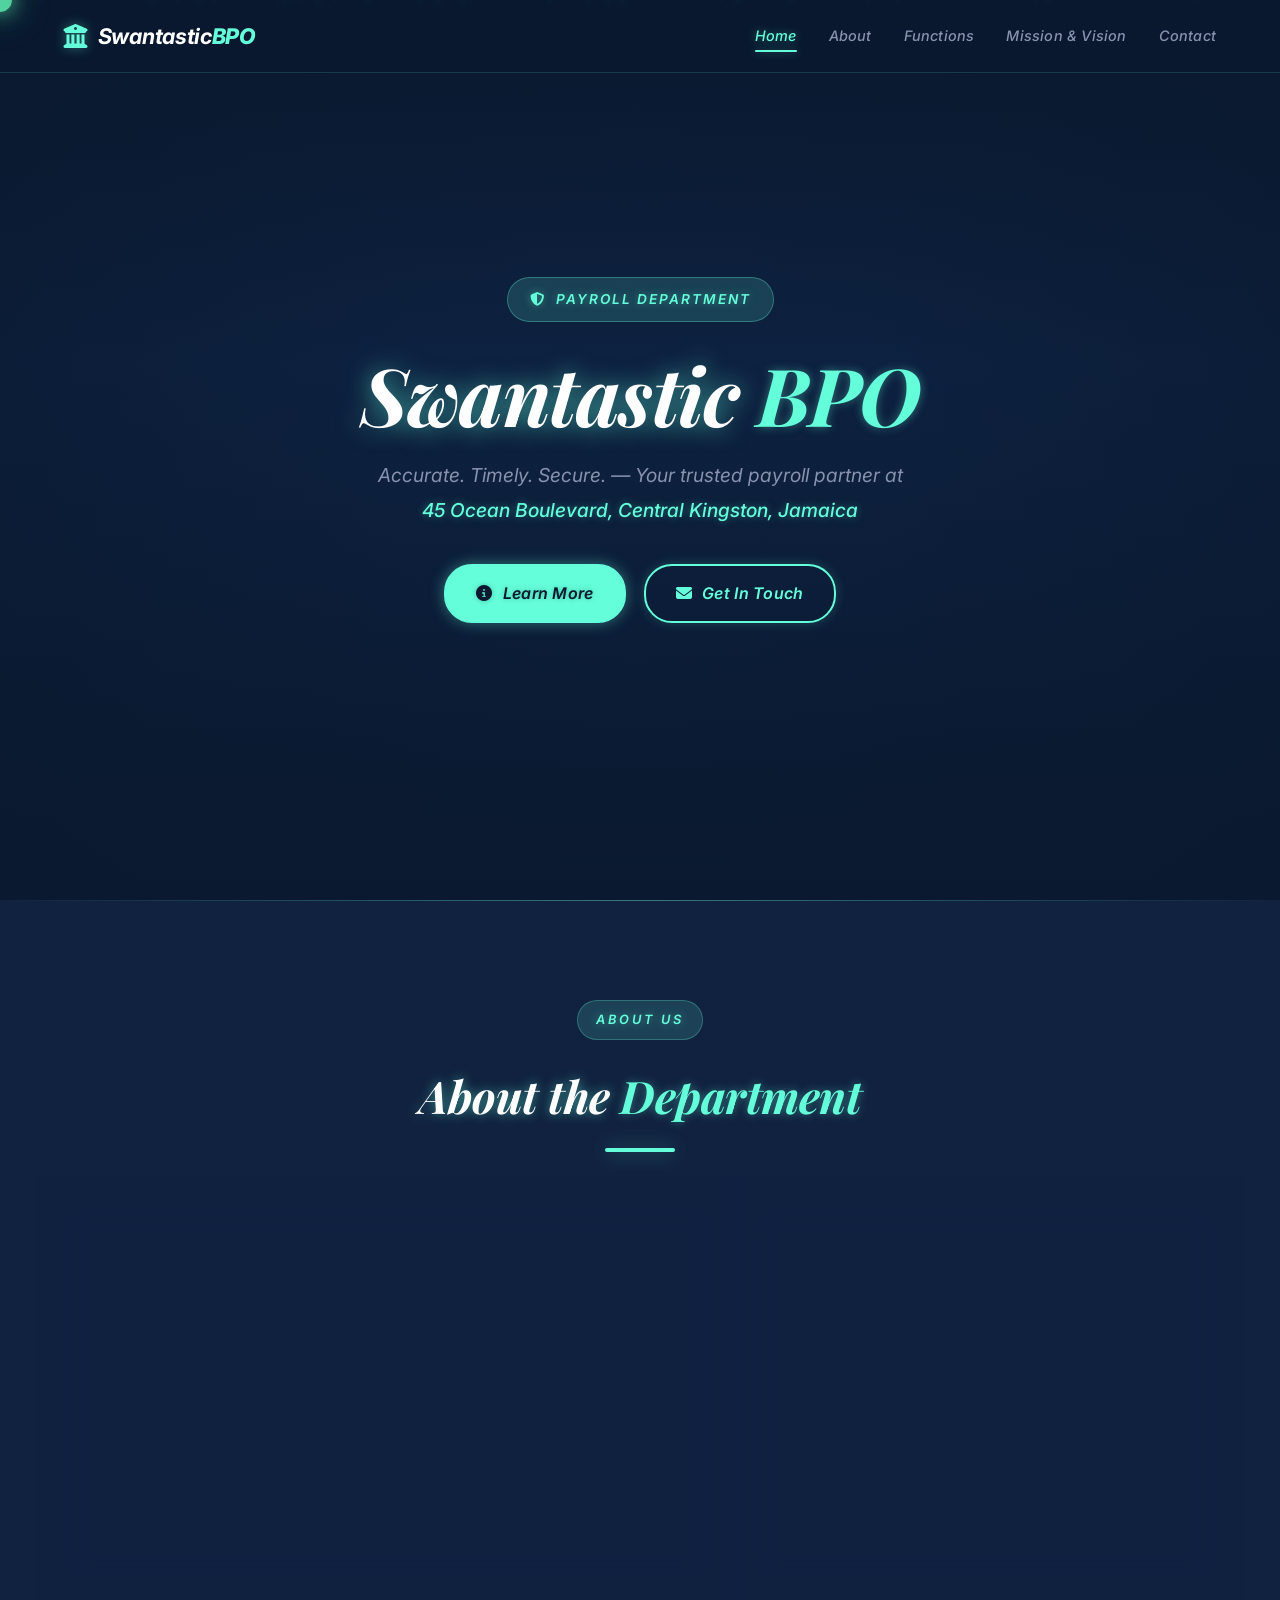
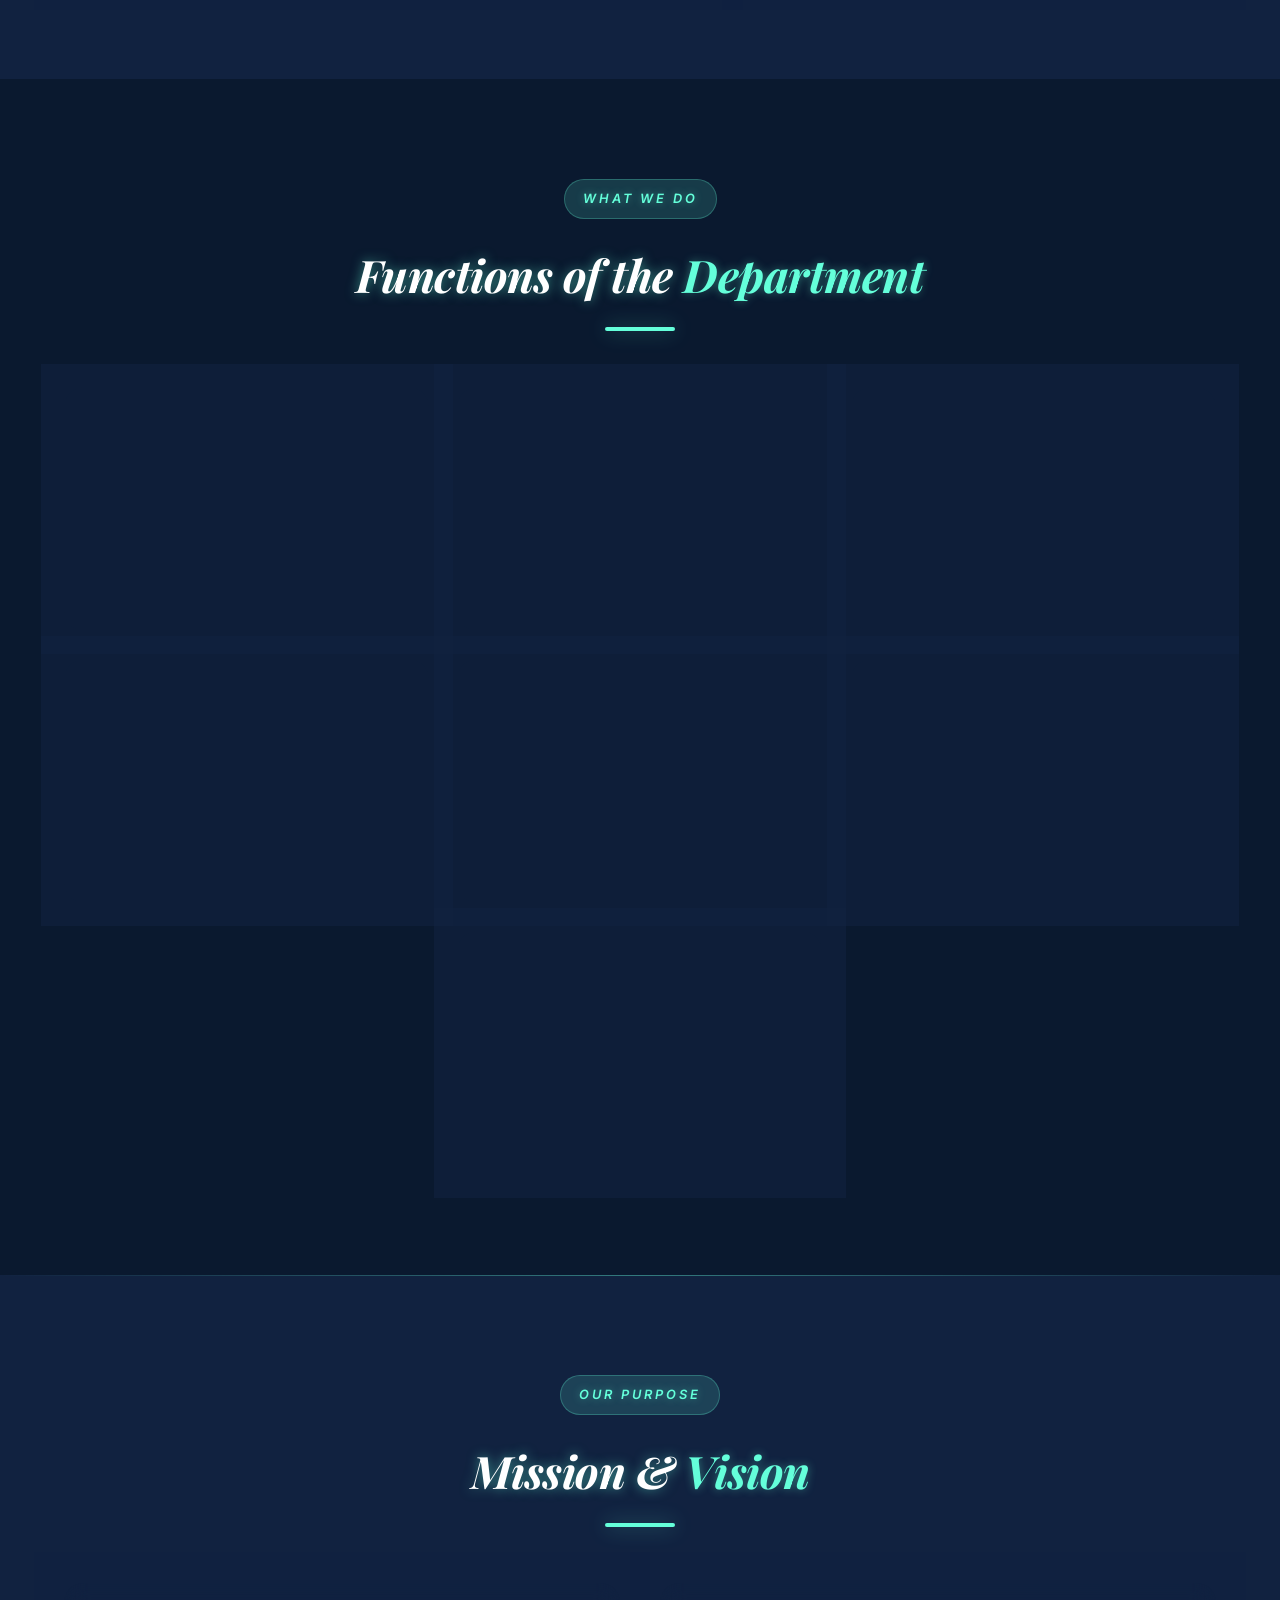
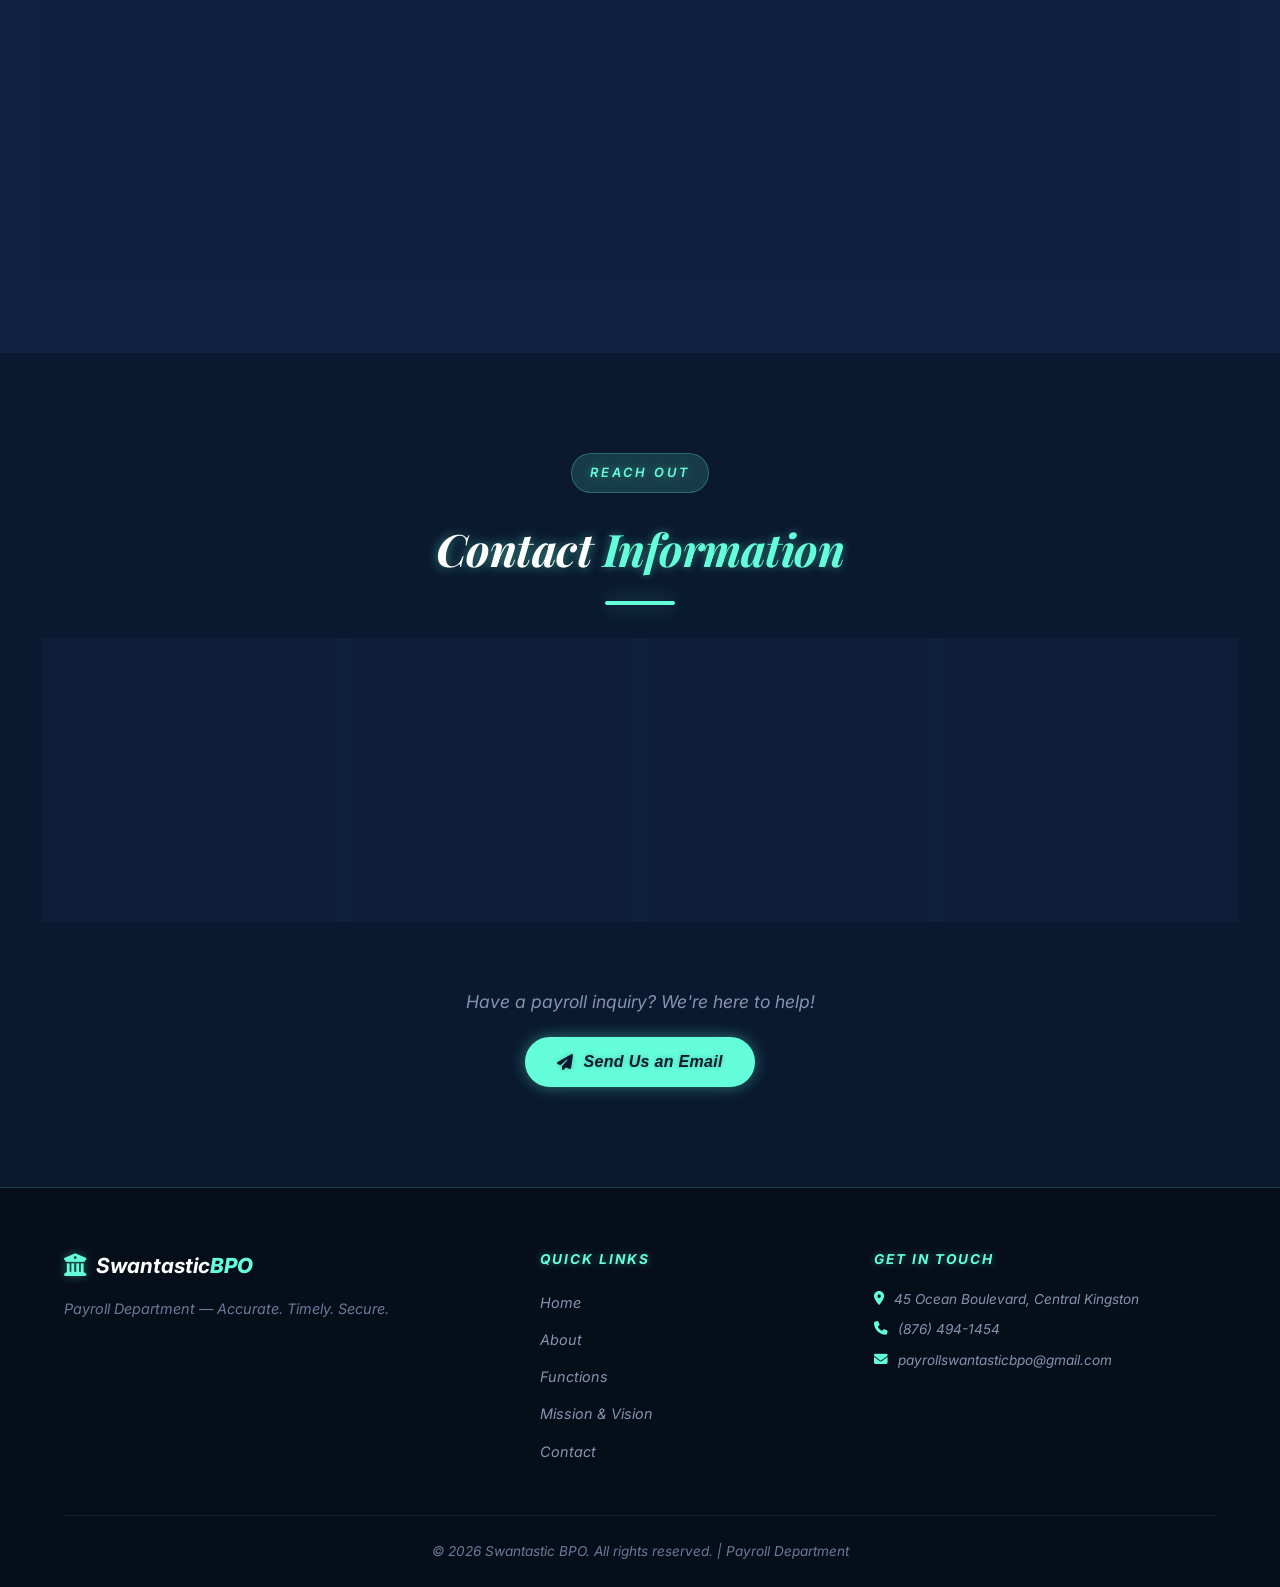
==== index.html @ 5739099d "Uploaded SwantasticBPO's Website Source Code Hi" ====
<!DOCTYPE html>
<html lang="en">
<head>
    <meta charset="UTF-8">
    <meta name="viewport" content="width=device-width, initial-scale=1.0">
    <title>Swantastic BPO | Payroll Department</title>
    <link rel="stylesheet" href="styles.css">
    <link rel="preconnect" href="https://fonts.googleapis.com">
    <link rel="preconnect" href="https://fonts.gstatic.com" crossorigin>
    <link href="https://fonts.googleapis.com/css2?family=Inter:ital,wght@0,300;0,400;0,500;0,600;0,700;0,800;0,900;1,300;1,400;1,500;1,600;1,700;1,800;1,900&family=Playfair+Display:ital,wght@0,500;0,600;0,700;1,500;1,600;1,700&display=swap" rel="stylesheet">
    <link rel="stylesheet" href="https://cdnjs.cloudflare.com/ajax/libs/font-awesome/6.4.0/css/all.min.css">
</head>
<body>
    <!-- Custom Glowing Cyan Cursor -->
    <div class="cursor-dot" id="cursorDot"></div>

    <!-- Navigation Bar -->
    <nav class="navbar" id="navbar">
        <div class="nav-container">
            <div class="nav-logo">
                <i class="fa-solid fa-building-columns"></i>
                <span>Swantastic<span class="logo-highlight">BPO</span></span>
            </div>
            <ul class="nav-links" id="navLinks">
                <li><a href="#home" class="nav-link active">Home</a></li>
                <li><a href="#about" class="nav-link">About</a></li>
                <li><a href="#functions" class="nav-link">Functions</a></li>
                <li><a href="#mission" class="nav-link">Mission & Vision</a></li>
                <li><a href="#contact" class="nav-link">Contact</a></li>
            </ul>
            <div class="hamburger" id="hamburger">
                <span class="bar"></span>
                <span class="bar"></span>
                <span class="bar"></span>
            </div>
        </div>
    </nav>

    <!-- Hero Section (Scroll indicator removed) -->
    <section class="hero" id="home">
        <div class="hero-overlay"></div>
        <div class="hero-particles" id="heroParticles"></div>
        <div class="hero-content">
            <div class="hero-badge">
                <i class="fa-solid fa-shield-halved"></i>
                <span>Payroll Department</span>
            </div>
            <h1 class="hero-title">
                Swantastic <span class="text-accent">BPO</span>
            </h1>
            <p class="hero-subtitle">
                Accurate. Timely. Secure. — Your trusted payroll partner at
                <span class="hero-address">45 Ocean Boulevard, Central Kingston, Jamaica</span>
            </p>
            <div class="hero-buttons">
                <a href="#about" class="btn btn-primary">
                    <i class="fa-solid fa-circle-info"></i> Learn More
                </a>
                <a href="#contact" class="btn btn-outline">
                    <i class="fa-solid fa-envelope"></i> Get In Touch
                </a>
            </div>
            <!-- Scroll indicator removed -->
        </div>
    </section>

    <!-- About Section -->
    <section class="about-section" id="about">
        <div class="section-container">
            <div class="section-header">
                <span class="section-tag">About Us</span>
                <h2 class="section-title">About the <span class="text-accent">Department</span></h2>
                <div class="section-divider"></div>
            </div>
            <div class="about-grid">
                <div class="about-card about-main-card">
                    <div class="about-icon-wrapper">
                        <i class="fa-solid fa-calculator"></i>
                    </div>
                    <p class="about-description">
                        The <strong>Payroll Department</strong> of Swantastic Business Process Outsourcing
                        (Swantastic BPO) is responsible for the preparation of employee salaries,
                        ensuring that salaries are calculated <span class="text-accent">accurately</span> and
                        <span class="text-accent">on time</span>. The department manages employee salary
                        records, overtime, taxes, and deductions while maintaining
                        <strong>confidentiality</strong> and following company policies.
                    </p>
                </div>
                <div class="about-card about-values-card">
                    <h3 class="card-title">
                        <i class="fa-solid fa-star"></i> Our Core Values
                    </h3>
                    <ul class="values-list">
                        <li><i class="fa-solid fa-check-circle"></i> Accuracy in every calculation</li>
                        <li><i class="fa-solid fa-check-circle"></i> Timely processing & distribution</li>
                        <li><i class="fa-solid fa-check-circle"></i> Strict confidentiality</li>
                        <li><i class="fa-solid fa-check-circle"></i> Policy compliance</li>
                        <li><i class="fa-solid fa-check-circle"></i> Clear communication</li>
                    </ul>
                </div>
            </div>
        </div>
    </section>

    <!-- Functions Section (Communication card centered) -->
    <section class="functions-section" id="functions">
        <div class="section-container">
            <div class="section-header">
                <span class="section-tag">What We Do</span>
                <h2 class="section-title">Functions of the <span class="text-accent">Department</span></h2>
                <div class="section-divider"></div>
            </div>
            <div class="functions-grid">
                <div class="function-card" data-index="0">
                    <div class="function-icon">
                        <i class="fa-solid fa-database"></i>
                    </div>
                    <h3>Collect Data</h3>
                    <p>Collect data required for processing payroll accurately and efficiently.</p>
                    <span class="function-number">01</span>
                </div>
                <div class="function-card" data-index="1">
                    <div class="function-icon">
                        <i class="fa-solid fa-chart-pie"></i>
                    </div>
                    <h3>Calculate Earnings</h3>
                    <p>Calculate overtime, bonuses, and deductions with precision.</p>
                    <span class="function-number">02</span>
                </div>
                <div class="function-card" data-index="2">
                    <div class="function-icon">
                        <i class="fa-solid fa-money-bill-wave"></i>
                    </div>
                    <h3>Process Salaries</h3>
                    <p>Process employee salaries and wages on schedule.</p>
                    <span class="function-number">03</span>
                </div>
                <div class="function-card" data-index="3">
                    <div class="function-icon">
                        <i class="fa-solid fa-file-invoice"></i>
                    </div>
                    <h3>Distribute Pay Slips</h3>
                    <p>Prepare and distribute pay slips to all employees.</p>
                    <span class="function-number">04</span>
                </div>
                <div class="function-card" data-index="4">
                    <div class="function-icon">
                        <i class="fa-solid fa-folder-tree"></i>
                    </div>
                    <h3>Maintain Records</h3>
                    <p>Maintain comprehensive and secure payroll records.</p>
                    <span class="function-number">05</span>
                </div>
                <div class="function-card" data-index="5">
                    <div class="function-icon">
                        <i class="fa-solid fa-landmark"></i>
                    </div>
                    <h3>Tax Compliance</h3>
                    <p>Ensure taxes and deductions are submitted correctly and on time.</p>
                    <span class="function-number">06</span>
                </div>
                <div class="function-card communication-card" data-index="6">
                    <div class="function-icon">
                        <i class="fa-solid fa-comments"></i>
                    </div>
                    <h3>Communication</h3>
                    <p>Communicate with employees clearly and consistently.</p>
                    <span class="function-number">07</span>
                </div>
            </div>
        </div>
    </section>

    <!-- Mission & Vision Section -->
    <section class="mission-section" id="mission">
        <div class="section-container">
            <div class="section-header">
                <span class="section-tag">Our Purpose</span>
                <h2 class="section-title">Mission & <span class="text-accent">Vision</span></h2>
                <div class="section-divider"></div>
            </div>
            <div class="mission-grid">
                <div class="mission-card mission-statement-card">
                    <div class="mission-card-header">
                        <div class="mission-icon">
                            <i class="fa-solid fa-bullseye"></i>
                        </div>
                        <h3>Mission Statement</h3>
                    </div>
                    <p class="mission-text">
                        Swantastic BPO aims to provide <strong>accurate</strong>,
                        <strong>timely</strong>, and <strong>secure</strong> payroll services,
                        and efficient support to employees.
                    </p>
                    <div class="mission-quote-mark">
                        <i class="fa-solid fa-quote-right"></i>
                    </div>
                </div>
                <div class="mission-card vision-statement-card">
                    <div class="mission-card-header">
                        <div class="mission-icon vision-icon">
                            <i class="fa-solid fa-eye"></i>
                        </div>
                        <h3>Vision Statement</h3>
                    </div>
                    <p class="mission-text">
                        To become the <strong>#1 trusted</strong> payroll department known
                        for <span class="text-accent">efficiency</span>,
                        <span class="text-accent">reliability</span>, and
                        <span class="text-accent">transparency</span>.
                    </p>
                    <div class="mission-quote-mark">
                        <i class="fa-solid fa-quote-right"></i>
                    </div>
                </div>
            </div>
        </div>
    </section>

    <!-- Contact Section -->
    <section class="contact-section" id="contact">
        <div class="section-container">
            <div class="section-header">
                <span class="section-tag">Reach Out</span>
                <h2 class="section-title">Contact <span class="text-accent">Information</span></h2>
                <div class="section-divider"></div>
            </div>
            <div class="contact-grid">
                <div class="contact-card">
                    <div class="contact-icon-wrapper">
                        <i class="fa-solid fa-location-dot"></i>
                    </div>
                    <h3>Address</h3>
                    <p>45 Ocean Boulevard<br>Central Kingston, Jamaica</p>
                </div>
                <div class="contact-card">
                    <div class="contact-icon-wrapper">
                        <i class="fa-solid fa-phone"></i>
                    </div>
                    <h3>Phone</h3>
                    <p><a href="tel:+18764941454">(876) 494-1454</a></p>
                </div>
                <div class="contact-card">
                    <div class="contact-icon-wrapper">
                        <i class="fa-solid fa-envelope"></i>
                    </div>
                    <h3>Email</h3>
                    <p><a href="mailto:payrollswantasticbpo@gmail.com">payrollswantasticbpo@gmail.com</a></p>
                </div>
                <div class="contact-card">
                    <div class="contact-icon-wrapper">
                        <i class="fa-solid fa-clock"></i>
                    </div>
                    <h3>Office Hours</h3>
                    <p>Monday – Friday<br>8:00 a.m. – 5:00 p.m.</p>
                </div>
            </div>
            <div class="contact-cta">
                <p>Have a payroll inquiry? We're here to help!</p>
                <!-- Changed from anchor to button for modal trigger -->
                <button class="btn btn-primary" id="openEmailModalBtn">
                    <i class="fa-solid fa-paper-plane"></i> Send Us an Email
                </button>
            </div>
        </div>
    </section>

    <!-- Footer -->
    <footer class="footer">
        <div class="footer-container">
            <div class="footer-top">
                <div class="footer-brand">
                    <div class="footer-logo">
                        <i class="fa-solid fa-building-columns"></i>
                        <span>Swantastic<span class="logo-highlight">BPO</span></span>
                    </div>
                    <p class="footer-tagline">Payroll Department — Accurate. Timely. Secure.</p>
                </div>
                <div class="footer-links">
                    <h4>Quick Links</h4>
                    <ul>
                        <li><a href="#home">Home</a></li>
                        <li><a href="#about">About</a></li>
                        <li><a href="#functions">Functions</a></li>
                        <li><a href="#mission">Mission & Vision</a></li>
                        <li><a href="#contact">Contact</a></li>
                    </ul>
                </div>
                <div class="footer-contact">
                    <h4>Get In Touch</h4>
                    <ul>
                        <li><i class="fa-solid fa-location-dot"></i> 45 Ocean Boulevard, Central Kingston</li>
                        <li><i class="fa-solid fa-phone"></i> (876) 494-1454</li>
                        <li><i class="fa-solid fa-envelope"></i> payrollswantasticbpo@gmail.com</li>
                    </ul>
                </div>
            </div>
            <div class="footer-bottom">
                <p>&copy; <span id="currentYear"></span> Swantastic BPO. All rights reserved. | Payroll Department</p>
            </div>
        </div>
    </footer>

    <!-- Back to Top Button -->
    <button class="back-to-top" id="backToTop" aria-label="Back to top">
        <i class="fa-solid fa-arrow-up"></i>
    </button>

    <!-- Email Modal -->
    <div class="modal-overlay" id="emailModal">
        <div class="modal-content">
            <button class="modal-close" id="closeModalBtn">&times;</button>
            <h3 class="modal-title">Send an Email</h3>
            <div class="modal-field">
                <label for="receiverEmail">To:</label>
                <input type="text" id="receiverEmail" class="disabled-input" value="payrollswantasticbpo@gmail.com" readonly>
            </div>
            <div class="modal-field">
                <label for="messageField">Your Message (<span id="charCounter">0</span>/400)</label>
                <textarea id="messageField" rows="6" maxlength="400" placeholder="Type your message here..."></textarea>
            </div>
            <button class="btn btn-primary modal-send-btn" id="sendEmailBtn">
                <i class="fa-solid fa-paper-plane"></i> Send
            </button>
        </div>
    </div>

    <script src="script.js"></script>
</body>
</html>
---- styles.css ----
/* ============================================
   styles.css
   Swantastic BPO - Payroll Department
   Primary Color: #0A192F (Dark Navy Blue)
   ============================================ */

/* --- CSS Custom Properties --- */
:root {
    --color-primary: #0A192F;
    --color-primary-light: #112240;
    --color-primary-lighter: #1A3356;
    --color-accent: #64FFDA;
    --color-accent-dim: rgba(100, 255, 218, 0.15);
    --color-accent-glow: rgba(100, 255, 218, 0.4);
    --color-white: #FFFFFF;
    --color-off-white: #E6F1FF;
    --color-gray-light: #8892B0;
    --color-gray-mid: #6B7A9A;
    --color-gray-dark: #3D4C6B;
    --color-card-bg: rgba(17, 34, 64, 0.8);
    --color-card-border: rgba(100, 255, 218, 0.2);
    --color-card-hover-border: rgba(100, 255, 218, 0.6);
    --font-primary: 'Inter', -apple-system, BlinkMacSystemFont, 'Segoe UI', sans-serif;
    --font-display: 'Playfair Display', Georgia, 'Times New Roman', serif;
    --transition-fast: 0.2s ease;
    --transition-smooth: 0.35s cubic-bezier(0.4, 0, 0.2, 1);
    --shadow-sm: 0 2px 8px rgba(0, 0, 0, 0.3);
    --shadow-md: 0 8px 32px rgba(0, 0, 0, 0.4);
    --shadow-lg: 0 16px 48px rgba(0, 0, 0, 0.5);
    --shadow-glow: 0 0 40px rgba(100, 255, 218, 0.25);
    --border-radius-sm: 8px;
    --border-radius-md: 14px;
    --border-radius-lg: 20px;
    --border-radius-xl: 28px;
    --max-width: 1200px;
}

/* --- Reset & Base Styles --- */
*,
*::before,
*::after {
    margin: 0;
    padding: 0;
    box-sizing: border-box;
}

html {
    scroll-behavior: smooth;
    font-size: 16px;
}

body {
    font-family: var(--font-primary);
    background-color: var(--color-primary);
    color: var(--color-off-white);
    line-height: 1.7;
    overflow-x: hidden;
    -webkit-font-smoothing: antialiased;
    -moz-osx-font-smoothing: grayscale;
    font-style: italic;
    cursor: none;
}

h1, h2, h3, h4, h5, h6 {
    font-style: italic;
}

img {
    max-width: 100%;
    display: block;
}

a {
    text-decoration: none;
    color: inherit;
    transition: color var(--transition-fast);
}

ul {
    list-style: none;
}

strong {
    font-weight: 600;
    color: var(--color-white);
}

/* --- Scrollbar Styling --- */
::-webkit-scrollbar {
    width: 8px;
}

::-webkit-scrollbar-track {
    background: var(--color-primary);
}

::-webkit-scrollbar-thumb {
    background: var(--color-primary-lighter);
    border-radius: 4px;
}

::-webkit-scrollbar-thumb:hover {
    background: var(--color-gray-dark);
}

/* --- Section Container --- */
.section-container {
    max-width: var(--max-width);
    margin: 0 auto;
    padding: 0 24px;
}

/* --- Section Header --- */
.section-header {
    text-align: center;
    margin-bottom: 56px;
}

.section-tag {
    display: inline-block;
    font-size: 0.8rem;
    font-weight: 600;
    letter-spacing: 3px;
    text-transform: uppercase;
    color: var(--color-accent);
    background: var(--color-accent-dim);
    padding: 8px 18px;
    border-radius: 50px;
    margin-bottom: 18px;
    border: 1px solid rgba(100, 255, 218, 0.25);
    text-shadow: 0 0 8px var(--color-accent-glow);
}

.section-title {
    font-family: var(--font-display);
    font-size: 2.8rem;
    font-weight: 700;
    color: var(--color-white);
    margin-bottom: 14px;
    letter-spacing: -0.5px;
    text-shadow: 0 0 12px rgba(100, 255, 218, 0.5);
}

.text-accent {
    color: var(--color-accent);
    text-shadow: 0 0 10px var(--color-accent-glow);
}

.section-divider {
    width: 70px;
    height: 4px;
    background: var(--color-accent);
    margin: 0 auto;
    border-radius: 2px;
    box-shadow: 0 0 20px var(--color-accent-glow);
}

/* --- Buttons --- */
.btn {
    display: inline-flex;
    align-items: center;
    gap: 10px;
    padding: 14px 30px;
    font-size: 1rem;
    font-weight: 600;
    border-radius: var(--border-radius-xl);
    cursor: none;
    transition: all var(--transition-smooth);
    border: 2px solid transparent;
    letter-spacing: 0.3px;
    font-style: italic;
}

.btn-primary {
    background: var(--color-accent);
    color: var(--color-primary);
    border-color: var(--color-accent);
    box-shadow: 0 0 15px rgba(100, 255, 218, 0.4);
    text-shadow: 0 0 5px rgba(10, 25, 47, 0.3);
}

.btn-primary:hover {
    background: transparent;
    color: var(--color-accent);
    box-shadow: 0 0 40px rgba(100, 255, 218, 0.7);
    transform: translateY(-3px);
}

.btn-outline {
    background: transparent;
    color: var(--color-accent);
    border-color: var(--color-accent);
    box-shadow: 0 0 12px rgba(100, 255, 218, 0.2);
}

.btn-outline:hover {
    background: var(--color-accent);
    color: var(--color-primary);
    box-shadow: 0 0 35px rgba(100, 255, 218, 0.7);
    transform: translateY(-3px);
}

/* ============================================
   CUSTOM CURSOR (CYAN GLOW)
   ============================================ */
.cursor-dot {
    position: fixed;
    width: 24px;
    height: 24px;
    background: rgba(100, 255, 218, 0.9);
    border-radius: 50%;
    pointer-events: none;
    z-index: 9999;
    mix-blend-mode: difference;
    box-shadow: 0 0 20px rgba(100, 255, 218, 0.8), 0 0 40px rgba(100, 255, 218, 0.5);
    transform: translate(-50%, -50%);
    transition: width 0.2s, height 0.2s, background-color 0.2s, box-shadow 0.2s;
}

.cursor-dot.hover {
    width: 40px;
    height: 40px;
    background: rgba(100, 255, 218, 1);
    box-shadow: 0 0 35px rgba(100, 255, 218, 1), 0 0 70px rgba(100, 255, 218, 0.8);
    mix-blend-mode: normal;
    background: var(--color-accent);
}

/* ============================================
   NAVIGATION BAR
   ============================================ */
.navbar {
    position: fixed;
    top: 0;
    left: 0;
    width: 100%;
    z-index: 1000;
    background: rgba(10, 25, 47, 0.85);
    backdrop-filter: blur(18px);
    -webkit-backdrop-filter: blur(18px);
    border-bottom: 1px solid rgba(100, 255, 218, 0.15);
    transition: all var(--transition-smooth);
}

.navbar.scrolled {
    background: rgba(10, 25, 47, 0.95);
    box-shadow: 0 0 25px rgba(100, 255, 218, 0.15);
}

.nav-container {
    max-width: var(--max-width);
    margin: 0 auto;
    padding: 0 24px;
    display: flex;
    align-items: center;
    justify-content: space-between;
    height: 72px;
}

.nav-logo {
    display: flex;
    align-items: center;
    gap: 10px;
    font-size: 1.35rem;
    font-weight: 700;
    color: var(--color-white);
    letter-spacing: -0.3px;
    font-style: italic;
}

.nav-logo i {
    font-size: 1.5rem;
    color: var(--color-accent);
    text-shadow: 0 0 12px var(--color-accent-glow);
}

.logo-highlight {
    color: var(--color-accent);
    font-weight: 800;
}

.nav-links {
    display: flex;
    align-items: center;
    gap: 32px;
}

.nav-link {
    font-size: 0.9rem;
    font-weight: 500;
    color: var(--color-gray-light);
    position: relative;
    padding: 6px 0;
    transition: color var(--transition-fast);
    letter-spacing: 0.2px;
    font-style: italic;
}

.nav-link::after {
    content: '';
    position: absolute;
    bottom: -2px;
    left: 0;
    width: 0;
    height: 2px;
    background: var(--color-accent);
    border-radius: 1px;
    box-shadow: 0 0 8px var(--color-accent-glow);
    transition: width var(--transition-smooth);
}

.nav-link:hover,
.nav-link.active {
    color: var(--color-accent);
    text-shadow: 0 0 10px var(--color-accent-glow);
}

.nav-link:hover::after,
.nav-link.active::after {
    width: 100%;
}

/* Hamburger Menu */
.hamburger {
    display: none;
    flex-direction: column;
    cursor: none;
    gap: 5px;
    z-index: 1001;
}

.hamburger .bar {
    width: 28px;
    height: 3px;
    background: var(--color-accent);
    border-radius: 3px;
    box-shadow: 0 0 6px var(--color-accent-glow);
    transition: all var(--transition-smooth);
}

.hamburger.active .bar:nth-child(1) {
    transform: rotate(45deg) translate(5px, 6px);
}

.hamburger.active .bar:nth-child(2) {
    opacity: 0;
}

.hamburger.active .bar:nth-child(3) {
    transform: rotate(-45deg) translate(5px, -6px);
}

/* ============================================
   HERO SECTION (no scroll indicator)
   ============================================ */
.hero {
    position: relative;
    min-height: 100vh;
    display: flex;
    align-items: center;
    justify-content: center;
    text-align: center;
    overflow: hidden;
    background: linear-gradient(180deg, #0A192F 0%, #0D2140 40%, #0A192F 100%);
}

.hero-overlay {
    position: absolute;
    top: 0;
    left: 0;
    width: 100%;
    height: 100%;
    background: radial-gradient(ellipse at center, transparent 30%, rgba(10, 25, 47, 0.85) 100%);
    z-index: 1;
}

.hero-particles {
    position: absolute;
    top: 0;
    left: 0;
    width: 100%;
    height: 100%;
    z-index: 0;
    pointer-events: none;
}

.particle {
    position: absolute;
    width: 3px;
    height: 3px;
    background: var(--color-accent);
    border-radius: 50%;
    opacity: 0;
    animation: floatUp 6s infinite;
    box-shadow: 0 0 6px var(--color-accent);
}

@keyframes floatUp {
    0% {
        opacity: 0;
        transform: translateY(100vh) scale(0);
    }
    15% {
        opacity: 0.8;
    }
    85% {
        opacity: 0.3;
    }
    100% {
        opacity: 0;
        transform: translateY(-10vh) scale(1.5);
    }
}

.hero-content {
    position: relative;
    z-index: 2;
    max-width: 800px;
    padding: 0 24px;
}

.hero-badge {
    display: inline-flex;
    align-items: center;
    gap: 10px;
    background: var(--color-accent-dim);
    border: 1px solid rgba(100, 255, 218, 0.3);
    padding: 10px 22px;
    border-radius: 50px;
    font-size: 0.85rem;
    font-weight: 600;
    letter-spacing: 2px;
    text-transform: uppercase;
    color: var(--color-accent);
    margin-bottom: 28px;
    animation: fadeInDown 0.8s ease-out;
    text-shadow: 0 0 8px var(--color-accent-glow);
}

.hero-title {
    font-family: var(--font-display);
    font-size: 5rem;
    font-weight: 700;
    color: var(--color-white);
    line-height: 1.1;
    margin-bottom: 20px;
    letter-spacing: -1.5px;
    animation: fadeInUp 0.8s ease-out 0.15s both;
    text-shadow: 0 0 25px rgba(100, 255, 218, 0.6);
}

.hero-subtitle {
    font-size: 1.2rem;
    color: var(--color-gray-light);
    margin-bottom: 36px;
    line-height: 1.8;
    animation: fadeInUp 0.8s ease-out 0.3s both;
}

.hero-address {
    color: var(--color-accent);
    font-weight: 500;
    white-space: nowrap;
    text-shadow: 0 0 8px var(--color-accent-glow);
}

.hero-buttons {
    display: flex;
    gap: 18px;
    justify-content: center;
    flex-wrap: wrap;
    animation: fadeInUp 0.8s ease-out 0.45s both;
}

@keyframes fadeInDown {
    from {
        opacity: 0;
        transform: translateY(-30px);
    }
    to {
        opacity: 1;
        transform: translateY(0);
    }
}

@keyframes fadeInUp {
    from {
        opacity: 0;
        transform: translateY(30px);
    }
    to {
        opacity: 1;
        transform: translateY(0);
    }
}

/* ============================================
   ABOUT SECTION
   ============================================ */
.about-section {
    padding: 100px 0;
    background: var(--color-primary-light);
    position: relative;
}

.about-section::before {
    content: '';
    position: absolute;
    top: 0;
    left: 0;
    width: 100%;
    height: 1px;
    background: linear-gradient(90deg, transparent, rgba(100, 255, 218, 0.4), transparent);
}

.about-grid {
    display: grid;
    grid-template-columns: 1.4fr 1fr;
    gap: 40px;
    align-items: stretch;
}

.about-card {
    background: rgba(17, 34, 64, 0.7);
    backdrop-filter: blur(12px);
    border: 1px solid rgba(100, 255, 218, 0.3);
    border-radius: var(--border-radius-lg);
    padding: 40px;
    transition: all var(--transition-smooth);
    position: relative;
    overflow: hidden;
    box-shadow: 0 0 20px rgba(100, 255, 218, 0.1);
}

.about-card::before {
    content: '';
    position: absolute;
    top: 0;
    left: 0;
    width: 100%;
    height: 100%;
    background: radial-gradient(circle at top left, rgba(100, 255, 218, 0.08), transparent 60%);
    pointer-events: none;
}

.about-card:hover {
    border-color: var(--color-card-hover-border);
    box-shadow: 0 0 50px rgba(100, 255, 218, 0.3);
    transform: translateY(-4px);
}

.about-icon-wrapper {
    width: 60px;
    height: 60px;
    background: var(--color-accent-dim);
    border-radius: var(--border-radius-md);
    display: flex;
    align-items: center;
    justify-content: center;
    font-size: 1.6rem;
    color: var(--color-accent);
    margin-bottom: 24px;
    border: 1px solid rgba(100, 255, 218, 0.4);
    box-shadow: 0 0 18px rgba(100, 255, 218, 0.3);
}

.about-description {
    font-size: 1.05rem;
    color: var(--color-gray-light);
    line-height: 1.9;
}

.about-values-card .card-title {
    font-size: 1.25rem;
    font-weight: 700;
    color: var(--color-white);
    margin-bottom: 22px;
    display: flex;
    align-items: center;
    gap: 10px;
    text-shadow: 0 0 10px var(--color-accent-glow);
}

.card-title i {
    color: var(--color-accent);
}

.values-list li {
    padding: 10px 0;
    color: var(--color-gray-light);
    font-size: 0.95rem;
    display: flex;
    align-items: center;
    gap: 12px;
    border-bottom: 1px solid rgba(100, 255, 218, 0.08);
    transition: all var(--transition-fast);
}

.values-list li:last-child {
    border-bottom: none;
}

.values-list li i {
    color: var(--color-accent);
    font-size: 1rem;
    text-shadow: 0 0 6px var(--color-accent-glow);
}

.values-list li:hover {
    color: var(--color-white);
    padding-left: 6px;
}

/* ============================================
   FUNCTIONS SECTION
   ============================================ */
.functions-section {
    padding: 100px 0;
    background: var(--color-primary);
    position: relative;
}

.functions-grid {
    display: grid;
    grid-template-columns: repeat(3, 1fr);
    gap: 28px;
}

.function-card {
    background: rgba(17, 34, 64, 0.65);
    backdrop-filter: blur(10px);
    border: 1px solid rgba(100, 255, 218, 0.25);
    border-radius: var(--border-radius-lg);
    padding: 36px 28px;
    text-align: center;
    position: relative;
    transition: all var(--transition-smooth);
    overflow: hidden;
    box-shadow: 0 0 15px rgba(100, 255, 218, 0.05);
}

.function-card::after {
    content: '';
    position: absolute;
    bottom: 0;
    left: 0;
    width: 100%;
    height: 3px;
    background: var(--color-accent);
    box-shadow: 0 0 15px var(--color-accent);
    transform: scaleX(0);
    transform-origin: left;
    transition: transform var(--transition-smooth);
}

.function-card:hover {
    border-color: var(--color-card-hover-border);
    box-shadow: 0 0 40px rgba(100, 255, 218, 0.4);
    transform: translateY(-6px);
}

.function-card:hover::after {
    transform: scaleX(1);
}

.function-icon {
    width: 64px;
    height: 64px;
    background: rgba(100, 255, 218, 0.12);
    border-radius: 50%;
    display: flex;
    align-items: center;
    justify-content: center;
    font-size: 1.5rem;
    color: var(--color-accent);
    margin: 0 auto 20px;
    border: 1px solid rgba(100, 255, 218, 0.35);
    box-shadow: 0 0 20px rgba(100, 255, 218, 0.2);
    transition: all var(--transition-smooth);
}

.function-card:hover .function-icon {
    box-shadow: 0 0 35px rgba(100, 255, 218, 0.6);
    transform: scale(1.08);
}

.function-card h3 {
    font-size: 1.1rem;
    font-weight: 700;
    color: var(--color-white);
    margin-bottom: 10px;
    text-shadow: 0 0 8px var(--color-accent-glow);
}

.function-card p {
    font-size: 0.9rem;
    color: var(--color-gray-light);
    line-height: 1.6;
}

.function-number {
    position: absolute;
    top: 16px;
    right: 20px;
    font-size: 0.75rem;
    font-weight: 700;
    color: var(--color-accent);
    opacity: 0.5;
    letter-spacing: 1px;
    text-shadow: 0 0 5px var(--color-accent);
}

/* Center the Communication card (7th item) */
.communication-card {
    grid-column: 2 / 3;
}

/* ============================================
   MISSION & VISION SECTION
   ============================================ */
.mission-section {
    padding: 100px 0;
    background: var(--color-primary-light);
    position: relative;
}

.mission-section::before {
    content: '';
    position: absolute;
    top: 0;
    left: 0;
    width: 100%;
    height: 1px;
    background: linear-gradient(90deg, transparent, rgba(100, 255, 218, 0.4), transparent);
}

.mission-grid {
    display: grid;
    grid-template-columns: repeat(auto-fit, minmax(380px, 1fr));
    gap: 40px;
}

.mission-card {
    background: rgba(17, 34, 64, 0.7);
    backdrop-filter: blur(12px);
    border: 1px solid rgba(100, 255, 218, 0.3);
    border-radius: var(--border-radius-lg);
    padding: 44px 36px;
    position: relative;
    transition: all var(--transition-smooth);
    overflow: hidden;
    box-shadow: 0 0 20px rgba(100, 255, 218, 0.1);
}

.mission-card::before {
    content: '';
    position: absolute;
    top: -50%;
    right: -50%;
    width: 200px;
    height: 200px;
    background: radial-gradient(circle, rgba(100, 255, 218, 0.1), transparent 70%);
    pointer-events: none;
}

.mission-card:hover {
    border-color: var(--color-card-hover-border);
    box-shadow: 0 0 50px rgba(100, 255, 218, 0.35);
    transform: translateY(-5px);
}

.mission-card-header {
    display: flex;
    align-items: center;
    gap: 16px;
    margin-bottom: 24px;
}

.mission-icon {
    width: 56px;
    height: 56px;
    background: var(--color-accent-dim);
    border-radius: var(--border-radius-md);
    display: flex;
    align-items: center;
    justify-content: center;
    font-size: 1.4rem;
    color: var(--color-accent);
    border: 1px solid rgba(100, 255, 218, 0.4);
    box-shadow: 0 0 20px rgba(100, 255, 218, 0.3);
    flex-shrink: 0;
}

.vision-icon {
    background: rgba(100, 255, 218, 0.08);
}

.mission-card-header h3 {
    font-size: 1.35rem;
    font-weight: 700;
    color: var(--color-white);
    letter-spacing: -0.3px;
    text-shadow: 0 0 10px var(--color-accent-glow);
}

.mission-text {
    font-size: 1.1rem;
    color: var(--color-gray-light);
    line-height: 1.9;
}

.mission-quote-mark {
    position: absolute;
    bottom: 24px;
    right: 32px;
    font-size: 3rem;
    color: var(--color-accent);
    opacity: 0.15;
    text-shadow: 0 0 10px var(--color-accent);
}

/* ============================================
   CONTACT SECTION
   ============================================ */
.contact-section {
    padding: 100px 0;
    background: var(--color-primary);
    position: relative;
}

.contact-grid {
    display: grid;
    grid-template-columns: repeat(auto-fit, minmax(240px, 1fr));
    gap: 28px;
    margin-bottom: 48px;
}

.contact-card {
    background: rgba(17, 34, 64, 0.65);
    backdrop-filter: blur(10px);
    border: 1px solid rgba(100, 255, 218, 0.25);
    border-radius: var(--border-radius-lg);
    padding: 36px 24px;
    text-align: center;
    transition: all var(--transition-smooth);
    box-shadow: 0 0 15px rgba(100, 255, 218, 0.05);
}

.contact-card:hover {
    border-color: var(--color-card-hover-border);
    box-shadow: 0 0 40px rgba(100, 255, 218, 0.35);
    transform: translateY(-5px);
}

.contact-icon-wrapper {
    width: 60px;
    height: 60px;
    background: rgba(100, 255, 218, 0.12);
    border-radius: 50%;
    display: flex;
    align-items: center;
    justify-content: center;
    font-size: 1.3rem;
    color: var(--color-accent);
    margin: 0 auto 18px;
    border: 1px solid rgba(100, 255, 218, 0.35);
    box-shadow: 0 0 18px rgba(100, 255, 218, 0.25);
    transition: all var(--transition-smooth);
}

.contact-card:hover .contact-icon-wrapper {
    box-shadow: 0 0 30px rgba(100, 255, 218, 0.55);
}

.contact-card h3 {
    font-size: 1rem;
    font-weight: 700;
    color: var(--color-white);
    margin-bottom: 10px;
    letter-spacing: 0.3px;
    text-shadow: 0 0 8px var(--color-accent-glow);
}

.contact-card p {
    font-size: 0.95rem;
    color: var(--color-gray-light);
    line-height: 1.6;
}

.contact-card a {
    color: var(--color-accent);
    transition: color var(--transition-fast);
    text-shadow: 0 0 6px var(--color-accent-glow);
}

.contact-card a:hover {
    color: var(--color-white);
    text-decoration: underline;
}

.contact-cta {
    text-align: center;
    padding: 40px 0 0;
}

.contact-cta p {
    font-size: 1.1rem;
    color: var(--color-gray-light);
    margin-bottom: 20px;
}

/* ============================================
   FOOTER
   ============================================ */
.footer {
    background: #060E1A;
    border-top: 1px solid rgba(100, 255, 218, 0.2);
    padding: 60px 0 0;
}

.footer-container {
    max-width: var(--max-width);
    margin: 0 auto;
    padding: 0 24px;
}

.footer-top {
    display: grid;
    grid-template-columns: 1.5fr 1fr 1.2fr;
    gap: 48px;
    padding-bottom: 40px;
    border-bottom: 1px solid rgba(100, 255, 218, 0.08);
}

.footer-logo {
    display: flex;
    align-items: center;
    gap: 10px;
    font-size: 1.3rem;
    font-weight: 700;
    color: var(--color-white);
    margin-bottom: 14px;
    font-style: italic;
}

.footer-logo i {
    color: var(--color-accent);
    font-size: 1.4rem;
    text-shadow: 0 0 10px var(--color-accent-glow);
}

.footer-tagline {
    color: var(--color-gray-mid);
    font-size: 0.9rem;
}

.footer-links h4,
.footer-contact h4 {
    font-size: 0.85rem;
    font-weight: 700;
    color: var(--color-accent);
    text-transform: uppercase;
    letter-spacing: 2px;
    margin-bottom: 18px;
    text-shadow: 0 0 8px var(--color-accent-glow);
}

.footer-links ul li {
    margin-bottom: 10px;
}

.footer-links ul li a {
    color: var(--color-gray-light);
    font-size: 0.9rem;
    transition: color var(--transition-fast);
    font-style: italic;
}

.footer-links ul li a:hover {
    color: var(--color-accent);
    text-shadow: 0 0 8px var(--color-accent-glow);
}

.footer-contact ul li {
    display: flex;
    align-items: flex-start;
    gap: 10px;
    color: var(--color-gray-light);
    font-size: 0.85rem;
    margin-bottom: 10px;
    line-height: 1.5;
}

.footer-contact ul li i {
    color: var(--color-accent);
    font-size: 0.85rem;
    margin-top: 3px;
    flex-shrink: 0;
}

.footer-bottom {
    padding: 24px 0;
    text-align: center;
    font-size: 0.85rem;
    color: var(--color-gray-mid);
}

/* ============================================
   BACK TO TOP BUTTON
   ============================================ */
.back-to-top {
    position: fixed;
    bottom: 32px;
    right: 32px;
    width: 48px;
    height: 48px;
    background: var(--color-accent);
    color: var(--color-primary);
    border: none;
    border-radius: 50%;
    cursor: none;
    font-size: 1.1rem;
    display: flex;
    align-items: center;
    justify-content: center;
    box-shadow: 0 0 25px rgba(100, 255, 218, 0.6);
    opacity: 0;
    visibility: hidden;
    transform: translateY(20px);
    transition: all var(--transition-smooth);
    z-index: 999;
}

.back-to-top.visible {
    opacity: 1;
    visibility: visible;
    transform: translateY(0);
}

.back-to-top:hover {
    background: var(--color-white);
    box-shadow: 0 0 45px rgba(100, 255, 218, 0.9);
    transform: translateY(-4px);
}

/* ============================================
   EMAIL MODAL
   ============================================ */
.modal-overlay {
    position: fixed;
    top: 0;
    left: 0;
    width: 100%;
    height: 100%;
    background: rgba(10, 25, 47, 0.85);
    backdrop-filter: blur(10px);
    display: flex;
    align-items: center;
    justify-content: center;
    z-index: 10000;
    opacity: 0;
    visibility: hidden;
    transition: opacity 0.3s ease, visibility 0.3s ease;
}

.modal-overlay.active {
    opacity: 1;
    visibility: visible;
}

.modal-content {
    background: rgba(17, 34, 64, 0.95);
    border: 1px solid rgba(100, 255, 218, 0.4);
    border-radius: var(--border-radius-lg);
    padding: 40px 32px;
    width: 90%;
    max-width: 520px;
    position: relative;
    box-shadow: 0 0 60px rgba(100, 255, 218, 0.3);
    font-style: italic;
    animation: modalIn 0.3s ease-out;
}

@keyframes modalIn {
    from { transform: scale(0.9); opacity: 0; }
    to { transform: scale(1); opacity: 1; }
}

.modal-close {
    position: absolute;
    top: 12px;
    right: 16px;
    background: none;
    border: none;
    color: var(--color-accent);
    font-size: 2rem;
    cursor: none;
    transition: color 0.2s;
    line-height: 1;
}

.modal-close:hover {
    color: var(--color-white);
}

.modal-title {
    font-size: 1.6rem;
    font-weight: 700;
    color: var(--color-white);
    margin-bottom: 24px;
    text-align: center;
    text-shadow: 0 0 10px var(--color-accent-glow);
}

.modal-field {
    margin-bottom: 20px;
}

.modal-field label {
    display: block;
    font-size: 0.9rem;
    font-weight: 600;
    color: var(--color-gray-light);
    margin-bottom: 8px;
}

.disabled-input {
    width: 100%;
    padding: 12px 16px;
    background: rgba(100, 255, 218, 0.08);
    border: 1px solid rgba(100, 255, 218, 0.25);
    border-radius: var(--border-radius-sm);
    color: var(--color-gray-mid);
    font-size: 0.95rem;
    font-style: italic;
    outline: none;
    cursor: not-allowed;
}

#messageField {
    width: 100%;
    padding: 14px 16px;
    background: rgba(10, 25, 47, 0.8);
    border: 1px solid rgba(100, 255, 218, 0.3);
    border-radius: var(--border-radius-sm);
    color: var(--color-white);
    font-size: 0.95rem;
    font-style: italic;
    resize: vertical;
    transition: border-color 0.2s, box-shadow 0.2s;
    font-family: var(--font-primary);
}

#messageField:focus {
    outline: none;
    border-color: var(--color-accent);
    box-shadow: 0 0 15px rgba(100, 255, 218, 0.2);
}

#charCounter {
    color: var(--color-accent);
    font-weight: 600;
}

.modal-send-btn {
    width: 100%;
    justify-content: center;
    margin-top: 8px;
}

/* ============================================
   RESPONSIVE DESIGN
   ============================================ */
@media (max-width: 1024px) {
    .hero-title {
        font-size: 3.5rem;
    }

    .section-title {
        font-size: 2.2rem;
    }

    .about-grid {
        grid-template-columns: 1fr;
    }

    .mission-grid {
        grid-template-columns: 1fr;
        max-width: 600px;
        margin: 0 auto;
    }

    .footer-top {
        grid-template-columns: 1fr 1fr;
        gap: 32px;
    }

    .footer-brand {
        grid-column: 1 / -1;
    }

    .functions-grid {
        grid-template-columns: repeat(2, 1fr);
    }

    .communication-card {
        grid-column: span 1; /* reset to normal in 2-col layout */
    }
}

@media (max-width: 768px) {
    .nav-links {
        position: fixed;
        top: 0;
        right: -100%;
        width: 75%;
        max-width: 360px;
        height: 100vh;
        background: rgba(10, 25, 47, 0.97);
        backdrop-filter: blur(20px);
        -webkit-backdrop-filter: blur(20px);
        flex-direction: column;
        justify-content: center;
        align-items: center;
        gap: 40px;
        transition: right var(--transition-smooth);
        box-shadow: var(--shadow-lg);
        z-index: 1000;
    }

    .nav-links.active {
        right: 0;
    }

    .nav-link {
        font-size: 1.1rem;
    }

    .hamburger {
        display: flex;
    }

    .hero-title {
        font-size: 2.6rem;
    }

    .hero-subtitle {
        font-size: 1rem;
    }

    .hero-buttons {
        flex-direction: column;
        align-items: center;
    }

    .hero-buttons .btn {
        width: 100%;
        max-width: 280px;
        justify-content: center;
    }

    .section-title {
        font-size: 1.8rem;
    }

    .about-card {
        padding: 28px 22px;
    }

    .functions-grid {
        grid-template-columns: 1fr 1fr;
    }

    .communication-card {
        grid-column: span 1;
    }

    .contact-grid {
        grid-template-columns: repeat(auto-fit, minmax(200px, 1fr));
    }

    .footer-top {
        grid-template-columns: 1fr;
        gap: 28px;
    }

    .back-to-top {
        bottom: 20px;
        right: 20px;
        width: 42px;
        height: 42px;
        font-size: 1rem;
    }
}

@media (max-width: 480px) {
    .hero-title {
        font-size: 2rem;
    }

    .hero-badge {
        font-size: 0.7rem;
        padding: 8px 16px;
        letter-spacing: 1.5px;
    }

    .section-title {
        font-size: 1.5rem;
    }

    .mission-card {
        padding: 28px 22px;
    }

    .mission-text {
        font-size: 0.95rem;
    }

    .function-card {
        padding: 28px 18px;
    }

    .functions-grid {
        grid-template-columns: 1fr;
    }

    .communication-card {
        grid-column: span 1;
    }

    .contact-card {
        padding: 24px 16px;
    }
}
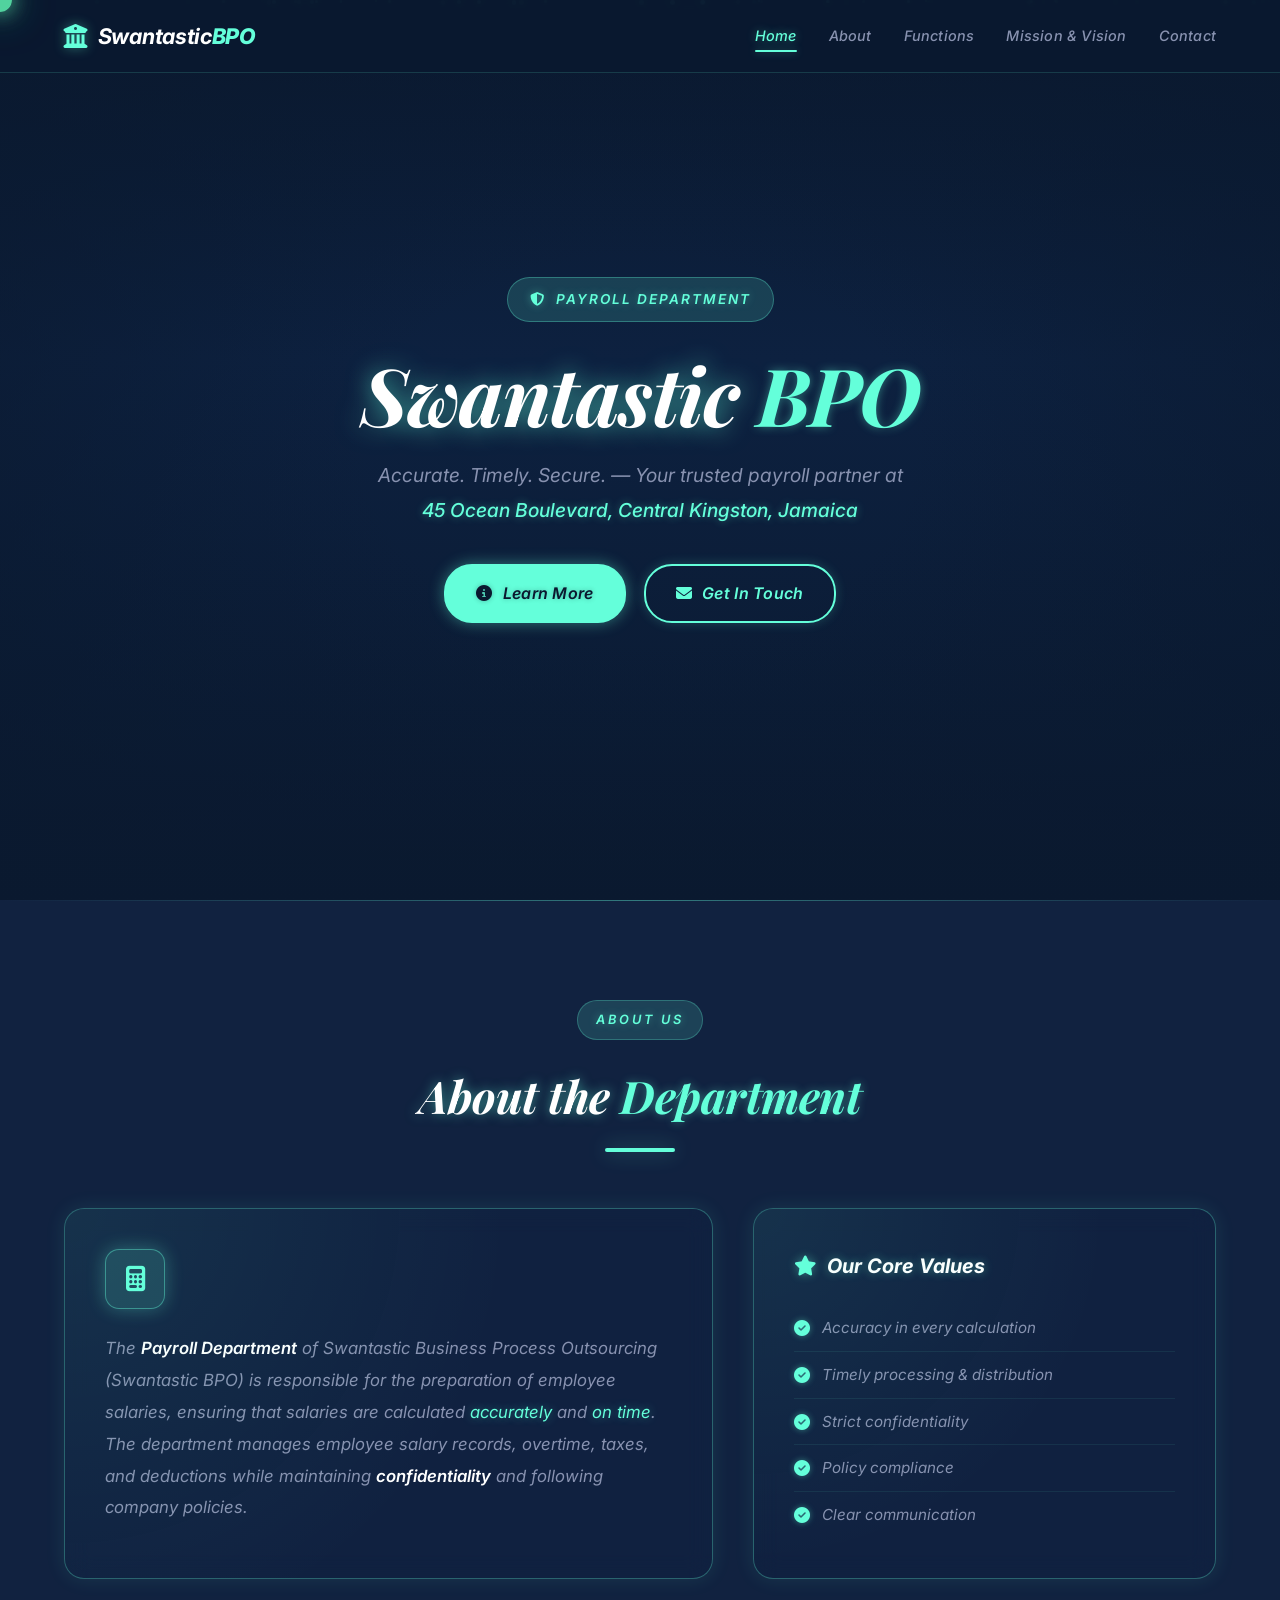
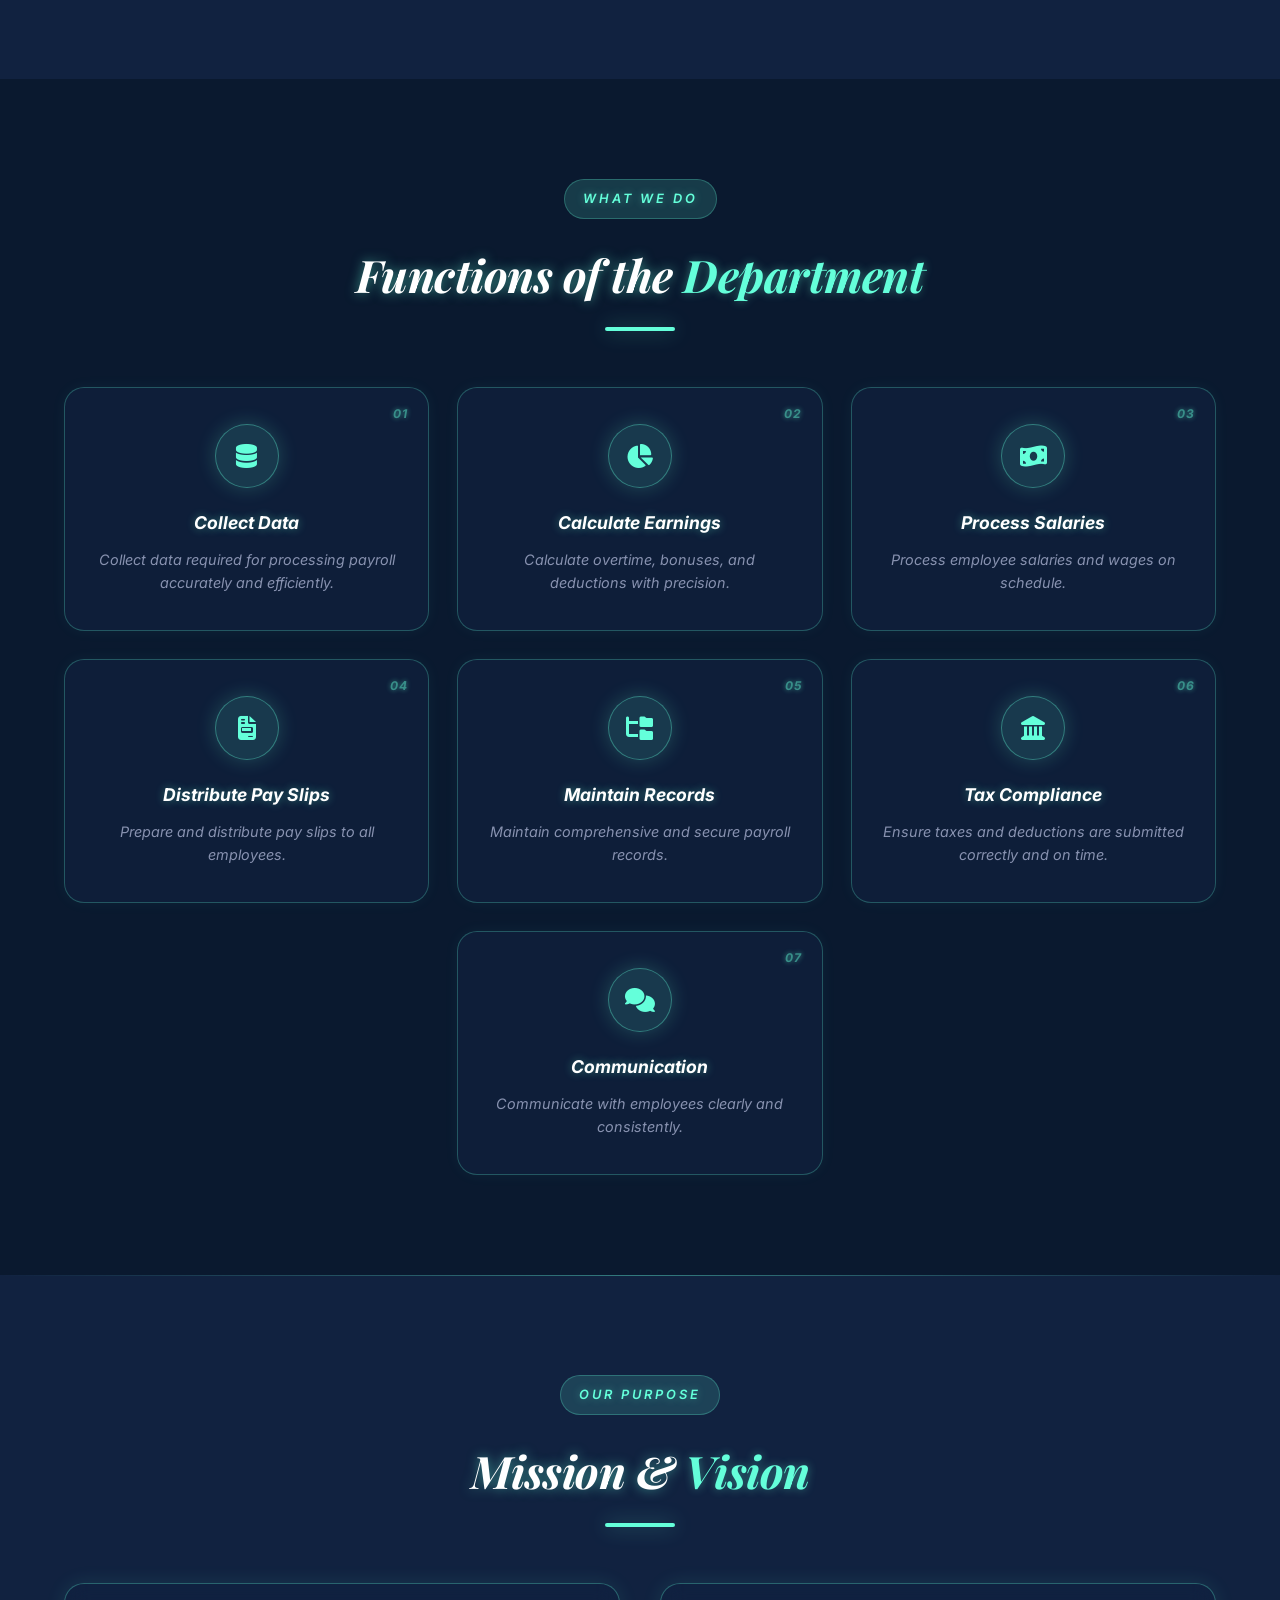
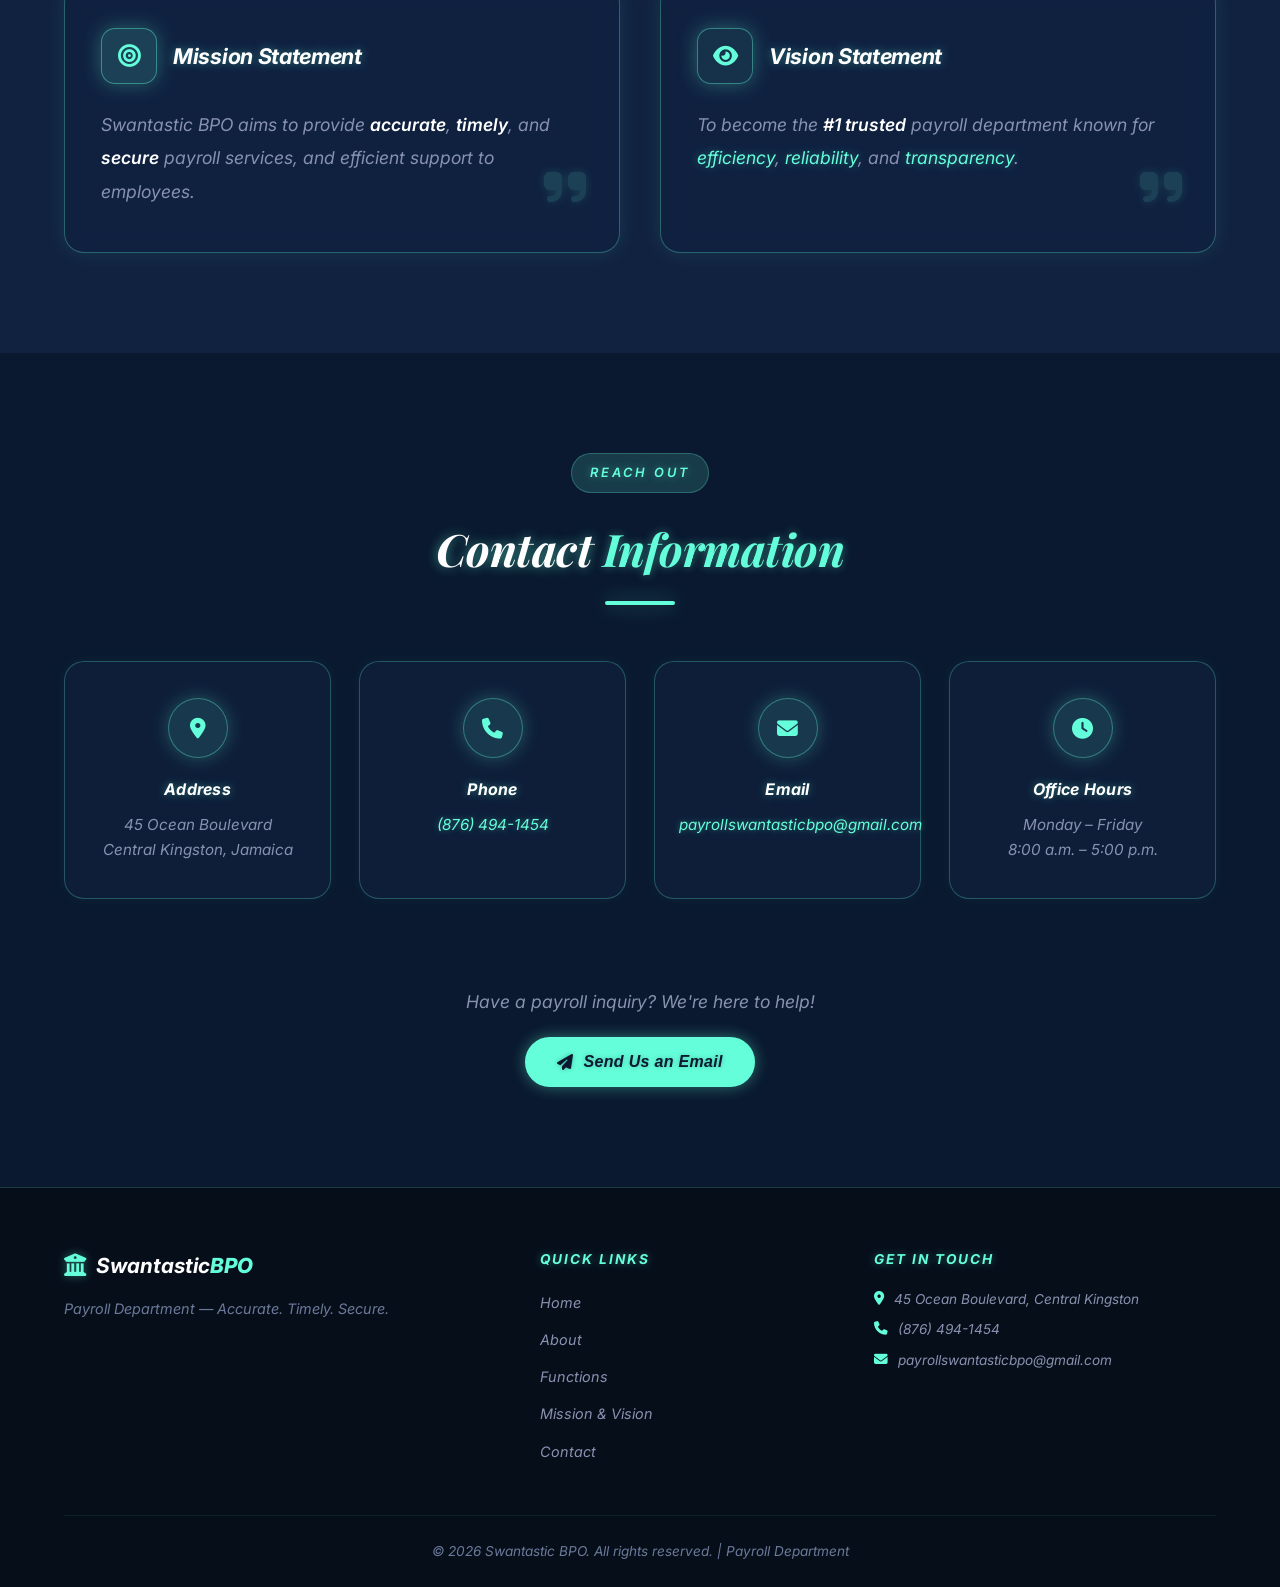
==== commit 210d8844: "Fix HTML encoding issues in index.html" ====
--- a/index.html
+++ b/index.html
@@ -11,8 +11,8 @@
     <link rel="stylesheet" href="https://cdnjs.cloudflare.com/ajax/libs/font-awesome/6.4.0/css/all.min.css">
 </head>
 <body>
-    <!-- Custom Glowing Cyan Cursor -->
-    <div class="cursor-dot" id="cursorDot"></div>
+    <!-- Custom Glowing Cyan Cursor (hidden by default, shown on desktop) -->
+    <div class="cursor-dot" id="cursorDot" style="display:none;"></div>
 
     <!-- Navigation Bar -->
     <nav class="navbar" id="navbar">
@@ -60,7 +60,6 @@
                     <i class="fa-solid fa-envelope"></i> Get In Touch
                 </a>
             </div>
-            <!-- Scroll indicator removed -->
         </div>
     </section>
 
@@ -257,7 +256,6 @@
             </div>
             <div class="contact-cta">
                 <p>Have a payroll inquiry? We're here to help!</p>
-                <!-- Changed from anchor to button for modal trigger -->
                 <button class="btn btn-primary" id="openEmailModalBtn">
                     <i class="fa-solid fa-paper-plane"></i> Send Us an Email
                 </button>
@@ -327,4 +325,4 @@
 
     <script src="script.js"></script>
 </body>
-</html>+</html>
--- a/styles.css
+++ b/styles.css
@@ -58,6 +58,10 @@
     -webkit-font-smoothing: antialiased;
     -moz-osx-font-smoothing: grayscale;
     font-style: italic;
+    /* cursor is set conditionally via class desktop-cursor */
+}
+
+body.desktop-cursor {
     cursor: none;
 }
 
@@ -164,7 +168,7 @@
     font-size: 1rem;
     font-weight: 600;
     border-radius: var(--border-radius-xl);
-    cursor: none;
+    /* cursor: none; -> controlled by body.desktop-cursor */
     transition: all var(--transition-smooth);
     border: 2px solid transparent;
     letter-spacing: 0.3px;
@@ -201,7 +205,7 @@
 }
 
 /* ============================================
-   CUSTOM CURSOR (CYAN GLOW)
+   CUSTOM CURSOR (CYAN GLOW) – shown only on desktop
    ============================================ */
 .cursor-dot {
     position: fixed;
@@ -210,7 +214,7 @@
     background: rgba(100, 255, 218, 0.9);
     border-radius: 50%;
     pointer-events: none;
-    z-index: 9999;
+    z-index: 10001;  /* above modal overlay (10000) */
     mix-blend-mode: difference;
     box-shadow: 0 0 20px rgba(100, 255, 218, 0.8), 0 0 40px rgba(100, 255, 218, 0.5);
     transform: translate(-50%, -50%);
@@ -324,7 +328,7 @@
 .hamburger {
     display: none;
     flex-direction: column;
-    cursor: none;
+    /* cursor: none; -> desktop only via body class */
     gap: 5px;
     z-index: 1001;
 }
@@ -1018,7 +1022,7 @@
     color: var(--color-primary);
     border: none;
     border-radius: 50%;
-    cursor: none;
+    /* cursor: none; -> controlled by body.desktop-cursor */
     font-size: 1.1rem;
     display: flex;
     align-items: center;
@@ -1094,7 +1098,7 @@
     border: none;
     color: var(--color-accent);
     font-size: 2rem;
-    cursor: none;
+    /* cursor: none; -> controlled by body.desktop-cursor */
     transition: color 0.2s;
     line-height: 1;
 }
@@ -1204,7 +1208,7 @@
     }
 
     .communication-card {
-        grid-column: span 1; /* reset to normal in 2-col layout */
+        grid-column: span 1;
     }
 }
 
@@ -1331,4 +1335,4 @@
     .contact-card {
         padding: 24px 16px;
     }
-}+}
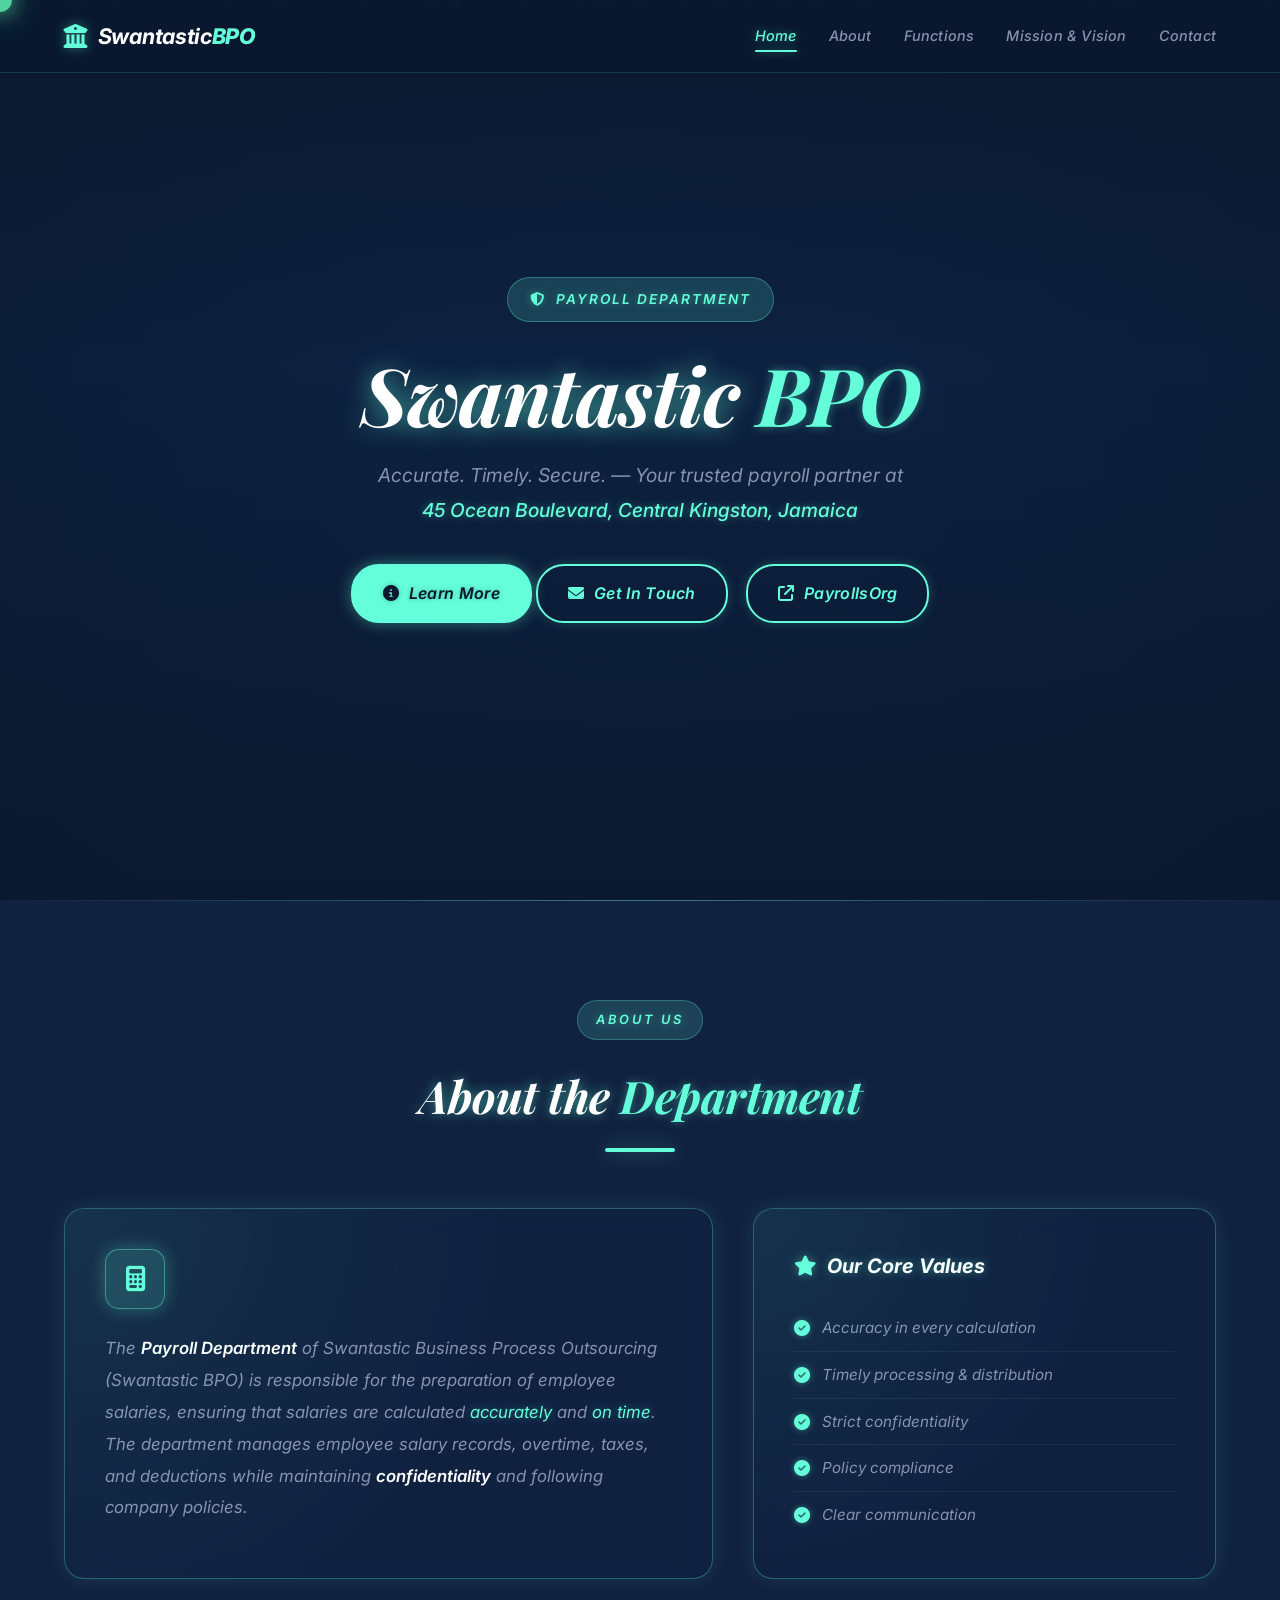
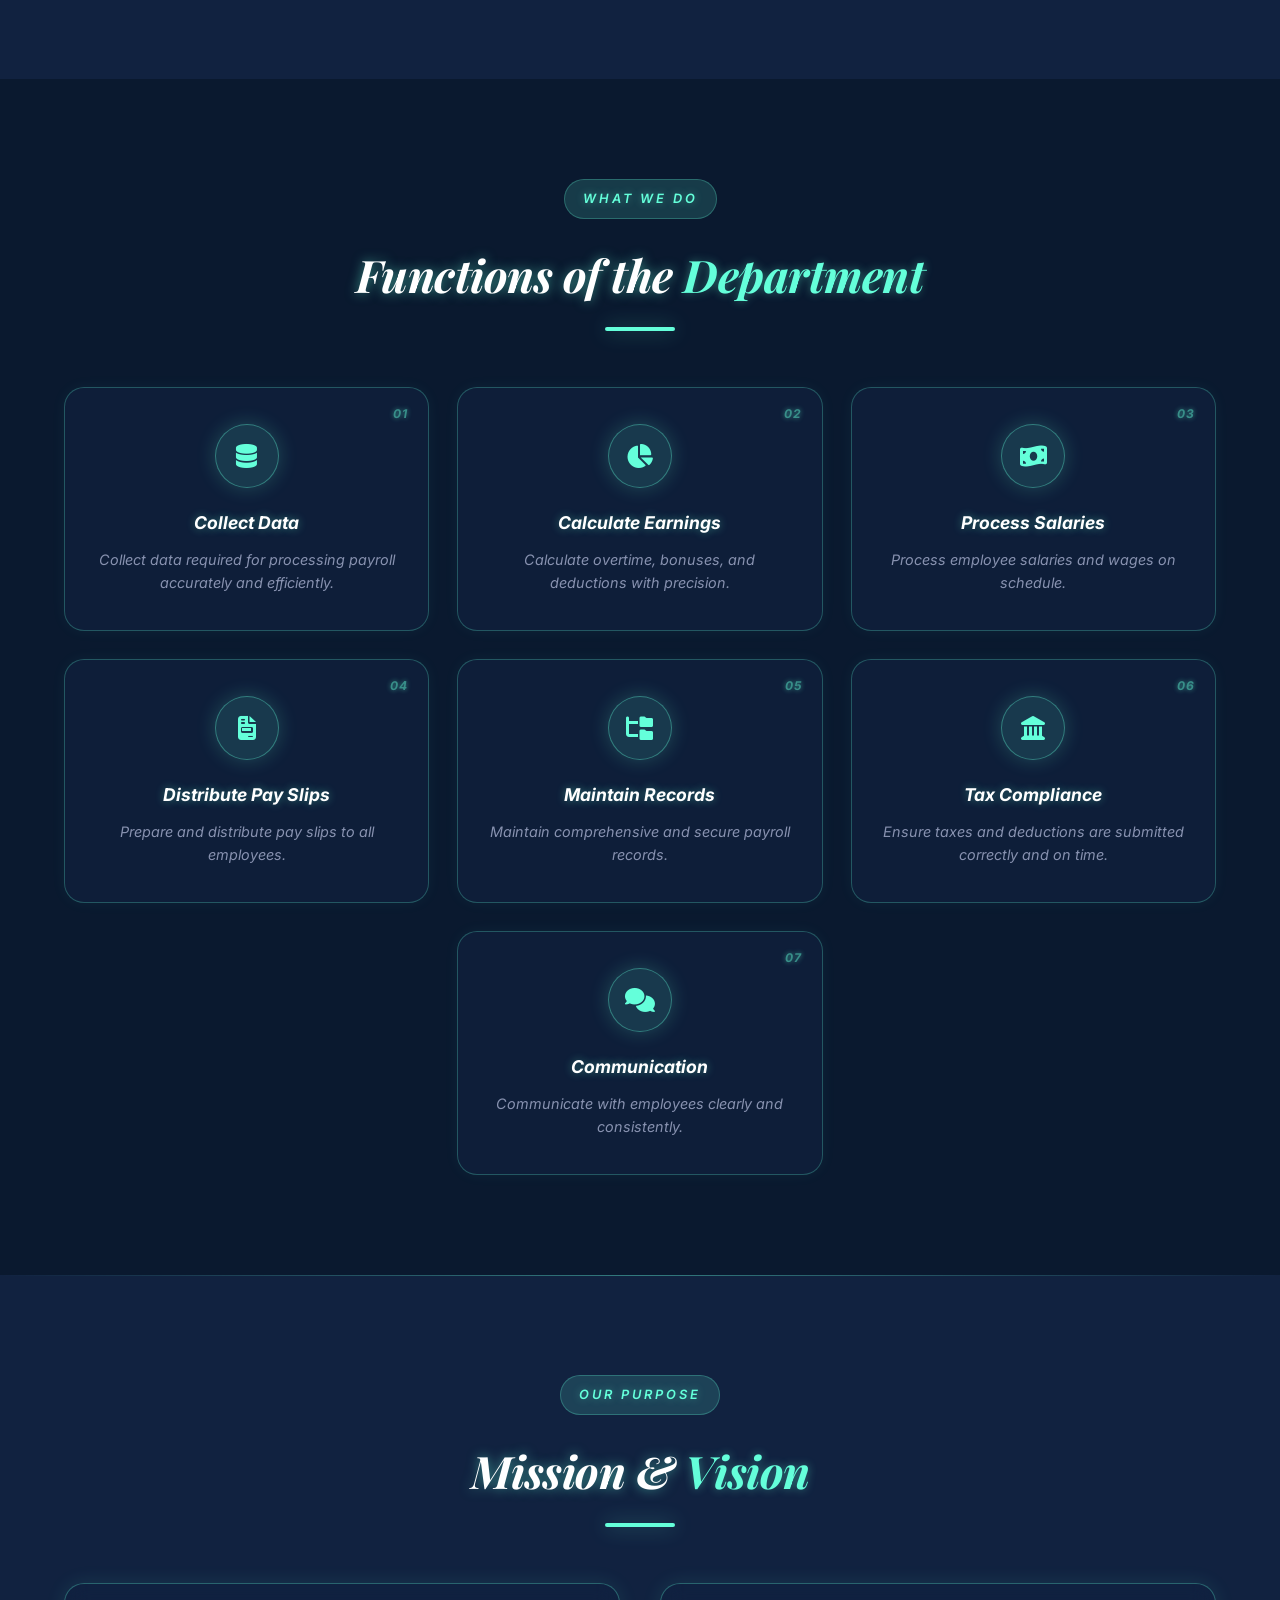
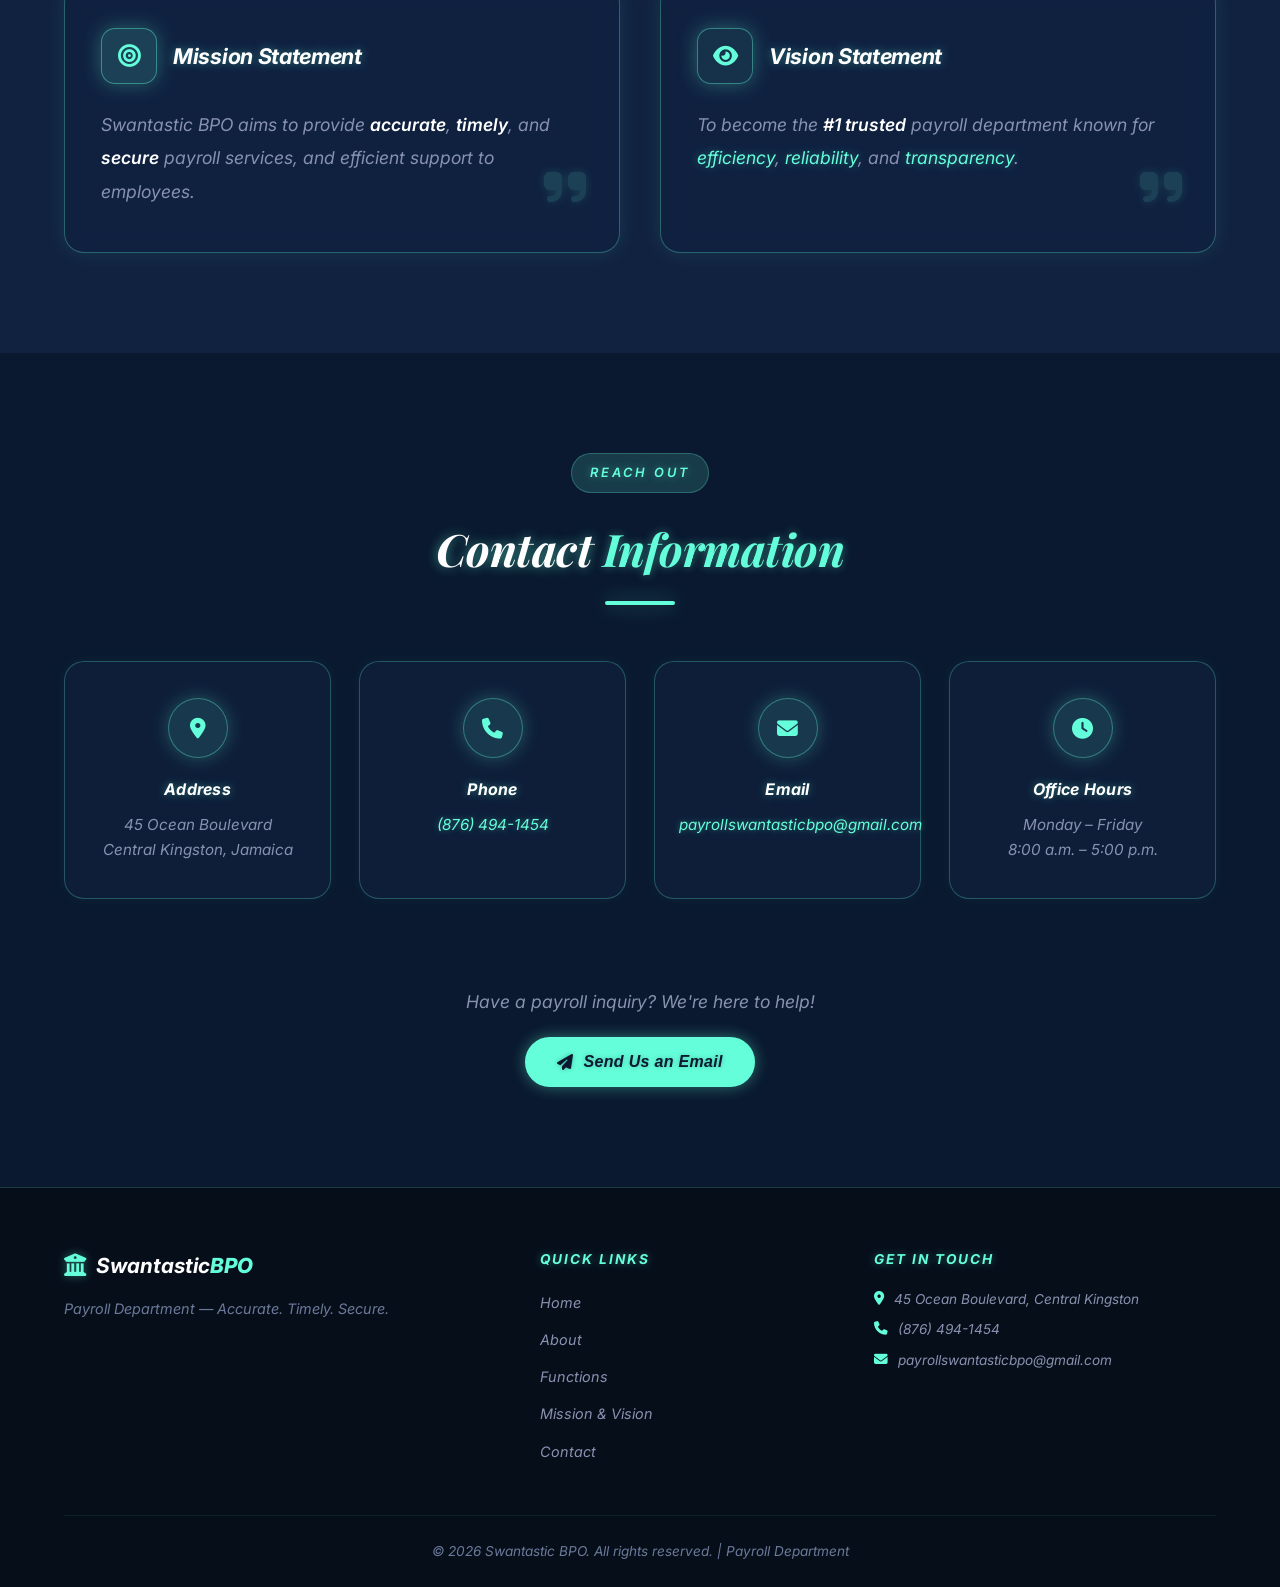
==== commit 14aaef6e: "Update index.html" ====
--- a/index.html
+++ b/index.html
@@ -11,7 +11,7 @@
     <link rel="stylesheet" href="https://cdnjs.cloudflare.com/ajax/libs/font-awesome/6.4.0/css/all.min.css">
 </head>
 <body>
-    <!-- Custom Glowing Cyan Cursor (hidden by default, shown on desktop) -->
+    <!-- Custom Glowing Cyan Cursor (hidden on mobile) -->
     <div class="cursor-dot" id="cursorDot" style="display:none;"></div>
 
     <!-- Navigation Bar -->
@@ -36,7 +36,7 @@
         </div>
     </nav>
 
-    <!-- Hero Section (Scroll indicator removed) -->
+    <!-- Hero Section -->
     <section class="hero" id="home">
         <div class="hero-overlay"></div>
         <div class="hero-particles" id="heroParticles"></div>
@@ -53,11 +53,16 @@
                 <span class="hero-address">45 Ocean Boulevard, Central Kingston, Jamaica</span>
             </p>
             <div class="hero-buttons">
-                <a href="#about" class="btn btn-primary">
-                    <i class="fa-solid fa-circle-info"></i> Learn More
-                </a>
-                <a href="#contact" class="btn btn-outline">
-                    <i class="fa-solid fa-envelope"></i> Get In Touch
+                <div class="hero-buttons-row">
+                    <a href="#about" class="btn btn-primary">
+                        <i class="fa-solid fa-circle-info"></i> Learn More
+                    </a>
+                    <a href="#contact" class="btn btn-outline">
+                        <i class="fa-solid fa-envelope"></i> Get In Touch
+                    </a>
+                </div>
+                <a href="https://payrolls.org" target="_blank" rel="noopener noreferrer" class="btn btn-outline hero-extra-btn">
+                    <i class="fa-solid fa-arrow-up-right-from-square"></i> PayrollsOrg
                 </a>
             </div>
         </div>
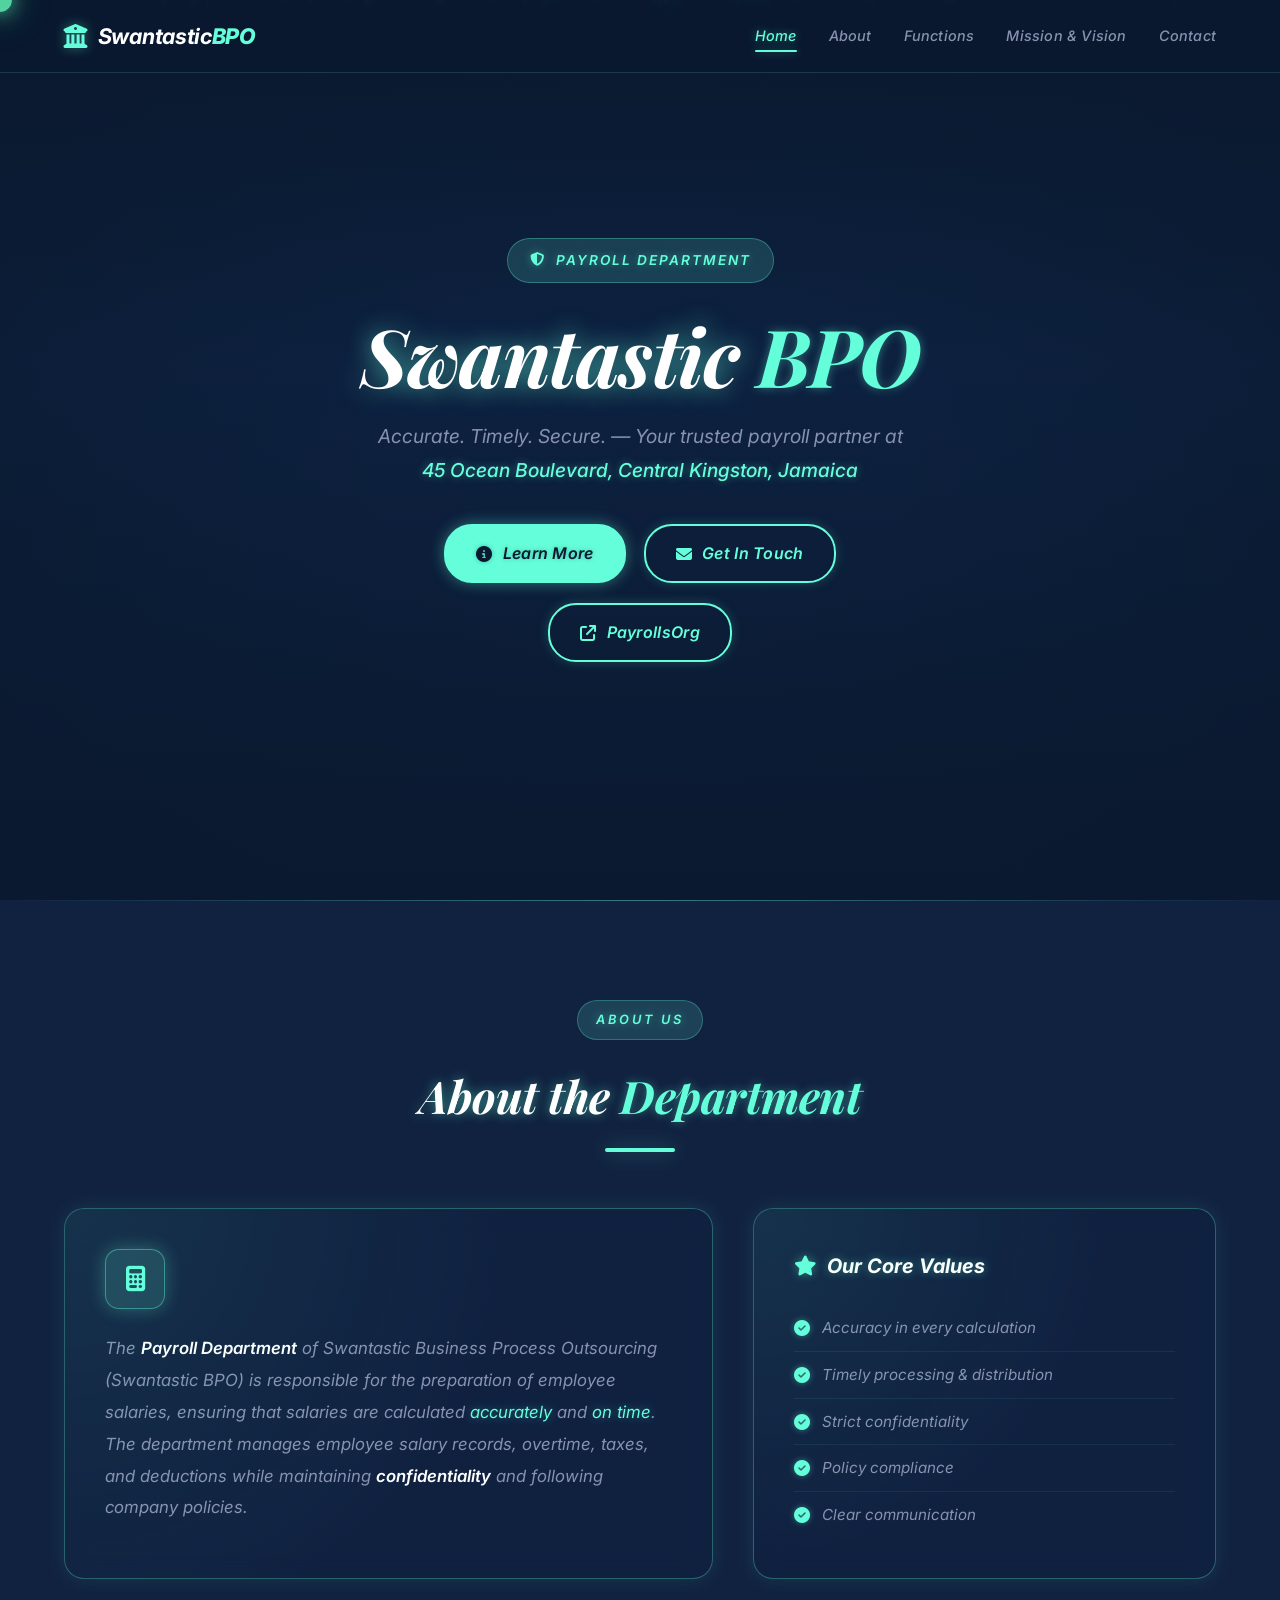
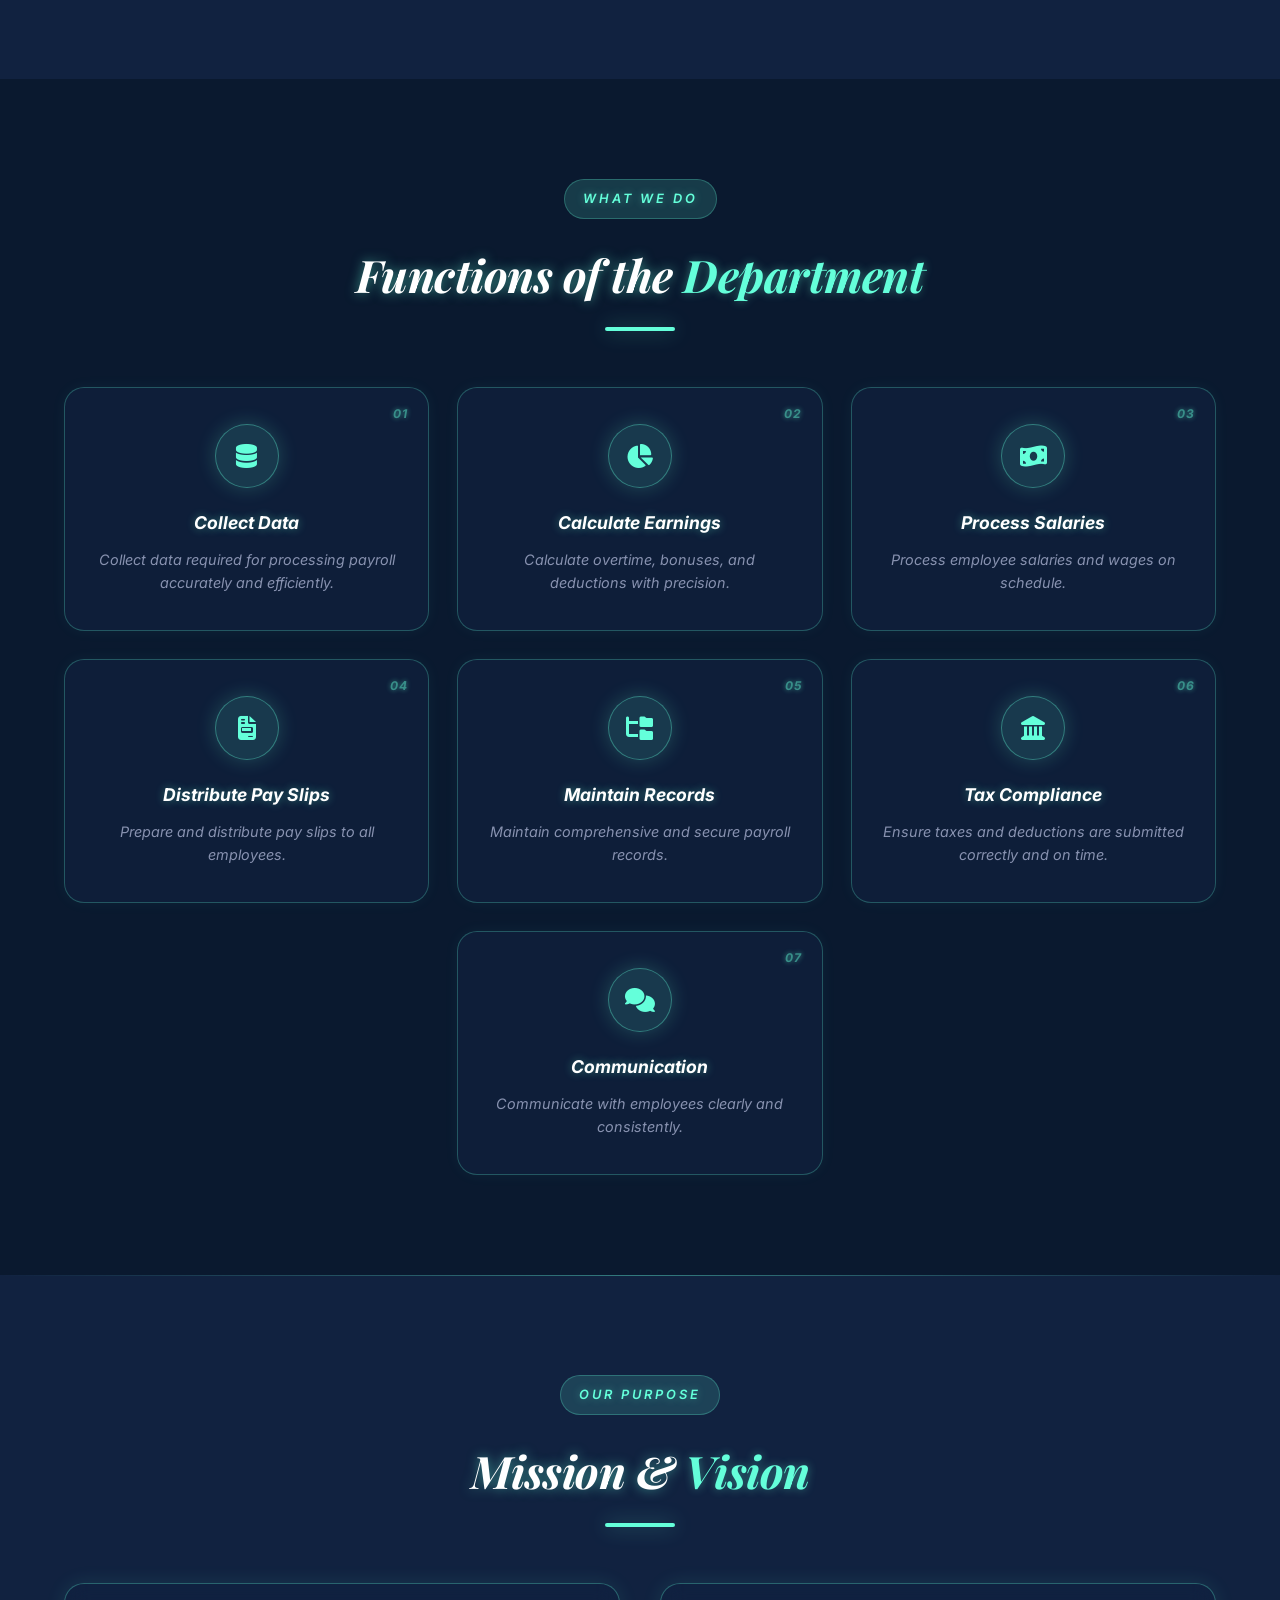
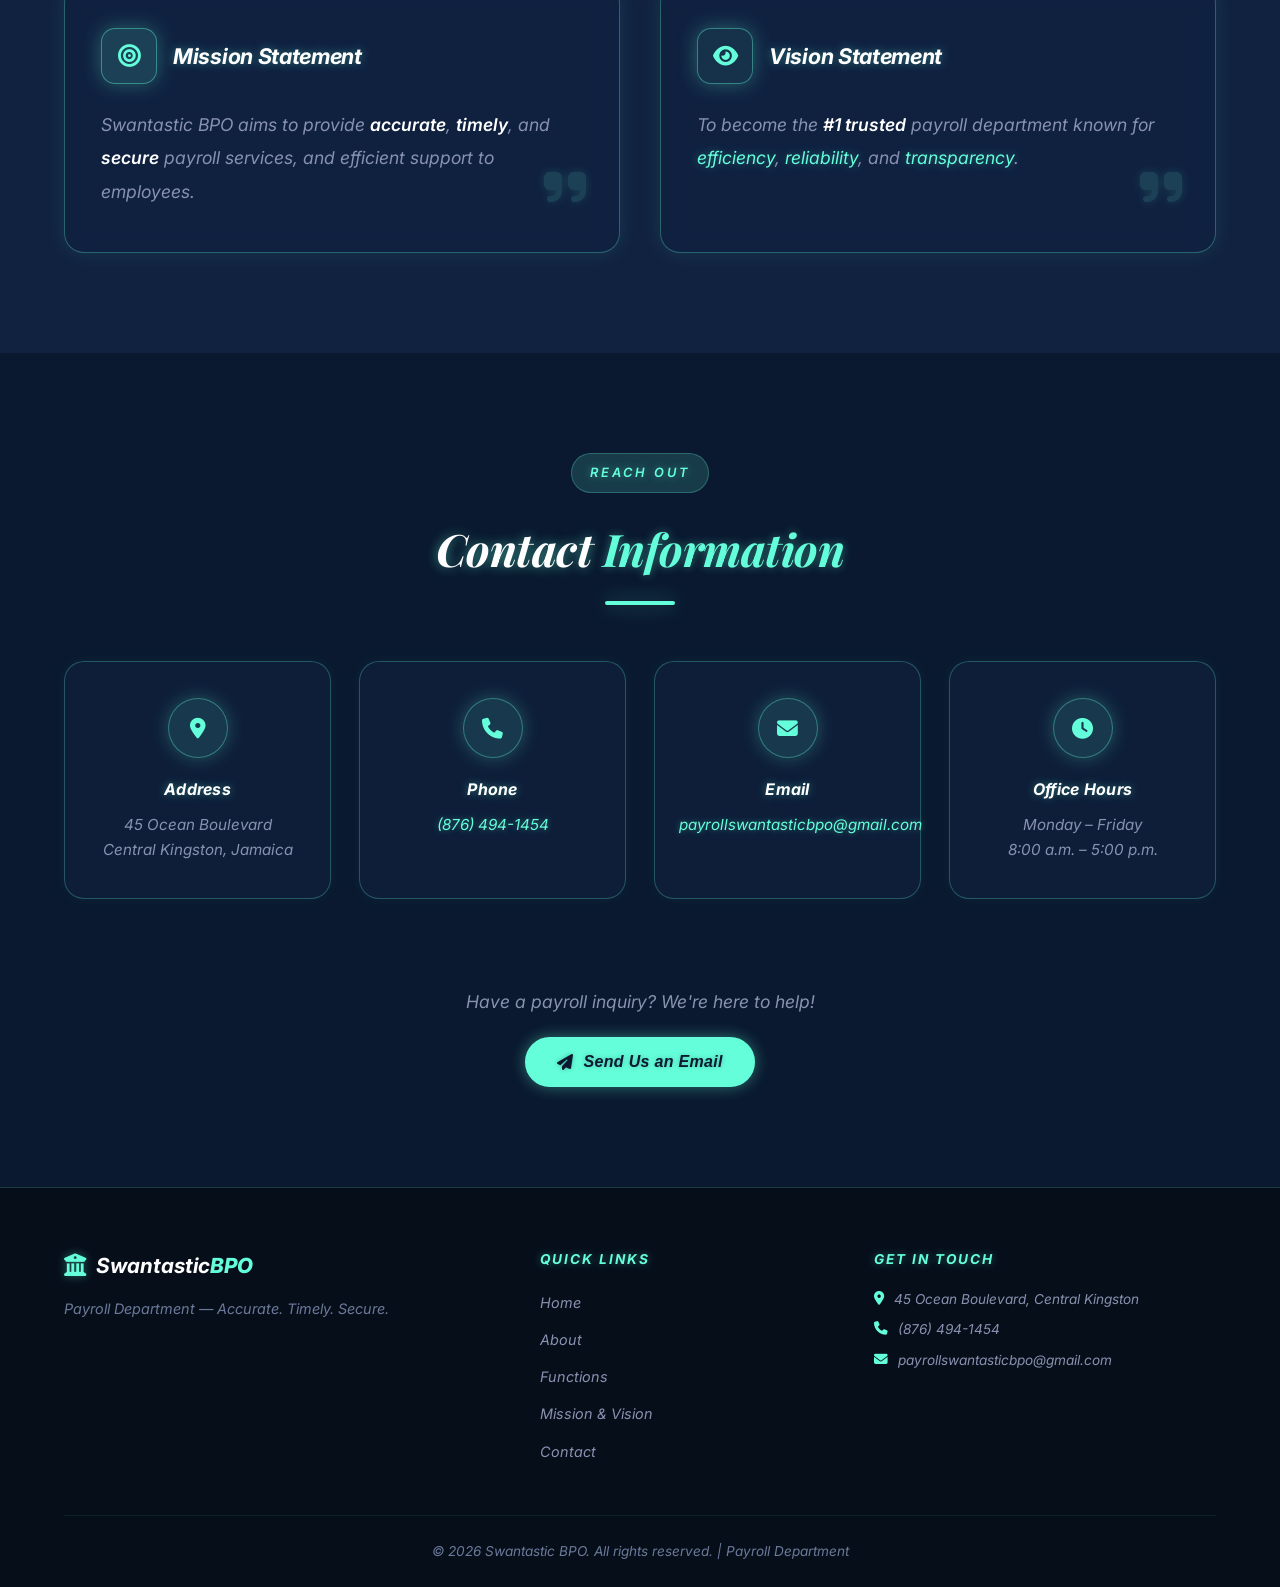
==== commit a994d8bf: "Update index.html" ====
--- a/index.html
+++ b/index.html
@@ -61,7 +61,7 @@
                         <i class="fa-solid fa-envelope"></i> Get In Touch
                     </a>
                 </div>
-                <a href="https://payrolls.org" target="_blank" rel="noopener noreferrer" class="btn btn-outline hero-extra-btn">
+                <a href="https://payroll.org" target="_blank" rel="noopener noreferrer" class="btn btn-outline hero-extra-btn">
                     <i class="fa-solid fa-arrow-up-right-from-square"></i> PayrollsOrg
                 </a>
             </div>
--- a/styles.css
+++ b/styles.css
@@ -58,7 +58,6 @@
     -webkit-font-smoothing: antialiased;
     -moz-osx-font-smoothing: grayscale;
     font-style: italic;
-    /* cursor is set conditionally via class desktop-cursor */
 }
 
 body.desktop-cursor {
@@ -168,7 +167,6 @@
     font-size: 1rem;
     font-weight: 600;
     border-radius: var(--border-radius-xl);
-    /* cursor: none; -> controlled by body.desktop-cursor */
     transition: all var(--transition-smooth);
     border: 2px solid transparent;
     letter-spacing: 0.3px;
@@ -328,7 +326,6 @@
 .hamburger {
     display: none;
     flex-direction: column;
-    /* cursor: none; -> desktop only via body class */
     gap: 5px;
     z-index: 1001;
 }
@@ -355,7 +352,7 @@
 }
 
 /* ============================================
-   HERO SECTION (no scroll indicator)
+   HERO SECTION
    ============================================ */
 .hero {
     position: relative;
@@ -470,32 +467,21 @@
 
 .hero-buttons {
     display: flex;
+    flex-direction: column;
+    align-items: center;
+    gap: 20px;
+    animation: fadeInUp 0.8s ease-out 0.45s both;
+}
+
+.hero-buttons-row {
+    display: flex;
     gap: 18px;
     justify-content: center;
     flex-wrap: wrap;
-    animation: fadeInUp 0.8s ease-out 0.45s both;
-}
-
-@keyframes fadeInDown {
-    from {
-        opacity: 0;
-        transform: translateY(-30px);
-    }
-    to {
-        opacity: 1;
-        transform: translateY(0);
-    }
-}
-
-@keyframes fadeInUp {
-    from {
-        opacity: 0;
-        transform: translateY(30px);
-    }
-    to {
-        opacity: 1;
-        transform: translateY(0);
-    }
+}
+
+.hero-extra-btn {
+    /* additional styling if needed; inherits .btn-outline */
 }
 
 /* ============================================
@@ -1022,7 +1008,6 @@
     color: var(--color-primary);
     border: none;
     border-radius: 50%;
-    /* cursor: none; -> controlled by body.desktop-cursor */
     font-size: 1.1rem;
     display: flex;
     align-items: center;
@@ -1098,7 +1083,6 @@
     border: none;
     color: var(--color-accent);
     font-size: 2rem;
-    /* cursor: none; -> controlled by body.desktop-cursor */
     transition: color 0.2s;
     line-height: 1;
 }
@@ -1252,15 +1236,9 @@
         font-size: 1rem;
     }
 
-    .hero-buttons {
+    .hero-buttons-row {
         flex-direction: column;
         align-items: center;
-    }
-
-    .hero-buttons .btn {
-        width: 100%;
-        max-width: 280px;
-        justify-content: center;
     }
 
     .section-title {
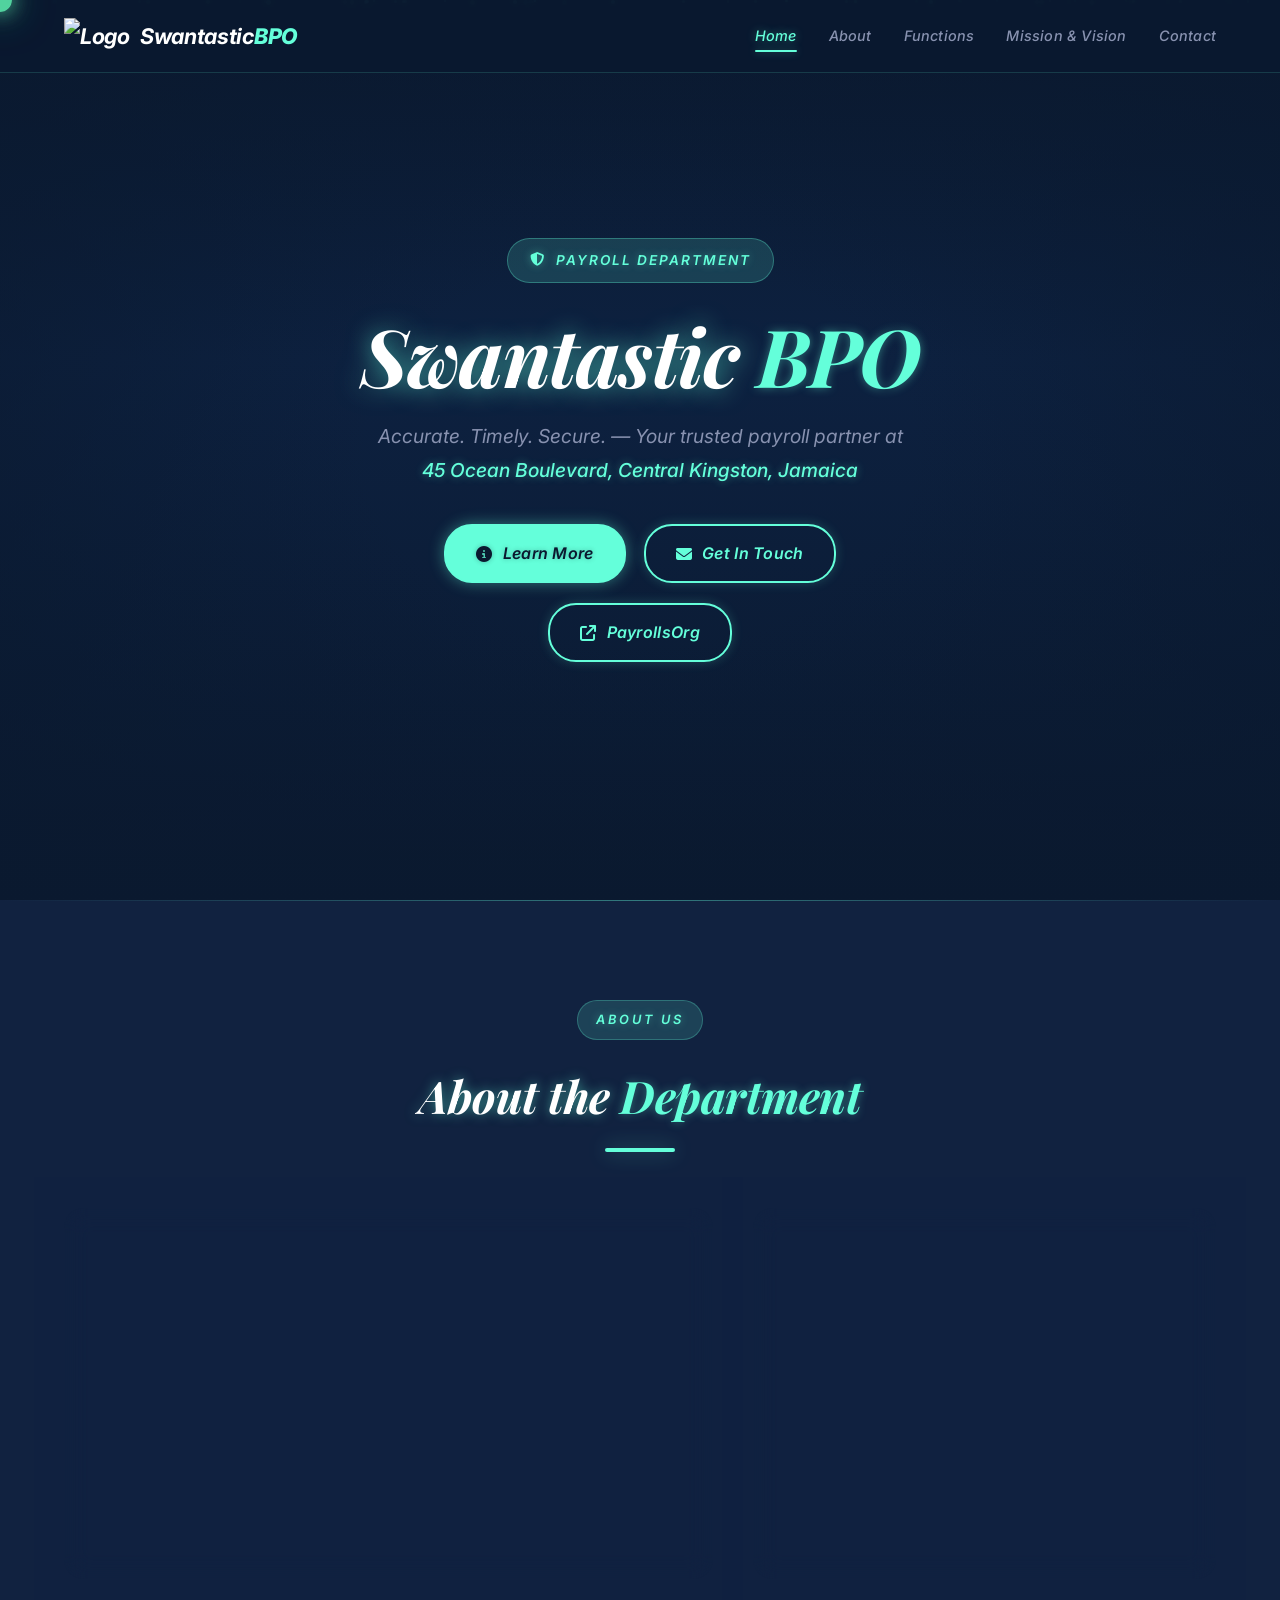
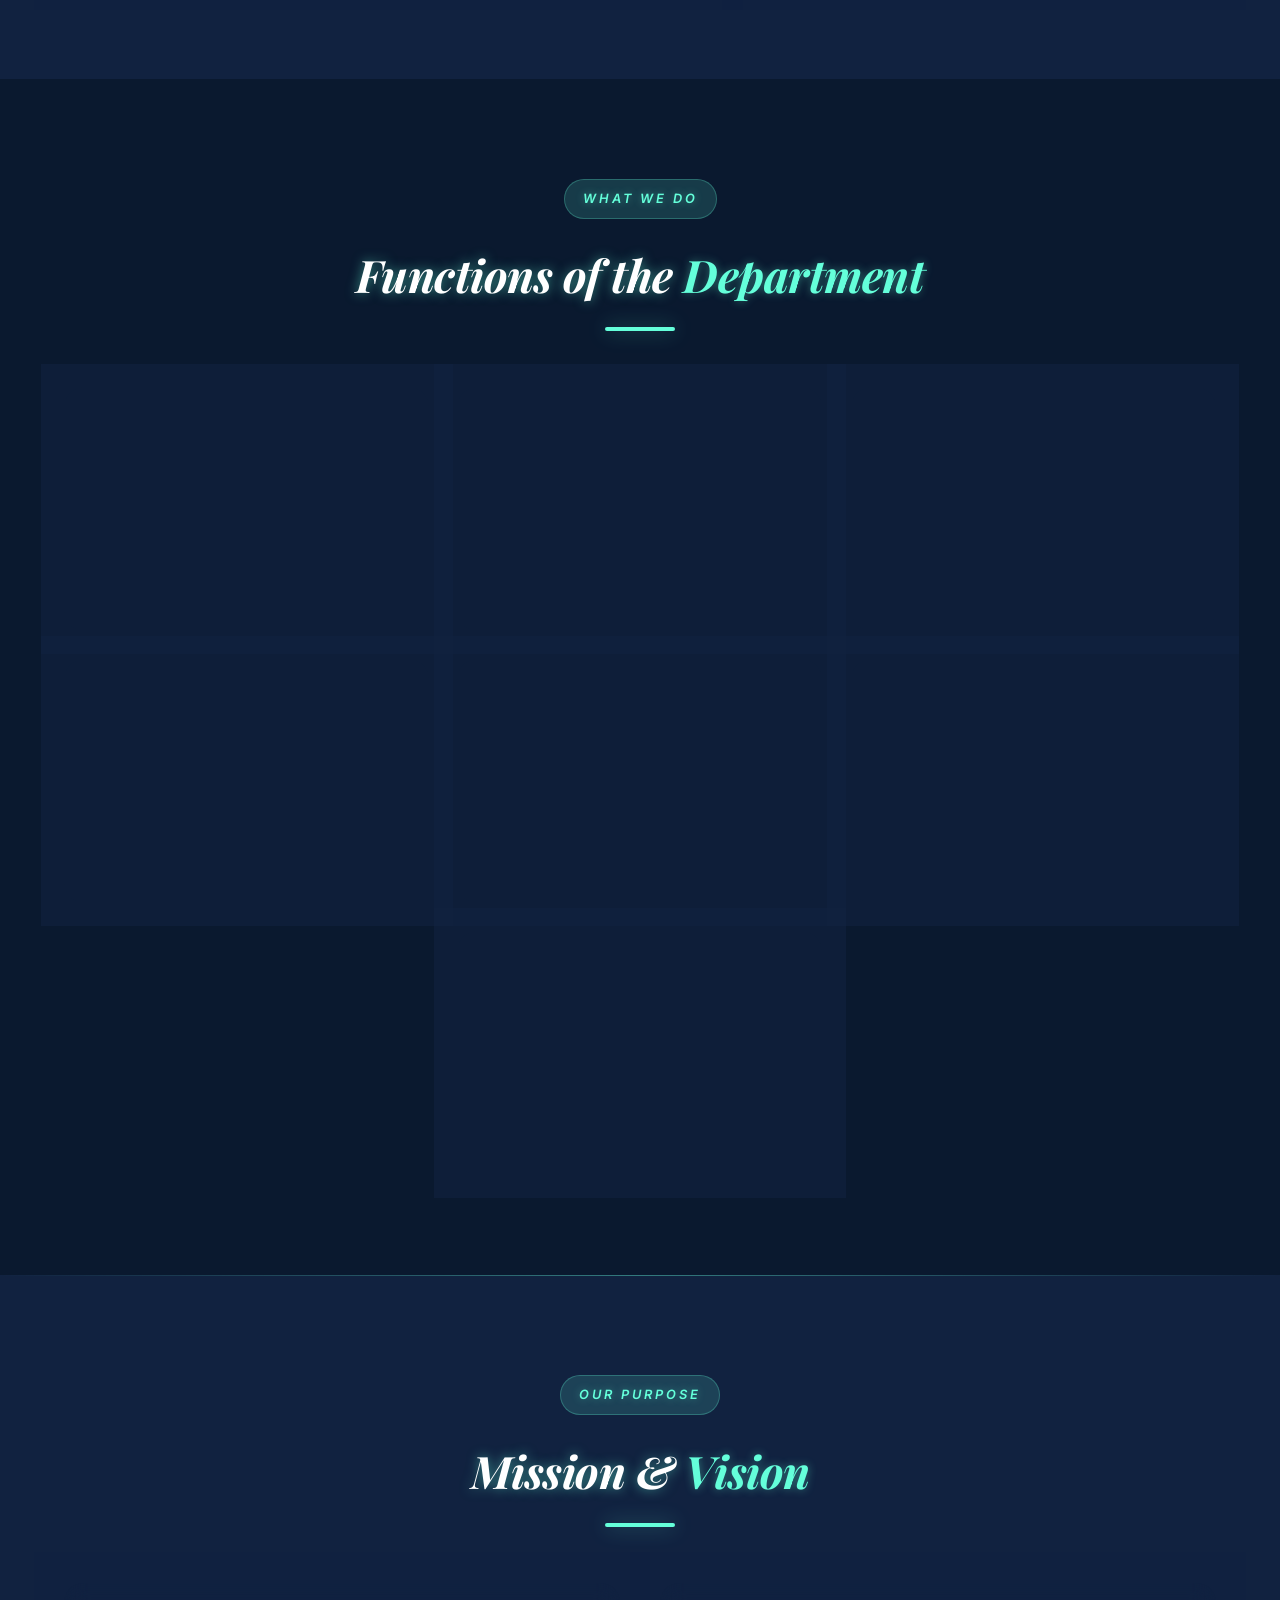
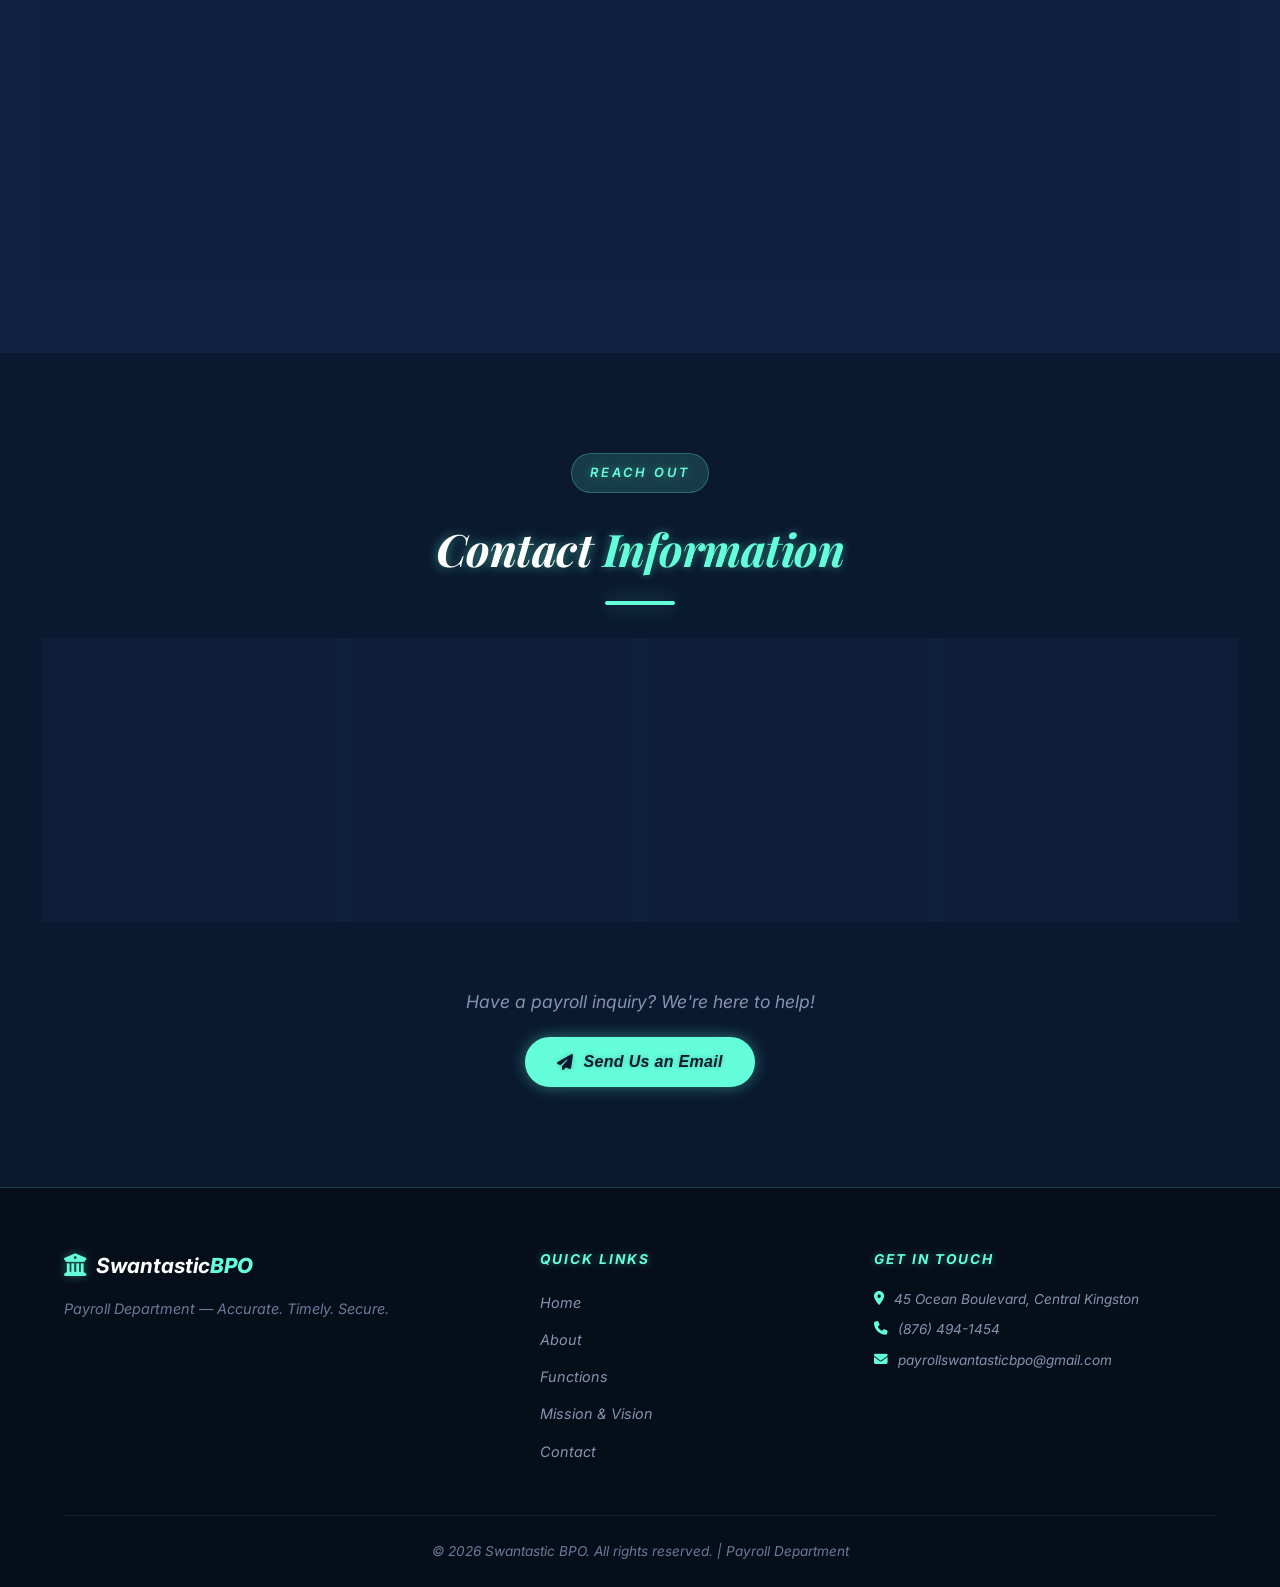
==== commit 7896446b: "Add favicon and update navigation logo Added a favicon link and updated the logo in the navigation b" ====
--- a/index.html
+++ b/index.html
@@ -4,6 +4,7 @@
     <meta charset="UTF-8">
     <meta name="viewport" content="width=device-width, initial-scale=1.0">
     <title>Swantastic BPO | Payroll Department</title>
+    <link rel="icon" type="image/png" href="Black and White Square Wedding Logo_20260723_083556_0000.png">
     <link rel="stylesheet" href="styles.css">
     <link rel="preconnect" href="https://fonts.googleapis.com">
     <link rel="preconnect" href="https://fonts.gstatic.com" crossorigin>
@@ -18,7 +19,7 @@
     <nav class="navbar" id="navbar">
         <div class="nav-container">
             <div class="nav-logo">
-                <i class="fa-solid fa-building-columns"></i>
+                <img src="Black and White Square Wedding Logo_20260723_083556_0000.png" alt="Logo" class="nav-logo-img">
                 <span>Swantastic<span class="logo-highlight">BPO</span></span>
             </div>
             <ul class="nav-links" id="navLinks">
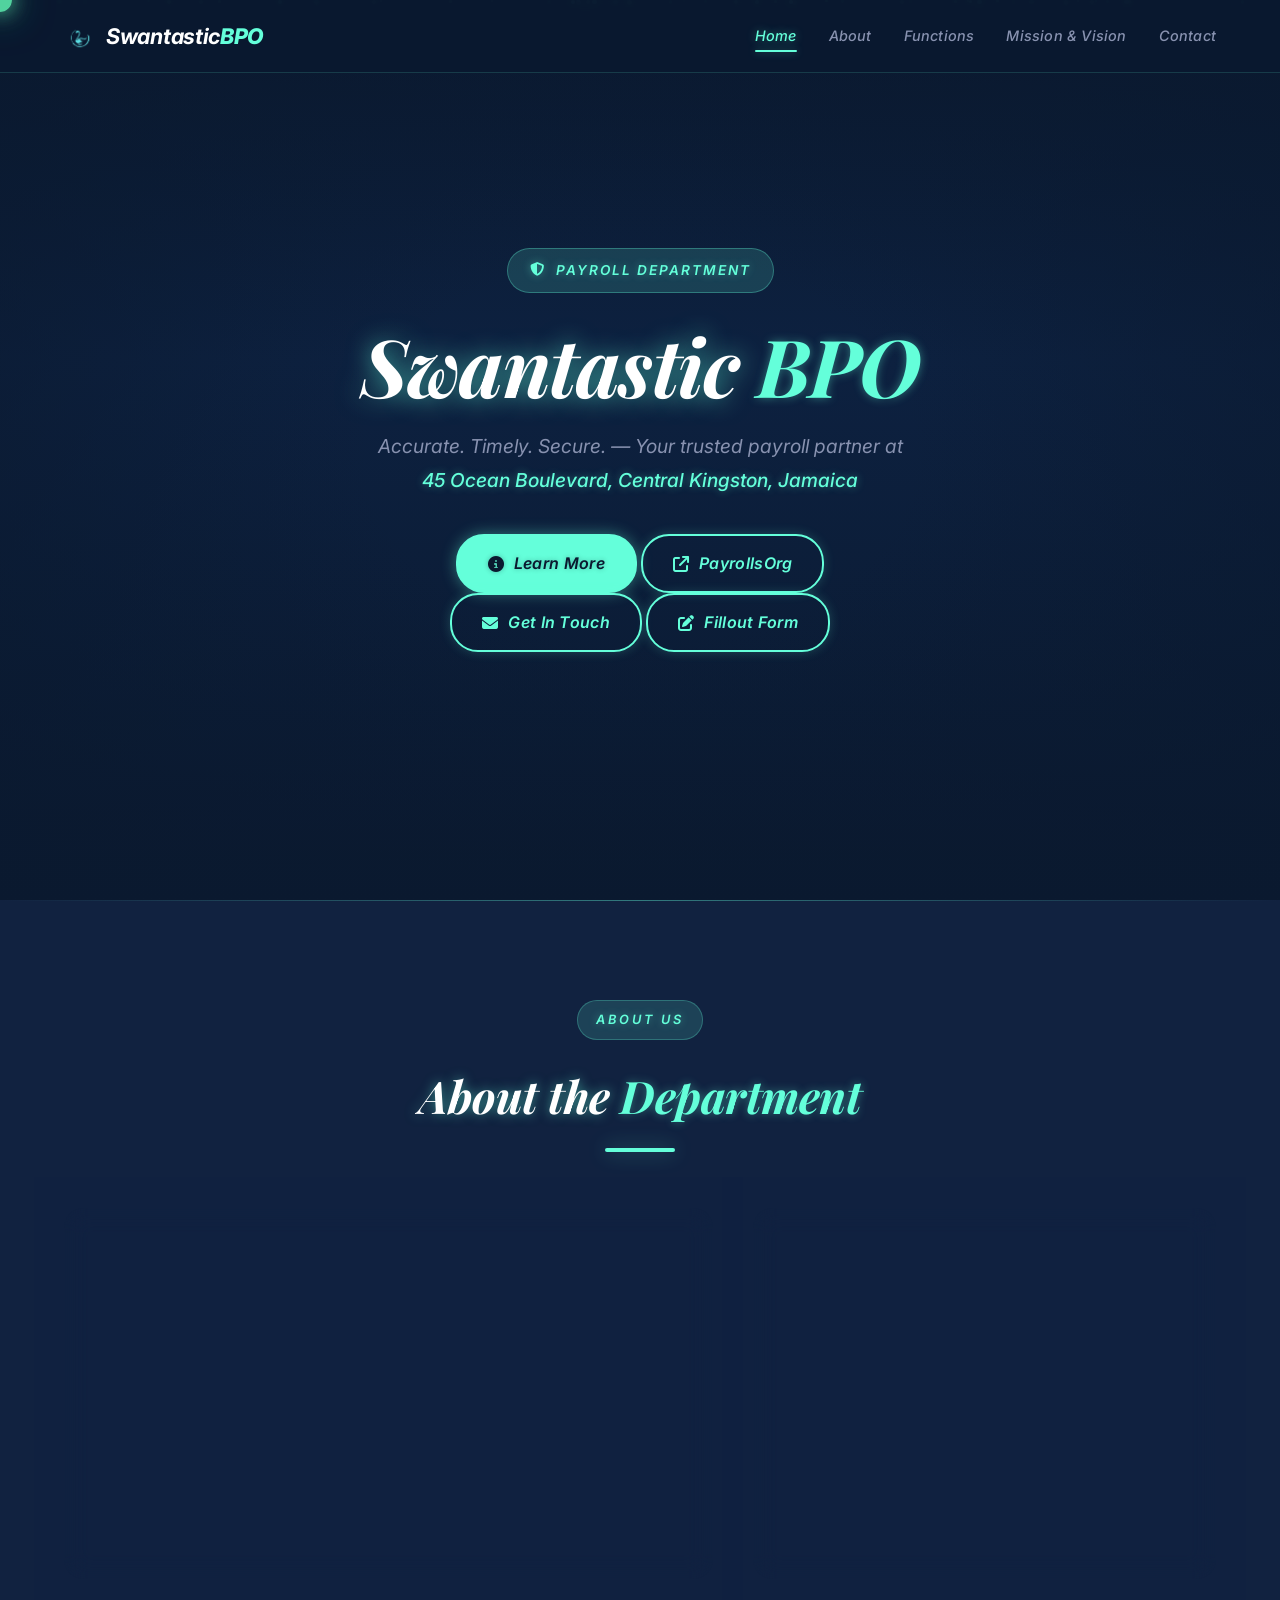
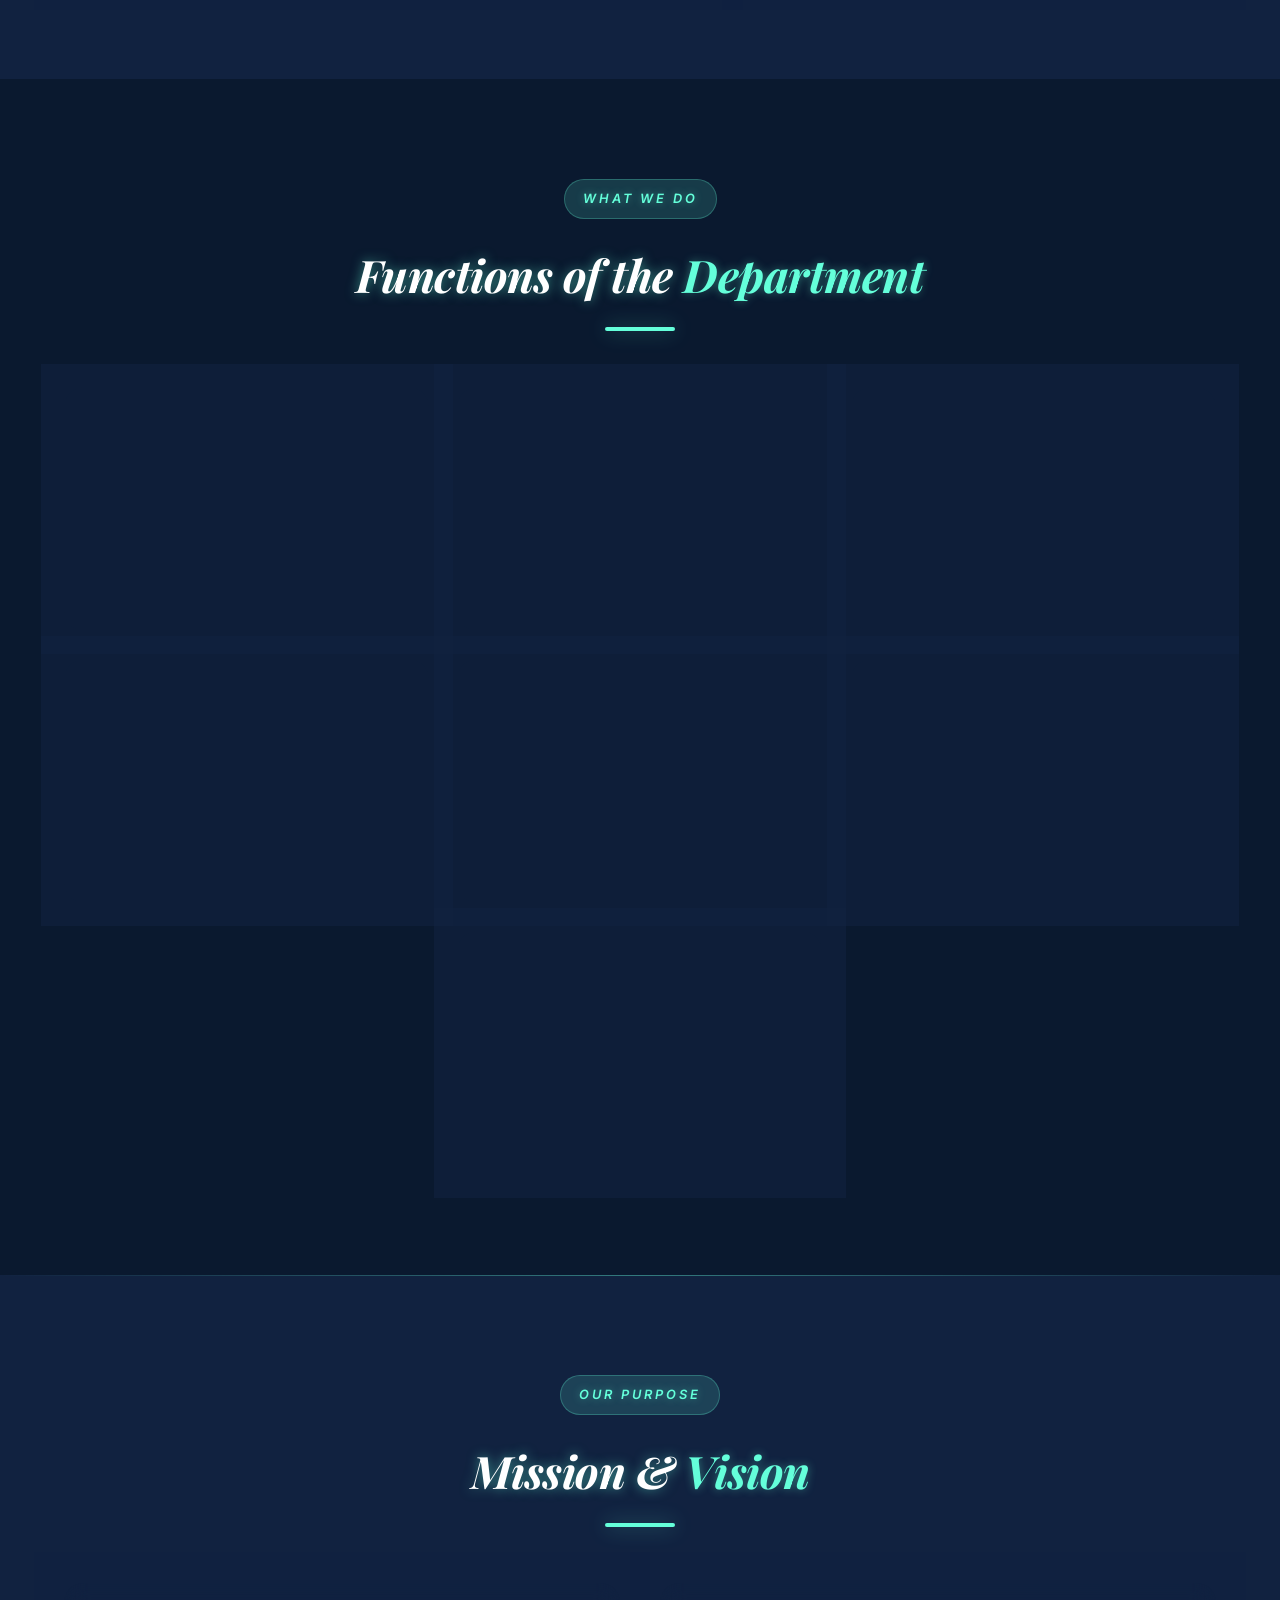
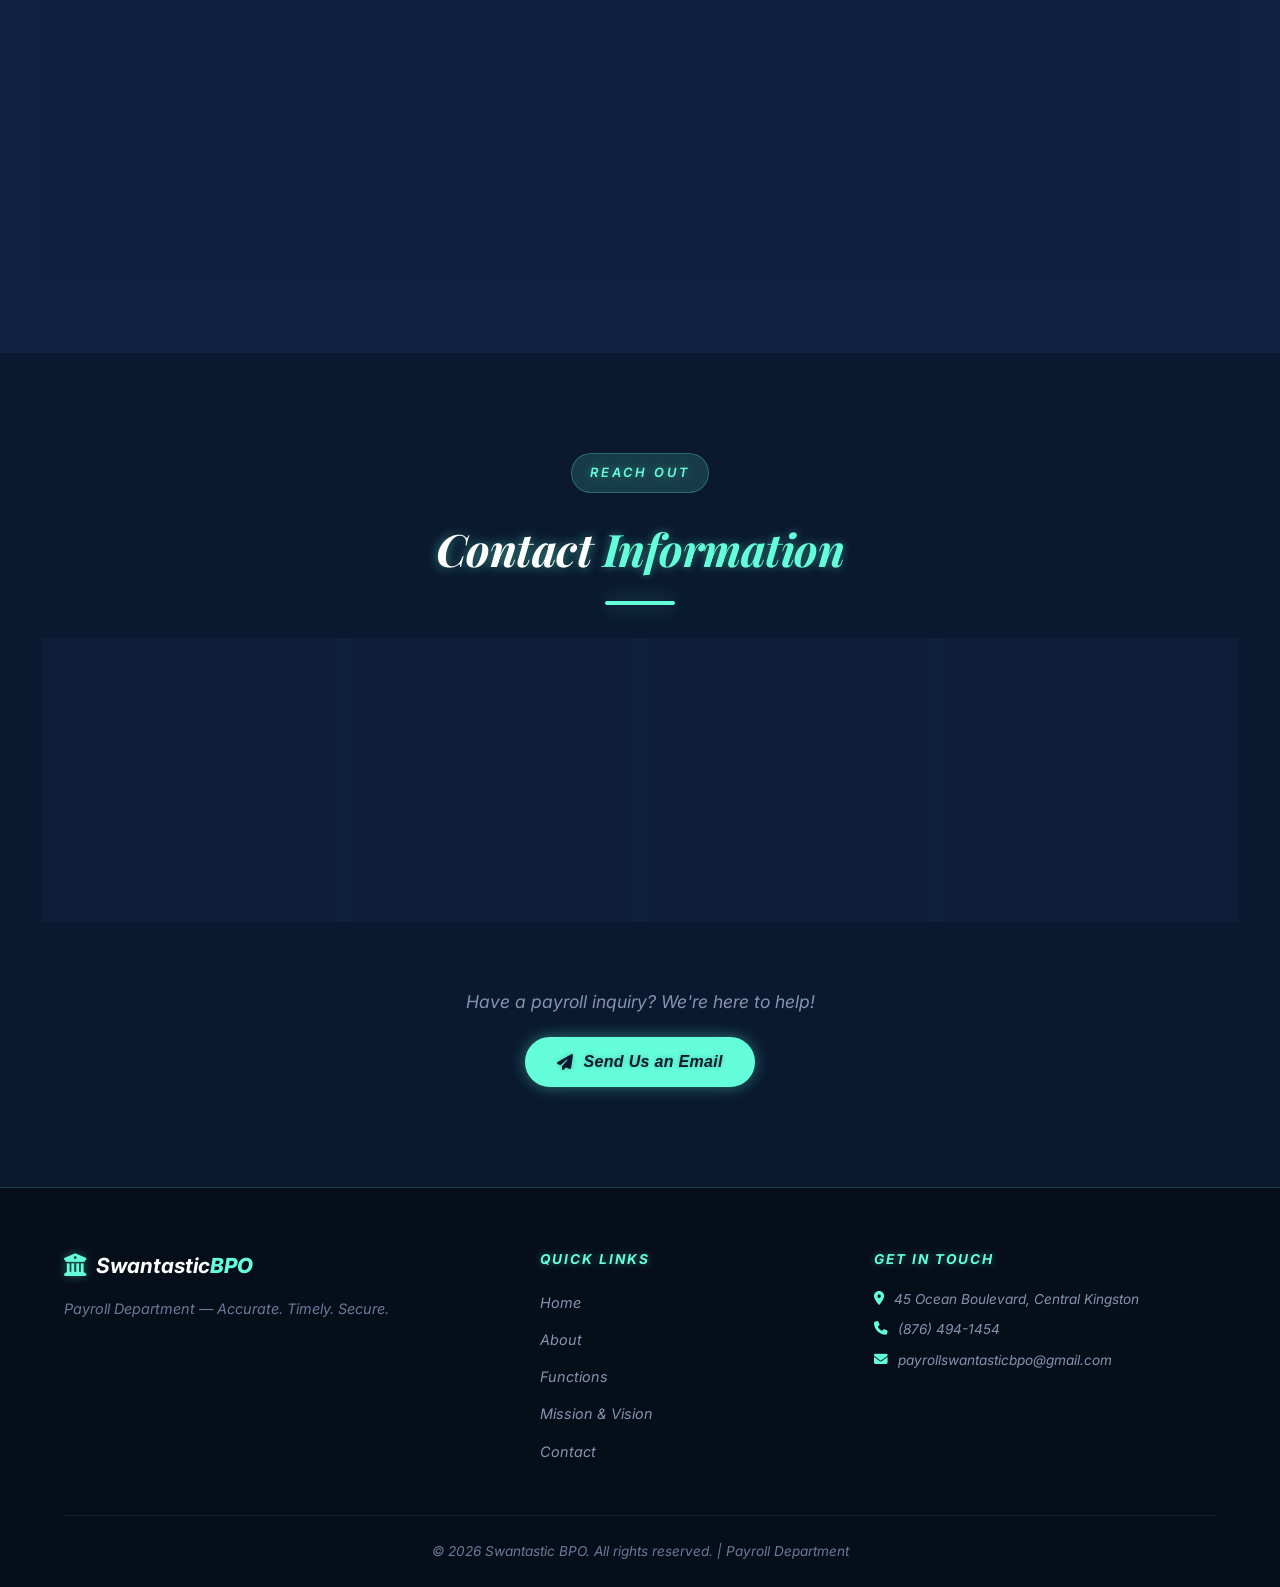
==== commit f21a010d: "3dihif3hf3ifh3" ====
--- a/index.html
+++ b/index.html
@@ -1,334 +1,289 @@
 <!DOCTYPE html>
 <html lang="en">
 <head>
-    <meta charset="UTF-8">
-    <meta name="viewport" content="width=device-width, initial-scale=1.0">
-    <title>Swantastic BPO | Payroll Department</title>
-    <link rel="icon" type="image/png" href="Black and White Square Wedding Logo_20260723_083556_0000.png">
-    <link rel="stylesheet" href="styles.css">
-    <link rel="preconnect" href="https://fonts.googleapis.com">
-    <link rel="preconnect" href="https://fonts.gstatic.com" crossorigin>
-    <link href="https://fonts.googleapis.com/css2?family=Inter:ital,wght@0,300;0,400;0,500;0,600;0,700;0,800;0,900;1,300;1,400;1,500;1,600;1,700;1,800;1,900&family=Playfair+Display:ital,wght@0,500;0,600;0,700;1,500;1,600;1,700&display=swap" rel="stylesheet">
-    <link rel="stylesheet" href="https://cdnjs.cloudflare.com/ajax/libs/font-awesome/6.4.0/css/all.min.css">
+<meta charset="UTF-8">
+<meta name="viewport" content="width=device-width, initial-scale=1.0">
+<title>Swantastic BPO | Payroll Department</title>
+<link rel="icon" type="image/png" href="Black and White Square Wedding Logo_20260723_083556_0000.png">
+<link rel="stylesheet" href="styles.css">
+<link rel="preconnect" href="https://fonts.googleapis.com">
+<link rel="preconnect" href="https://fonts.gstatic.com" crossorigin>
+<link href="https://fonts.googleapis.com/css2?family=Inter:ital,wght@0,300;0,400;0,500;0,600;0,700;0,800;0,900;1,300;1,400;1,500;1,600;1,700;1,800;1,900&family=Playfair+Display:ital,wght@0,500;0,600;0,700;1,500;1,600;1,700&display=swap" rel="stylesheet">
+<link rel="stylesheet" href="https://cdnjs.cloudflare.com/ajax/libs/font-awesome/6.4.0/css/all.min.css">
 </head>
 <body>
-    <!-- Custom Glowing Cyan Cursor (hidden on mobile) -->
-    <div class="cursor-dot" id="cursorDot" style="display:none;"></div>
-
-    <!-- Navigation Bar -->
-    <nav class="navbar" id="navbar">
-        <div class="nav-container">
-            <div class="nav-logo">
-                <img src="Black and White Square Wedding Logo_20260723_083556_0000.png" alt="Logo" class="nav-logo-img">
-                <span>Swantastic<span class="logo-highlight">BPO</span></span>
-            </div>
-            <ul class="nav-links" id="navLinks">
-                <li><a href="#home" class="nav-link active">Home</a></li>
-                <li><a href="#about" class="nav-link">About</a></li>
-                <li><a href="#functions" class="nav-link">Functions</a></li>
-                <li><a href="#mission" class="nav-link">Mission & Vision</a></li>
-                <li><a href="#contact" class="nav-link">Contact</a></li>
-            </ul>
-            <div class="hamburger" id="hamburger">
-                <span class="bar"></span>
-                <span class="bar"></span>
-                <span class="bar"></span>
-            </div>
-        </div>
-    </nav>
-
-    <!-- Hero Section -->
-    <section class="hero" id="home">
-        <div class="hero-overlay"></div>
-        <div class="hero-particles" id="heroParticles"></div>
-        <div class="hero-content">
-            <div class="hero-badge">
-                <i class="fa-solid fa-shield-halved"></i>
-                <span>Payroll Department</span>
-            </div>
-            <h1 class="hero-title">
-                Swantastic <span class="text-accent">BPO</span>
-            </h1>
-            <p class="hero-subtitle">
-                Accurate. Timely. Secure. — Your trusted payroll partner at
-                <span class="hero-address">45 Ocean Boulevard, Central Kingston, Jamaica</span>
-            </p>
-            <div class="hero-buttons">
-                <div class="hero-buttons-row">
-                    <a href="#about" class="btn btn-primary">
-                        <i class="fa-solid fa-circle-info"></i> Learn More
-                    </a>
-                    <a href="#contact" class="btn btn-outline">
-                        <i class="fa-solid fa-envelope"></i> Get In Touch
-                    </a>
-                </div>
-                <a href="https://payroll.org" target="_blank" rel="noopener noreferrer" class="btn btn-outline hero-extra-btn">
-                    <i class="fa-solid fa-arrow-up-right-from-square"></i> PayrollsOrg
-                </a>
-            </div>
-        </div>
-    </section>
-
-    <!-- About Section -->
-    <section class="about-section" id="about">
-        <div class="section-container">
-            <div class="section-header">
-                <span class="section-tag">About Us</span>
-                <h2 class="section-title">About the <span class="text-accent">Department</span></h2>
-                <div class="section-divider"></div>
-            </div>
-            <div class="about-grid">
-                <div class="about-card about-main-card">
-                    <div class="about-icon-wrapper">
-                        <i class="fa-solid fa-calculator"></i>
-                    </div>
-                    <p class="about-description">
-                        The <strong>Payroll Department</strong> of Swantastic Business Process Outsourcing
-                        (Swantastic BPO) is responsible for the preparation of employee salaries,
-                        ensuring that salaries are calculated <span class="text-accent">accurately</span> and
-                        <span class="text-accent">on time</span>. The department manages employee salary
-                        records, overtime, taxes, and deductions while maintaining
-                        <strong>confidentiality</strong> and following company policies.
-                    </p>
-                </div>
-                <div class="about-card about-values-card">
-                    <h3 class="card-title">
-                        <i class="fa-solid fa-star"></i> Our Core Values
-                    </h3>
-                    <ul class="values-list">
-                        <li><i class="fa-solid fa-check-circle"></i> Accuracy in every calculation</li>
-                        <li><i class="fa-solid fa-check-circle"></i> Timely processing & distribution</li>
-                        <li><i class="fa-solid fa-check-circle"></i> Strict confidentiality</li>
-                        <li><i class="fa-solid fa-check-circle"></i> Policy compliance</li>
-                        <li><i class="fa-solid fa-check-circle"></i> Clear communication</li>
-                    </ul>
-                </div>
-            </div>
-        </div>
-    </section>
-
-    <!-- Functions Section (Communication card centered) -->
-    <section class="functions-section" id="functions">
-        <div class="section-container">
-            <div class="section-header">
-                <span class="section-tag">What We Do</span>
-                <h2 class="section-title">Functions of the <span class="text-accent">Department</span></h2>
-                <div class="section-divider"></div>
-            </div>
-            <div class="functions-grid">
-                <div class="function-card" data-index="0">
-                    <div class="function-icon">
-                        <i class="fa-solid fa-database"></i>
-                    </div>
-                    <h3>Collect Data</h3>
-                    <p>Collect data required for processing payroll accurately and efficiently.</p>
-                    <span class="function-number">01</span>
-                </div>
-                <div class="function-card" data-index="1">
-                    <div class="function-icon">
-                        <i class="fa-solid fa-chart-pie"></i>
-                    </div>
-                    <h3>Calculate Earnings</h3>
-                    <p>Calculate overtime, bonuses, and deductions with precision.</p>
-                    <span class="function-number">02</span>
-                </div>
-                <div class="function-card" data-index="2">
-                    <div class="function-icon">
-                        <i class="fa-solid fa-money-bill-wave"></i>
-                    </div>
-                    <h3>Process Salaries</h3>
-                    <p>Process employee salaries and wages on schedule.</p>
-                    <span class="function-number">03</span>
-                </div>
-                <div class="function-card" data-index="3">
-                    <div class="function-icon">
-                        <i class="fa-solid fa-file-invoice"></i>
-                    </div>
-                    <h3>Distribute Pay Slips</h3>
-                    <p>Prepare and distribute pay slips to all employees.</p>
-                    <span class="function-number">04</span>
-                </div>
-                <div class="function-card" data-index="4">
-                    <div class="function-icon">
-                        <i class="fa-solid fa-folder-tree"></i>
-                    </div>
-                    <h3>Maintain Records</h3>
-                    <p>Maintain comprehensive and secure payroll records.</p>
-                    <span class="function-number">05</span>
-                </div>
-                <div class="function-card" data-index="5">
-                    <div class="function-icon">
-                        <i class="fa-solid fa-landmark"></i>
-                    </div>
-                    <h3>Tax Compliance</h3>
-                    <p>Ensure taxes and deductions are submitted correctly and on time.</p>
-                    <span class="function-number">06</span>
-                </div>
-                <div class="function-card communication-card" data-index="6">
-                    <div class="function-icon">
-                        <i class="fa-solid fa-comments"></i>
-                    </div>
-                    <h3>Communication</h3>
-                    <p>Communicate with employees clearly and consistently.</p>
-                    <span class="function-number">07</span>
-                </div>
-            </div>
-        </div>
-    </section>
-
-    <!-- Mission & Vision Section -->
-    <section class="mission-section" id="mission">
-        <div class="section-container">
-            <div class="section-header">
-                <span class="section-tag">Our Purpose</span>
-                <h2 class="section-title">Mission & <span class="text-accent">Vision</span></h2>
-                <div class="section-divider"></div>
-            </div>
-            <div class="mission-grid">
-                <div class="mission-card mission-statement-card">
-                    <div class="mission-card-header">
-                        <div class="mission-icon">
-                            <i class="fa-solid fa-bullseye"></i>
-                        </div>
-                        <h3>Mission Statement</h3>
-                    </div>
-                    <p class="mission-text">
-                        Swantastic BPO aims to provide <strong>accurate</strong>,
-                        <strong>timely</strong>, and <strong>secure</strong> payroll services,
-                        and efficient support to employees.
-                    </p>
-                    <div class="mission-quote-mark">
-                        <i class="fa-solid fa-quote-right"></i>
-                    </div>
-                </div>
-                <div class="mission-card vision-statement-card">
-                    <div class="mission-card-header">
-                        <div class="mission-icon vision-icon">
-                            <i class="fa-solid fa-eye"></i>
-                        </div>
-                        <h3>Vision Statement</h3>
-                    </div>
-                    <p class="mission-text">
-                        To become the <strong>#1 trusted</strong> payroll department known
-                        for <span class="text-accent">efficiency</span>,
-                        <span class="text-accent">reliability</span>, and
-                        <span class="text-accent">transparency</span>.
-                    </p>
-                    <div class="mission-quote-mark">
-                        <i class="fa-solid fa-quote-right"></i>
-                    </div>
-                </div>
-            </div>
-        </div>
-    </section>
-
-    <!-- Contact Section -->
-    <section class="contact-section" id="contact">
-        <div class="section-container">
-            <div class="section-header">
-                <span class="section-tag">Reach Out</span>
-                <h2 class="section-title">Contact <span class="text-accent">Information</span></h2>
-                <div class="section-divider"></div>
-            </div>
-            <div class="contact-grid">
-                <div class="contact-card">
-                    <div class="contact-icon-wrapper">
-                        <i class="fa-solid fa-location-dot"></i>
-                    </div>
-                    <h3>Address</h3>
-                    <p>45 Ocean Boulevard<br>Central Kingston, Jamaica</p>
-                </div>
-                <div class="contact-card">
-                    <div class="contact-icon-wrapper">
-                        <i class="fa-solid fa-phone"></i>
-                    </div>
-                    <h3>Phone</h3>
-                    <p><a href="tel:+18764941454">(876) 494-1454</a></p>
-                </div>
-                <div class="contact-card">
-                    <div class="contact-icon-wrapper">
-                        <i class="fa-solid fa-envelope"></i>
-                    </div>
-                    <h3>Email</h3>
-                    <p><a href="mailto:payrollswantasticbpo@gmail.com">payrollswantasticbpo@gmail.com</a></p>
-                </div>
-                <div class="contact-card">
-                    <div class="contact-icon-wrapper">
-                        <i class="fa-solid fa-clock"></i>
-                    </div>
-                    <h3>Office Hours</h3>
-                    <p>Monday – Friday<br>8:00 a.m. – 5:00 p.m.</p>
-                </div>
-            </div>
-            <div class="contact-cta">
-                <p>Have a payroll inquiry? We're here to help!</p>
-                <button class="btn btn-primary" id="openEmailModalBtn">
-                    <i class="fa-solid fa-paper-plane"></i> Send Us an Email
-                </button>
-            </div>
-        </div>
-    </section>
-
-    <!-- Footer -->
-    <footer class="footer">
-        <div class="footer-container">
-            <div class="footer-top">
-                <div class="footer-brand">
-                    <div class="footer-logo">
-                        <i class="fa-solid fa-building-columns"></i>
-                        <span>Swantastic<span class="logo-highlight">BPO</span></span>
-                    </div>
-                    <p class="footer-tagline">Payroll Department — Accurate. Timely. Secure.</p>
-                </div>
-                <div class="footer-links">
-                    <h4>Quick Links</h4>
-                    <ul>
-                        <li><a href="#home">Home</a></li>
-                        <li><a href="#about">About</a></li>
-                        <li><a href="#functions">Functions</a></li>
-                        <li><a href="#mission">Mission & Vision</a></li>
-                        <li><a href="#contact">Contact</a></li>
-                    </ul>
-                </div>
-                <div class="footer-contact">
-                    <h4>Get In Touch</h4>
-                    <ul>
-                        <li><i class="fa-solid fa-location-dot"></i> 45 Ocean Boulevard, Central Kingston</li>
-                        <li><i class="fa-solid fa-phone"></i> (876) 494-1454</li>
-                        <li><i class="fa-solid fa-envelope"></i> payrollswantasticbpo@gmail.com</li>
-                    </ul>
-                </div>
-            </div>
-            <div class="footer-bottom">
-                <p>&copy; <span id="currentYear"></span> Swantastic BPO. All rights reserved. | Payroll Department</p>
-            </div>
-        </div>
-    </footer>
-
-    <!-- Back to Top Button -->
-    <button class="back-to-top" id="backToTop" aria-label="Back to top">
-        <i class="fa-solid fa-arrow-up"></i>
-    </button>
-
-    <!-- Email Modal -->
-    <div class="modal-overlay" id="emailModal">
-        <div class="modal-content">
-            <button class="modal-close" id="closeModalBtn">&times;</button>
-            <h3 class="modal-title">Send an Email</h3>
-            <div class="modal-field">
-                <label for="receiverEmail">To:</label>
-                <input type="text" id="receiverEmail" class="disabled-input" value="payrollswantasticbpo@gmail.com" readonly>
-            </div>
-            <div class="modal-field">
-                <label for="messageField">Your Message (<span id="charCounter">0</span>/400)</label>
-                <textarea id="messageField" rows="6" maxlength="400" placeholder="Type your message here..."></textarea>
-            </div>
-            <button class="btn btn-primary modal-send-btn" id="sendEmailBtn">
-                <i class="fa-solid fa-paper-plane"></i> Send
-            </button>
-        </div>
-    </div>
-
-    <script src="script.js"></script>
+<div class="cursor-dot" id="cursorDot" style="display:none;"></div>
+<nav class="navbar" id="navbar">
+<div class="nav-container">
+<div class="nav-logo">
+<img src="Black and White Square Wedding Logo_20260723_083556_0000.png" alt="Logo" class="nav-logo-img">
+<span>Swantastic<span class="logo-highlight">BPO</span></span>
+</div>
+<ul class="nav-links" id="navLinks">
+<li><a href="#home" class="nav-link active">Home</a></li>
+<li><a href="#about" class="nav-link">About</a></li>
+<li><a href="#functions" class="nav-link">Functions</a></li>
+<li><a href="#mission" class="nav-link">Mission &amp; Vision</a></li>
+<li><a href="#contact" class="nav-link">Contact</a></li>
+</ul>
+<div class="hamburger" id="hamburger">
+<span class="bar"></span>
+<span class="bar"></span>
+<span class="bar"></span>
+</div>
+</div>
+</nav>
+<section class="hero" id="home">
+<div class="hero-overlay"></div>
+<div class="hero-particles" id="heroParticles"></div>
+<div class="hero-content">
+<div class="hero-badge">
+<i class="fa-solid fa-shield-halved"></i>
+<span>Payroll Department</span>
+</div>
+<h1 class="hero-title">
+Swantastic <span class="text-accent">BPO</span>
+</h1>
+<p class="hero-subtitle">
+Accurate. Timely. Secure. — Your trusted payroll partner at
+<span class="hero-address">45 Ocean Boulevard, Central Kingston, Jamaica</span>
+</p>
+<div class="hero-buttons">
+<div class="hero-buttons-grid">
+<div class="hero-btn-col">
+<a href="#about" class="btn btn-primary">
+<i class="fa-solid fa-circle-info"></i> Learn More
+</a>
+<a href="https://payroll.org" target="_blank" rel="noopener noreferrer" class="btn btn-outline">
+<i class="fa-solid fa-arrow-up-right-from-square"></i> PayrollsOrg
+</a>
+</div>
+<div class="hero-btn-col">
+<a href="#contact" class="btn btn-outline">
+<i class="fa-solid fa-envelope"></i> Get In Touch
+</a>
+<a href="EmploymentPayroll.html" class="btn btn-outline">
+<i class="fa-solid fa-pen-to-square"></i> Fillout Form
+</a>
+</div>
+</div>
+</div>
+</div>
+</section>
+<section class="about-section" id="about">
+<div class="section-container">
+<div class="section-header">
+<span class="section-tag">About Us</span>
+<h2 class="section-title">About the <span class="text-accent">Department</span></h2>
+<div class="section-divider"></div>
+</div>
+<div class="about-grid">
+<div class="about-card about-main-card">
+<div class="about-icon-wrapper">
+<i class="fa-solid fa-calculator"></i>
+</div>
+<p class="about-description">
+The <strong>Payroll Department</strong> of Swantastic Business Process Outsourcing
+(Swantastic BPO) is responsible for the preparation of employee salaries,
+ensuring that salaries are calculated <span class="text-accent">accurately</span> and
+<span class="text-accent">on time</span>. The department manages employee salary
+records, overtime, taxes, and deductions while maintaining
+<strong>confidentiality</strong> and following company policies.
+</p>
+</div>
+<div class="about-card about-values-card">
+<h3 class="card-title">
+<i class="fa-solid fa-star"></i> Our Core Values
+</h3>
+<ul class="values-list">
+<li><i class="fa-solid fa-check-circle"></i> Accuracy in every calculation</li>
+<li><i class="fa-solid fa-check-circle"></i> Timely processing &amp; distribution</li>
+<li><i class="fa-solid fa-check-circle"></i> Strict confidentiality</li>
+<li><i class="fa-solid fa-check-circle"></i> Policy compliance</li>
+<li><i class="fa-solid fa-check-circle"></i> Clear communication</li>
+</ul>
+</div>
+</div>
+</div>
+</section>
+<section class="functions-section" id="functions">
+<div class="section-container">
+<div class="section-header">
+<span class="section-tag">What We Do</span>
+<h2 class="section-title">Functions of the <span class="text-accent">Department</span></h2>
+<div class="section-divider"></div>
+</div>
+<div class="functions-grid">
+<div class="function-card" data-index="0">
+<div class="function-icon"><i class="fa-solid fa-database"></i></div>
+<h3>Collect Data</h3>
+<p>Collect data required for processing payroll accurately and efficiently.</p>
+<span class="function-number">01</span>
+</div>
+<div class="function-card" data-index="1">
+<div class="function-icon"><i class="fa-solid fa-chart-pie"></i></div>
+<h3>Calculate Earnings</h3>
+<p>Calculate overtime, bonuses, and deductions with precision.</p>
+<span class="function-number">02</span>
+</div>
+<div class="function-card" data-index="2">
+<div class="function-icon"><i class="fa-solid fa-money-bill-wave"></i></div>
+<h3>Process Salaries</h3>
+<p>Process employee salaries and wages on schedule.</p>
+<span class="function-number">03</span>
+</div>
+<div class="function-card" data-index="3">
+<div class="function-icon"><i class="fa-solid fa-file-invoice"></i></div>
+<h3>Distribute Pay Slips</h3>
+<p>Prepare and distribute pay slips to all employees.</p>
+<span class="function-number">04</span>
+</div>
+<div class="function-card" data-index="4">
+<div class="function-icon"><i class="fa-solid fa-folder-tree"></i></div>
+<h3>Maintain Records</h3>
+<p>Maintain comprehensive and secure payroll records.</p>
+<span class="function-number">05</span>
+</div>
+<div class="function-card" data-index="5">
+<div class="function-icon"><i class="fa-solid fa-landmark"></i></div>
+<h3>Tax Compliance</h3>
+<p>Ensure taxes and deductions are submitted correctly and on time.</p>
+<span class="function-number">06</span>
+</div>
+<div class="function-card communication-card" data-index="6">
+<div class="function-icon"><i class="fa-solid fa-comments"></i></div>
+<h3>Communication</h3>
+<p>Communicate with employees clearly and consistently.</p>
+<span class="function-number">07</span>
+</div>
+</div>
+</div>
+</section>
+<section class="mission-section" id="mission">
+<div class="section-container">
+<div class="section-header">
+<span class="section-tag">Our Purpose</span>
+<h2 class="section-title">Mission &amp; <span class="text-accent">Vision</span></h2>
+<div class="section-divider"></div>
+</div>
+<div class="mission-grid">
+<div class="mission-card mission-statement-card">
+<div class="mission-card-header">
+<div class="mission-icon"><i class="fa-solid fa-bullseye"></i></div>
+<h3>Mission Statement</h3>
+</div>
+<p class="mission-text">
+Swantastic BPO aims to provide <strong>accurate</strong>,
+<strong>timely</strong>, and <strong>secure</strong> payroll services,
+and efficient support to employees.
+</p>
+<div class="mission-quote-mark"><i class="fa-solid fa-quote-right"></i></div>
+</div>
+<div class="mission-card vision-statement-card">
+<div class="mission-card-header">
+<div class="mission-icon vision-icon"><i class="fa-solid fa-eye"></i></div>
+<h3>Vision Statement</h3>
+</div>
+<p class="mission-text">
+To become the <strong>#1 trusted</strong> payroll department known
+for <span class="text-accent">efficiency</span>,
+<span class="text-accent">reliability</span>, and
+<span class="text-accent">transparency</span>.
+</p>
+<div class="mission-quote-mark"><i class="fa-solid fa-quote-right"></i></div>
+</div>
+</div>
+</div>
+</section>
+<section class="contact-section" id="contact">
+<div class="section-container">
+<div class="section-header">
+<span class="section-tag">Reach Out</span>
+<h2 class="section-title">Contact <span class="text-accent">Information</span></h2>
+<div class="section-divider"></div>
+</div>
+<div class="contact-grid">
+<div class="contact-card">
+<div class="contact-icon-wrapper"><i class="fa-solid fa-location-dot"></i></div>
+<h3>Address</h3>
+<p>45 Ocean Boulevard<br>Central Kingston, Jamaica</p>
+</div>
+<div class="contact-card">
+<div class="contact-icon-wrapper"><i class="fa-solid fa-phone"></i></div>
+<h3>Phone</h3>
+<p><a href="tel:+18764941454">(876) 494-1454</a></p>
+</div>
+<div class="contact-card">
+<div class="contact-icon-wrapper"><i class="fa-solid fa-envelope"></i></div>
+<h3>Email</h3>
+<p><a href="mailto:payrollswantasticbpo@gmail.com">payrollswantasticbpo@gmail.com</a></p>
+</div>
+<div class="contact-card">
+<div class="contact-icon-wrapper"><i class="fa-solid fa-clock"></i></div>
+<h3>Office Hours</h3>
+<p>Monday – Friday<br>8:00 a.m. – 5:00 p.m.</p>
+</div>
+</div>
+<div class="contact-cta">
+<p>Have a payroll inquiry? We're here to help!</p>
+<button class="btn btn-primary" id="openEmailModalBtn">
+<i class="fa-solid fa-paper-plane"></i> Send Us an Email
+</button>
+</div>
+</div>
+</section>
+<footer class="footer">
+<div class="footer-container">
+<div class="footer-top">
+<div class="footer-brand">
+<div class="footer-logo">
+<i class="fa-solid fa-building-columns"></i>
+<span>Swantastic<span class="logo-highlight">BPO</span></span>
+</div>
+<p class="footer-tagline">Payroll Department — Accurate. Timely. Secure.</p>
+</div>
+<div class="footer-links">
+<h4>Quick Links</h4>
+<ul>
+<li><a href="#home">Home</a></li>
+<li><a href="#about">About</a></li>
+<li><a href="#functions">Functions</a></li>
+<li><a href="#mission">Mission &amp; Vision</a></li>
+<li><a href="#contact">Contact</a></li>
+</ul>
+</div>
+<div class="footer-contact">
+<h4>Get In Touch</h4>
+<ul>
+<li><i class="fa-solid fa-location-dot"></i> 45 Ocean Boulevard, Central Kingston</li>
+<li><i class="fa-solid fa-phone"></i> (876) 494-1454</li>
+<li><i class="fa-solid fa-envelope"></i> payrollswantasticbpo@gmail.com</li>
+</ul>
+</div>
+</div>
+<div class="footer-bottom">
+<p>&copy; <span id="currentYear"></span> Swantastic BPO. All rights reserved. | Payroll Department</p>
+</div>
+</div>
+</footer>
+<button class="back-to-top" id="backToTop" aria-label="Back to top"><i class="fa-solid fa-arrow-up"></i></button>
+<div class="modal-overlay" id="emailModal">
+<div class="modal-content">
+<button class="modal-close" id="closeModalBtn">&times;</button>
+<h3 class="modal-title">Send an Email</h3>
+<div class="modal-field">
+<label for="receiverEmail">To:</label>
+<input type="text" id="receiverEmail" class="disabled-input" value="payrollswantasticbpo@gmail.com" readonly>
+</div>
+<div class="modal-field">
+<label for="messageField">Your Message (<span id="charCounter">0</span>/400)</label>
+<textarea id="messageField" rows="6" maxlength="400" placeholder="Type your message here..."></textarea>
+</div>
+<button class="btn btn-primary modal-send-btn" id="sendEmailBtn">
+<i class="fa-solid fa-paper-plane"></i> Send
+</button>
+</div>
+</div>
+<script src="script.js"></script>
 </body>
 </html>
--- a/styles.css
+++ b/styles.css
@@ -276,6 +276,14 @@
     text-shadow: 0 0 12px var(--color-accent-glow);
 }
 
+/* --- Added style for your image logo --- */
+.nav-logo-img {
+    height: 32px;
+    width: auto;
+    object-fit: contain;
+    border-radius: 4px;
+}
+
 .logo-highlight {
     color: var(--color-accent);
     font-weight: 800;
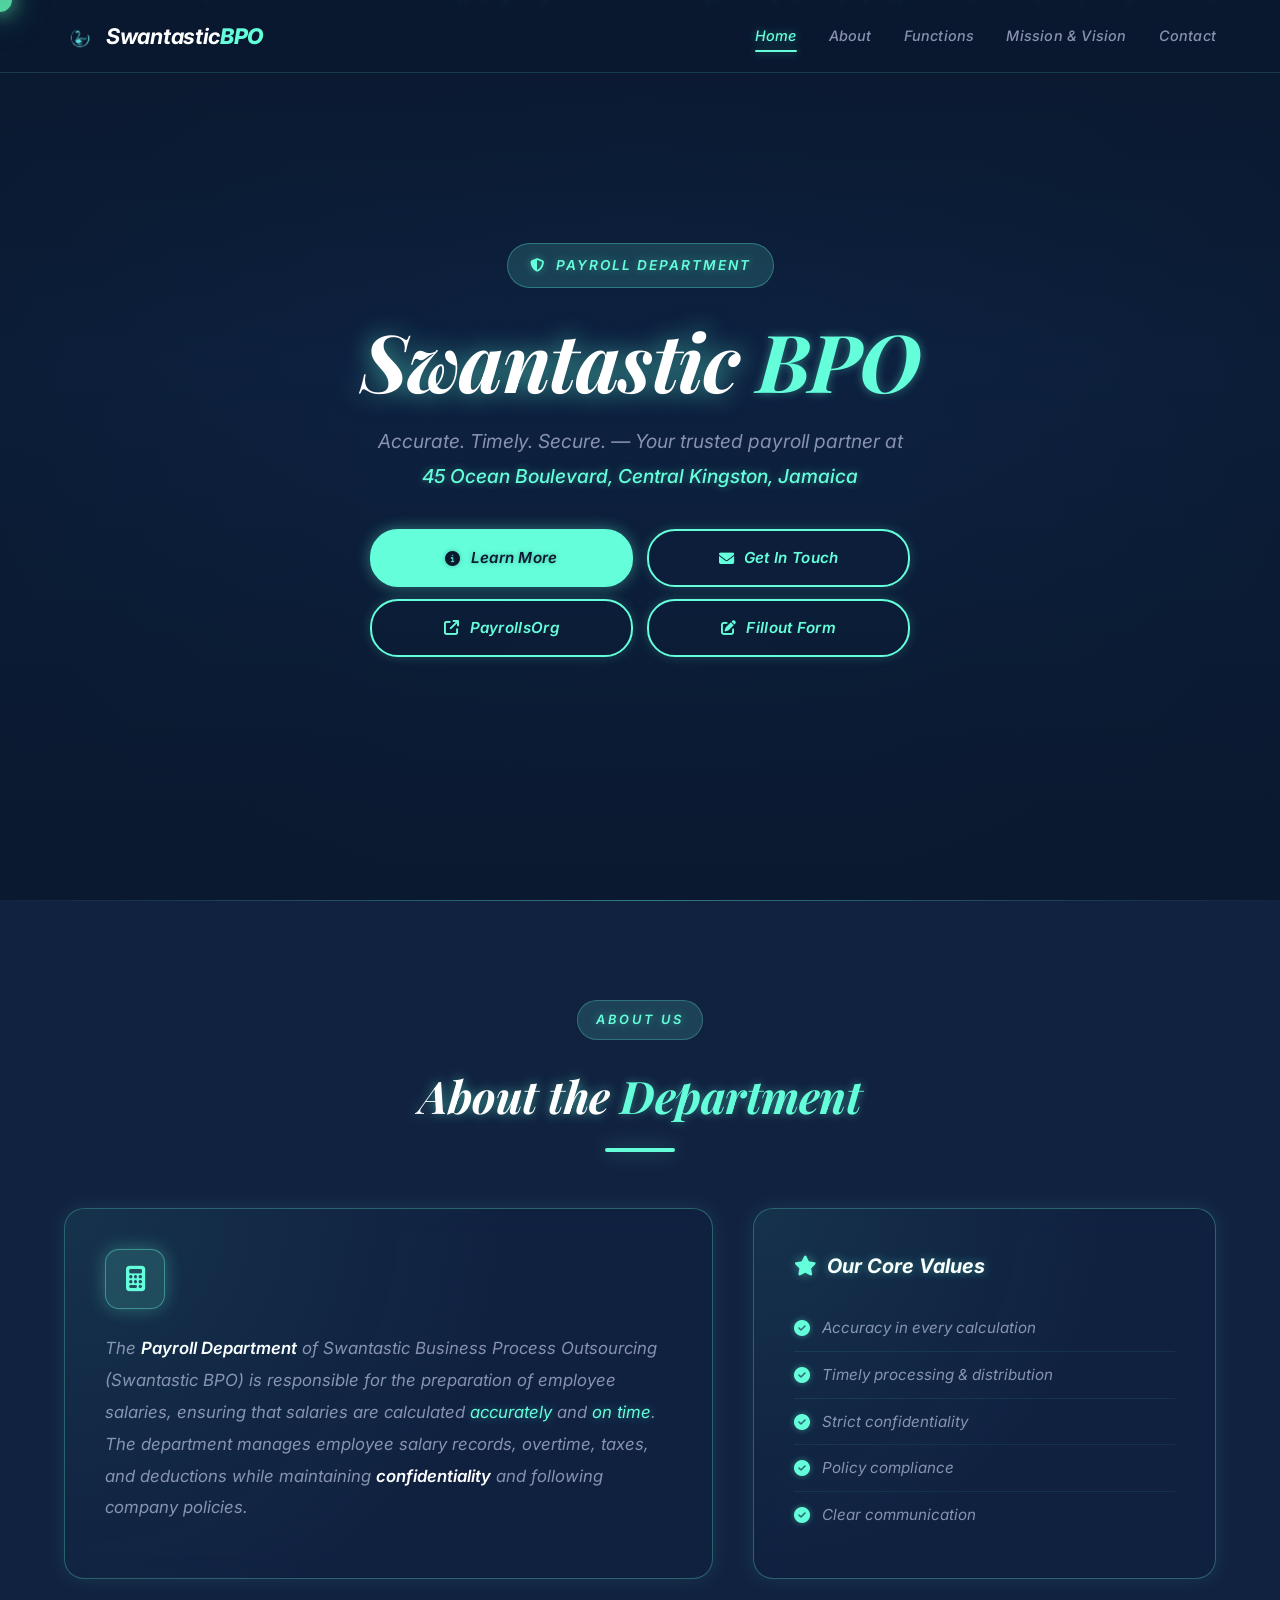
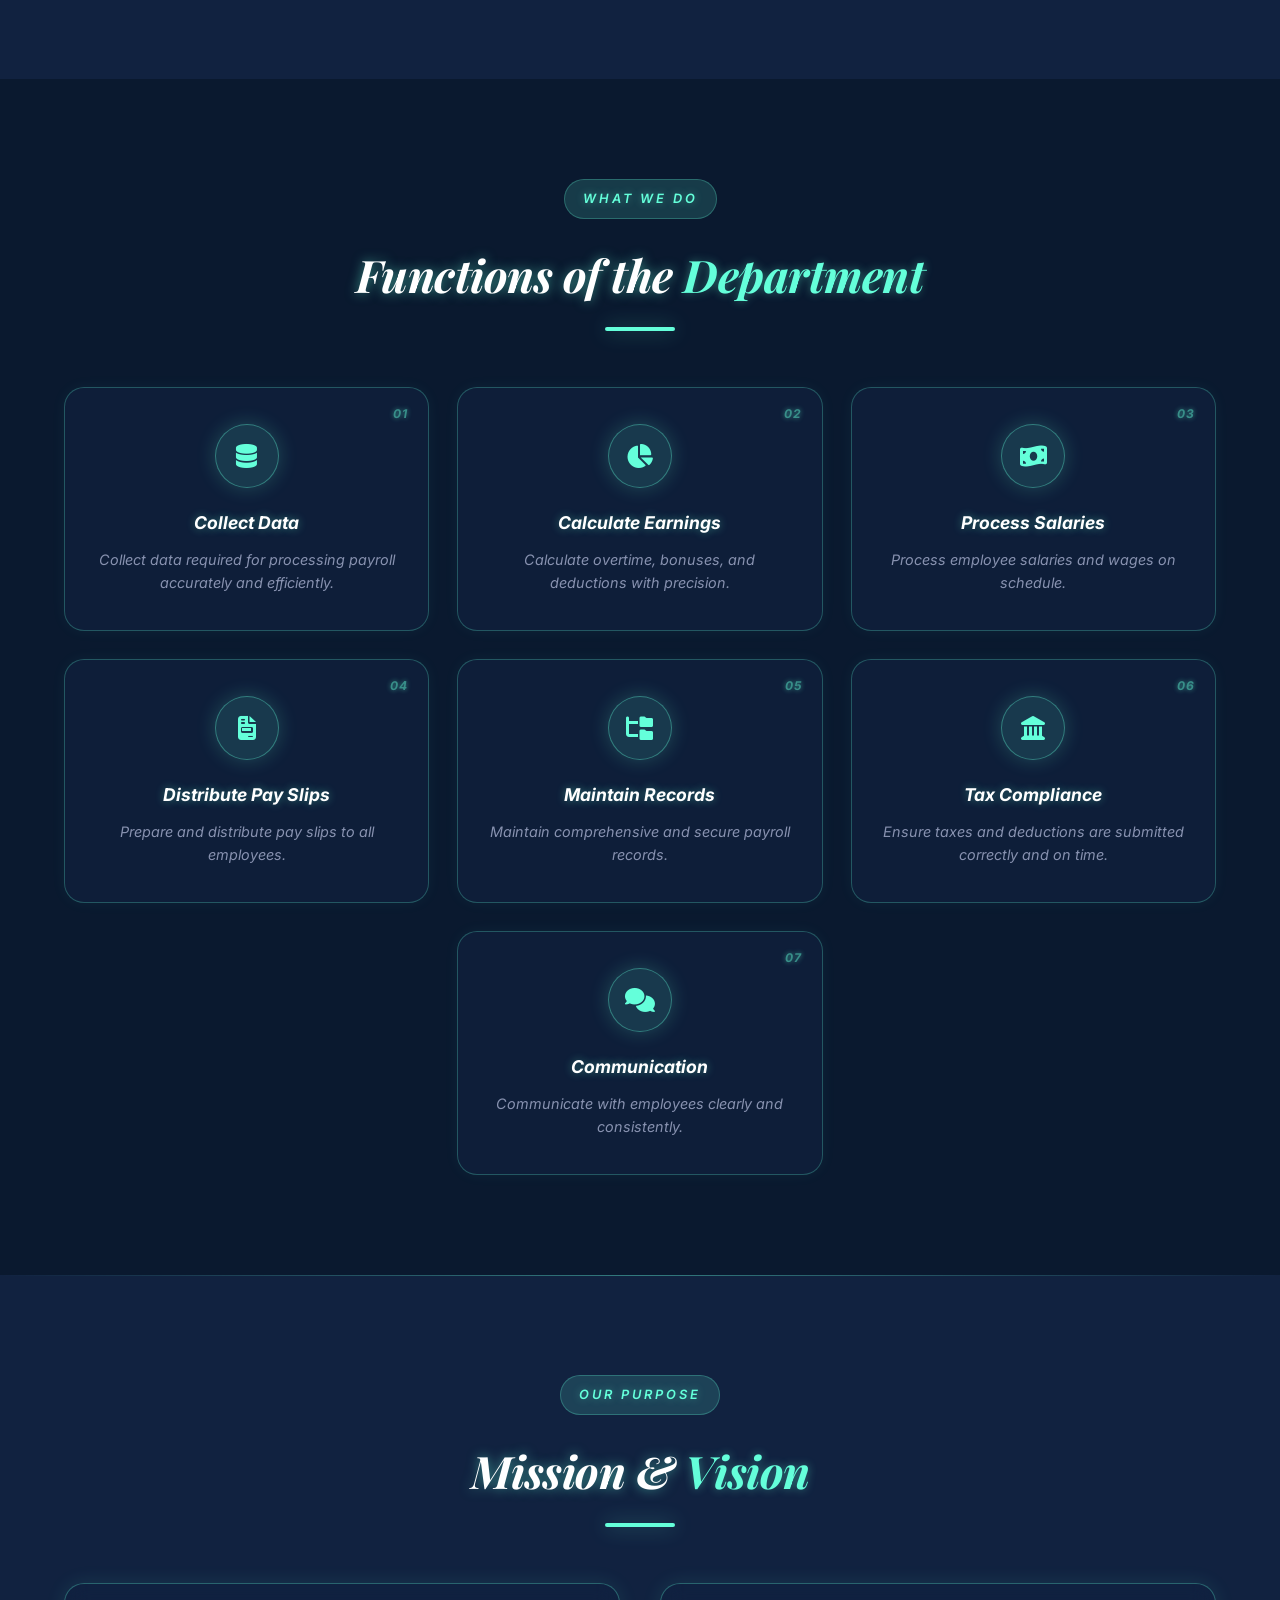
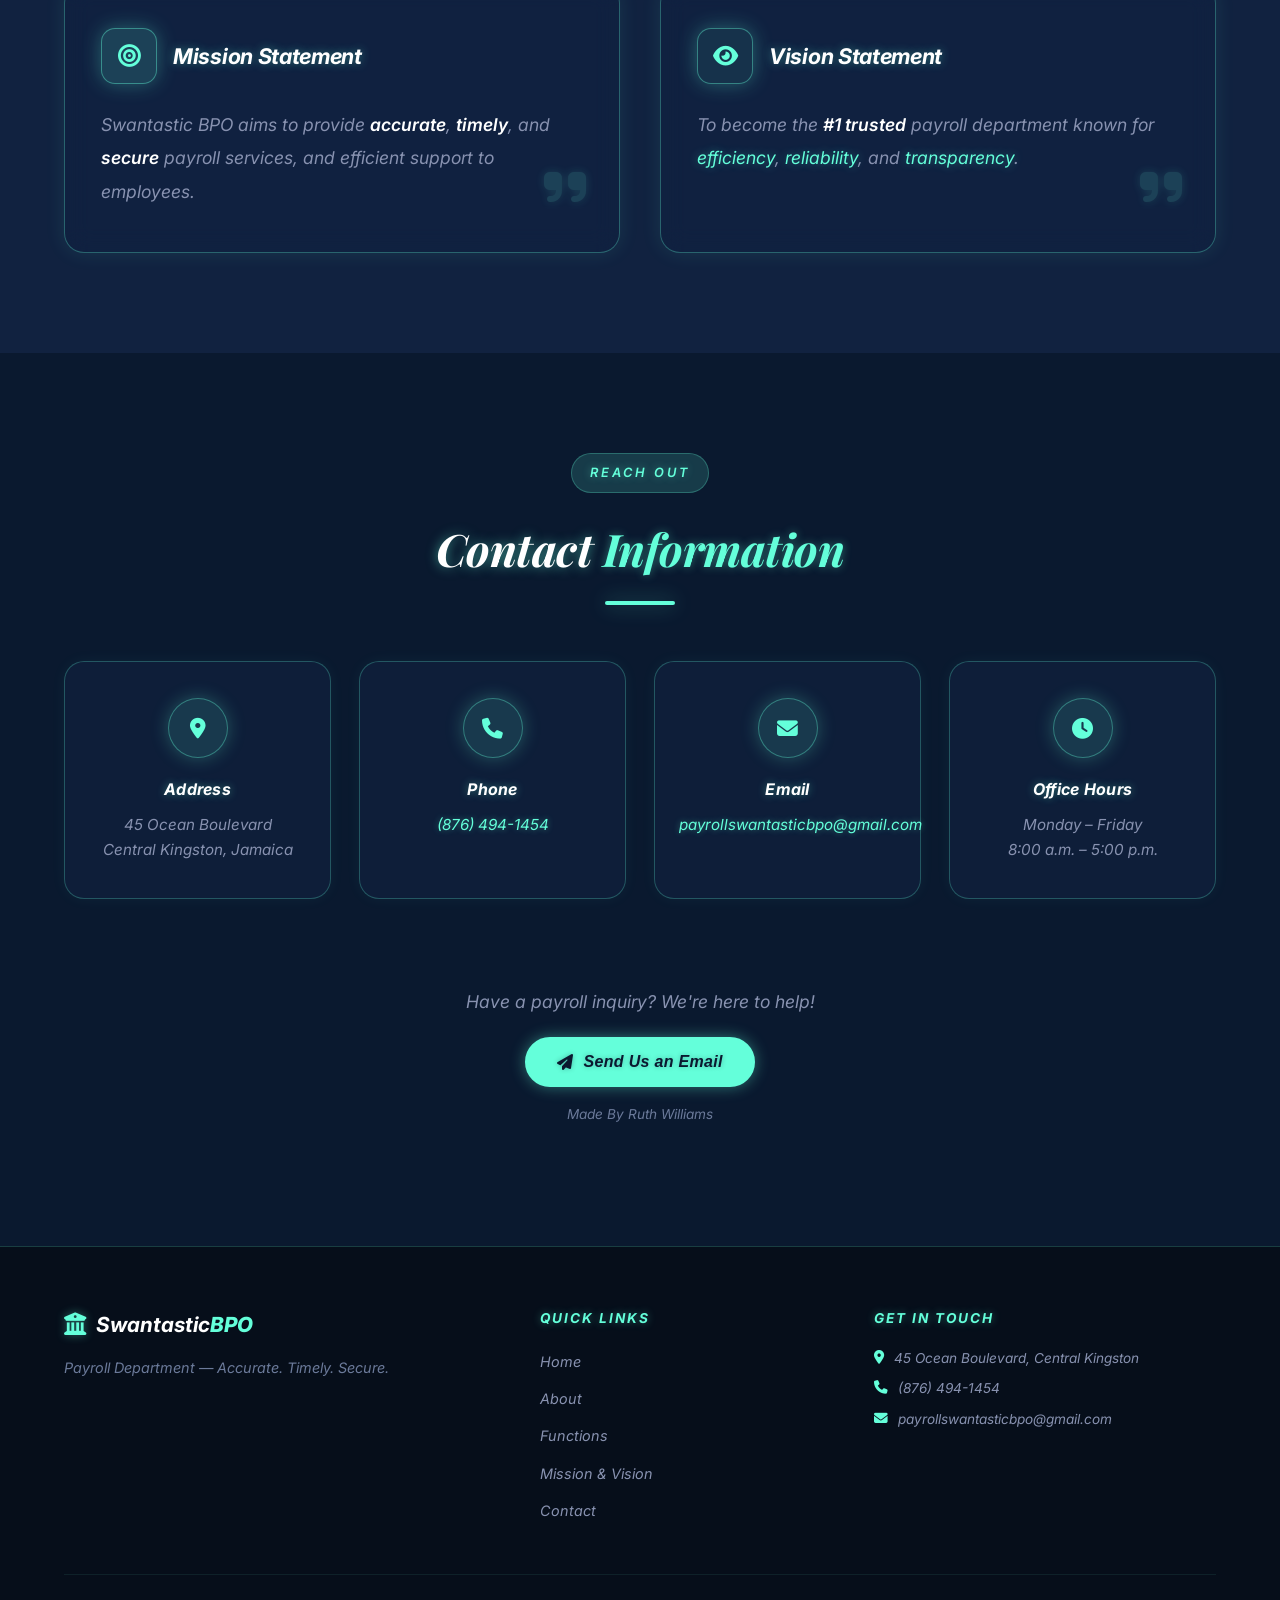
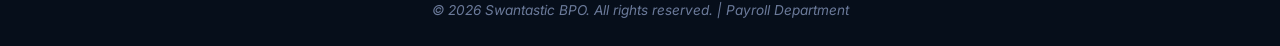
==== commit e13c1c7a: "WE ARE FINISH LET'SGOOOOOOOOOOOOOOOOOOOOOOOO" ====
--- a/index.html
+++ b/index.html
@@ -229,6 +229,7 @@
 <button class="btn btn-primary" id="openEmailModalBtn">
 <i class="fa-solid fa-paper-plane"></i> Send Us an Email
 </button>
+<p style="margin-top: 16px; font-size: 0.85rem; color: var(--color-gray-mid);">Made By Ruth Williams</p>
 </div>
 </div>
 </section>
--- a/styles.css
+++ b/styles.css
@@ -1,1324 +1,171 @@
-/* ============================================
-   styles.css
-   Swantastic BPO - Payroll Department
-   Primary Color: #0A192F (Dark Navy Blue)
-   ============================================ */
-
-/* --- CSS Custom Properties --- */
 :root {
-    --color-primary: #0A192F;
-    --color-primary-light: #112240;
-    --color-primary-lighter: #1A3356;
-    --color-accent: #64FFDA;
-    --color-accent-dim: rgba(100, 255, 218, 0.15);
-    --color-accent-glow: rgba(100, 255, 218, 0.4);
-    --color-white: #FFFFFF;
-    --color-off-white: #E6F1FF;
-    --color-gray-light: #8892B0;
-    --color-gray-mid: #6B7A9A;
-    --color-gray-dark: #3D4C6B;
-    --color-card-bg: rgba(17, 34, 64, 0.8);
-    --color-card-border: rgba(100, 255, 218, 0.2);
-    --color-card-hover-border: rgba(100, 255, 218, 0.6);
-    --font-primary: 'Inter', -apple-system, BlinkMacSystemFont, 'Segoe UI', sans-serif;
-    --font-display: 'Playfair Display', Georgia, 'Times New Roman', serif;
-    --transition-fast: 0.2s ease;
-    --transition-smooth: 0.35s cubic-bezier(0.4, 0, 0.2, 1);
-    --shadow-sm: 0 2px 8px rgba(0, 0, 0, 0.3);
-    --shadow-md: 0 8px 32px rgba(0, 0, 0, 0.4);
-    --shadow-lg: 0 16px 48px rgba(0, 0, 0, 0.5);
-    --shadow-glow: 0 0 40px rgba(100, 255, 218, 0.25);
-    --border-radius-sm: 8px;
-    --border-radius-md: 14px;
-    --border-radius-lg: 20px;
-    --border-radius-xl: 28px;
-    --max-width: 1200px;
+--color-primary: #0A192F;
+--color-primary-light: #112240;
+--color-primary-lighter: #1A3356;
+--color-accent: #64FFDA;
+--color-accent-dim: rgba(100,255,218,0.15);
+--color-accent-glow: rgba(100,255,218,0.4);
+--color-white: #FFFFFF;
+--color-off-white: #E6F1FF;
+--color-gray-light: #8892B0;
+--color-gray-mid: #6B7A9A;
+--color-gray-dark: #3D4C6B;
+--color-card-bg: rgba(17,34,64,0.8);
+--color-card-border: rgba(100,255,218,0.2);
+--color-card-hover-border: rgba(100,255,218,0.6);
+--font-primary: 'Inter', -apple-system, BlinkMacSystemFont, 'Segoe UI', sans-serif;
+--font-display: 'Playfair Display', Georgia, 'Times New Roman', serif;
+--transition-fast: 0.2s ease;
+--transition-smooth: 0.35s cubic-bezier(0.4,0,0.2,1);
+--shadow-sm: 0 2px 8px rgba(0,0,0,0.3);
+--shadow-md: 0 8px 32px rgba(0,0,0,0.4);
+--shadow-lg: 0 16px 48px rgba(0,0,0,0.5);
+--shadow-glow: 0 0 40px rgba(100,255,218,0.25);
+--border-radius-sm: 8px;
+--border-radius-md: 14px;
+--border-radius-lg: 20px;
+--border-radius-xl: 28px;
+--max-width: 1200px;
 }
-
-/* --- Reset & Base Styles --- */
-*,
-*::before,
-*::after {
-    margin: 0;
-    padding: 0;
-    box-sizing: border-box;
-}
-
-html {
-    scroll-behavior: smooth;
-    font-size: 16px;
-}
-
-body {
-    font-family: var(--font-primary);
-    background-color: var(--color-primary);
-    color: var(--color-off-white);
-    line-height: 1.7;
-    overflow-x: hidden;
-    -webkit-font-smoothing: antialiased;
-    -moz-osx-font-smoothing: grayscale;
-    font-style: italic;
-}
-
-body.desktop-cursor {
-    cursor: none;
-}
-
-h1, h2, h3, h4, h5, h6 {
-    font-style: italic;
-}
-
-img {
-    max-width: 100%;
-    display: block;
-}
-
-a {
-    text-decoration: none;
-    color: inherit;
-    transition: color var(--transition-fast);
-}
-
-ul {
-    list-style: none;
-}
-
-strong {
-    font-weight: 600;
-    color: var(--color-white);
-}
-
-/* --- Scrollbar Styling --- */
-::-webkit-scrollbar {
-    width: 8px;
-}
-
-::-webkit-scrollbar-track {
-    background: var(--color-primary);
-}
-
-::-webkit-scrollbar-thumb {
-    background: var(--color-primary-lighter);
-    border-radius: 4px;
-}
-
-::-webkit-scrollbar-thumb:hover {
-    background: var(--color-gray-dark);
-}
-
-/* --- Section Container --- */
-.section-container {
-    max-width: var(--max-width);
-    margin: 0 auto;
-    padding: 0 24px;
-}
-
-/* --- Section Header --- */
-.section-header {
-    text-align: center;
-    margin-bottom: 56px;
-}
-
-.section-tag {
-    display: inline-block;
-    font-size: 0.8rem;
-    font-weight: 600;
-    letter-spacing: 3px;
-    text-transform: uppercase;
-    color: var(--color-accent);
-    background: var(--color-accent-dim);
-    padding: 8px 18px;
-    border-radius: 50px;
-    margin-bottom: 18px;
-    border: 1px solid rgba(100, 255, 218, 0.25);
-    text-shadow: 0 0 8px var(--color-accent-glow);
-}
-
-.section-title {
-    font-family: var(--font-display);
-    font-size: 2.8rem;
-    font-weight: 700;
-    color: var(--color-white);
-    margin-bottom: 14px;
-    letter-spacing: -0.5px;
-    text-shadow: 0 0 12px rgba(100, 255, 218, 0.5);
-}
-
-.text-accent {
-    color: var(--color-accent);
-    text-shadow: 0 0 10px var(--color-accent-glow);
-}
-
-.section-divider {
-    width: 70px;
-    height: 4px;
-    background: var(--color-accent);
-    margin: 0 auto;
-    border-radius: 2px;
-    box-shadow: 0 0 20px var(--color-accent-glow);
-}
-
-/* --- Buttons --- */
-.btn {
-    display: inline-flex;
-    align-items: center;
-    gap: 10px;
-    padding: 14px 30px;
-    font-size: 1rem;
-    font-weight: 600;
-    border-radius: var(--border-radius-xl);
-    transition: all var(--transition-smooth);
-    border: 2px solid transparent;
-    letter-spacing: 0.3px;
-    font-style: italic;
-}
-
-.btn-primary {
-    background: var(--color-accent);
-    color: var(--color-primary);
-    border-color: var(--color-accent);
-    box-shadow: 0 0 15px rgba(100, 255, 218, 0.4);
-    text-shadow: 0 0 5px rgba(10, 25, 47, 0.3);
-}
-
-.btn-primary:hover {
-    background: transparent;
-    color: var(--color-accent);
-    box-shadow: 0 0 40px rgba(100, 255, 218, 0.7);
-    transform: translateY(-3px);
-}
-
-.btn-outline {
-    background: transparent;
-    color: var(--color-accent);
-    border-color: var(--color-accent);
-    box-shadow: 0 0 12px rgba(100, 255, 218, 0.2);
-}
-
-.btn-outline:hover {
-    background: var(--color-accent);
-    color: var(--color-primary);
-    box-shadow: 0 0 35px rgba(100, 255, 218, 0.7);
-    transform: translateY(-3px);
-}
-
-/* ============================================
-   CUSTOM CURSOR (CYAN GLOW) – shown only on desktop
-   ============================================ */
-.cursor-dot {
-    position: fixed;
-    width: 24px;
-    height: 24px;
-    background: rgba(100, 255, 218, 0.9);
-    border-radius: 50%;
-    pointer-events: none;
-    z-index: 10001;  /* above modal overlay (10000) */
-    mix-blend-mode: difference;
-    box-shadow: 0 0 20px rgba(100, 255, 218, 0.8), 0 0 40px rgba(100, 255, 218, 0.5);
-    transform: translate(-50%, -50%);
-    transition: width 0.2s, height 0.2s, background-color 0.2s, box-shadow 0.2s;
-}
-
-.cursor-dot.hover {
-    width: 40px;
-    height: 40px;
-    background: rgba(100, 255, 218, 1);
-    box-shadow: 0 0 35px rgba(100, 255, 218, 1), 0 0 70px rgba(100, 255, 218, 0.8);
-    mix-blend-mode: normal;
-    background: var(--color-accent);
-}
-
-/* ============================================
-   NAVIGATION BAR
-   ============================================ */
-.navbar {
-    position: fixed;
-    top: 0;
-    left: 0;
-    width: 100%;
-    z-index: 1000;
-    background: rgba(10, 25, 47, 0.85);
-    backdrop-filter: blur(18px);
-    -webkit-backdrop-filter: blur(18px);
-    border-bottom: 1px solid rgba(100, 255, 218, 0.15);
-    transition: all var(--transition-smooth);
-}
-
-.navbar.scrolled {
-    background: rgba(10, 25, 47, 0.95);
-    box-shadow: 0 0 25px rgba(100, 255, 218, 0.15);
-}
-
-.nav-container {
-    max-width: var(--max-width);
-    margin: 0 auto;
-    padding: 0 24px;
-    display: flex;
-    align-items: center;
-    justify-content: space-between;
-    height: 72px;
-}
-
-.nav-logo {
-    display: flex;
-    align-items: center;
-    gap: 10px;
-    font-size: 1.35rem;
-    font-weight: 700;
-    color: var(--color-white);
-    letter-spacing: -0.3px;
-    font-style: italic;
-}
-
-.nav-logo i {
-    font-size: 1.5rem;
-    color: var(--color-accent);
-    text-shadow: 0 0 12px var(--color-accent-glow);
-}
-
-/* --- Added style for your image logo --- */
-.nav-logo-img {
-    height: 32px;
-    width: auto;
-    object-fit: contain;
-    border-radius: 4px;
-}
-
-.logo-highlight {
-    color: var(--color-accent);
-    font-weight: 800;
-}
-
-.nav-links {
-    display: flex;
-    align-items: center;
-    gap: 32px;
-}
-
-.nav-link {
-    font-size: 0.9rem;
-    font-weight: 500;
-    color: var(--color-gray-light);
-    position: relative;
-    padding: 6px 0;
-    transition: color var(--transition-fast);
-    letter-spacing: 0.2px;
-    font-style: italic;
-}
-
-.nav-link::after {
-    content: '';
-    position: absolute;
-    bottom: -2px;
-    left: 0;
-    width: 0;
-    height: 2px;
-    background: var(--color-accent);
-    border-radius: 1px;
-    box-shadow: 0 0 8px var(--color-accent-glow);
-    transition: width var(--transition-smooth);
-}
-
-.nav-link:hover,
-.nav-link.active {
-    color: var(--color-accent);
-    text-shadow: 0 0 10px var(--color-accent-glow);
-}
-
-.nav-link:hover::after,
-.nav-link.active::after {
-    width: 100%;
-}
-
-/* Hamburger Menu */
-.hamburger {
-    display: none;
-    flex-direction: column;
-    gap: 5px;
-    z-index: 1001;
-}
-
-.hamburger .bar {
-    width: 28px;
-    height: 3px;
-    background: var(--color-accent);
-    border-radius: 3px;
-    box-shadow: 0 0 6px var(--color-accent-glow);
-    transition: all var(--transition-smooth);
-}
-
-.hamburger.active .bar:nth-child(1) {
-    transform: rotate(45deg) translate(5px, 6px);
-}
-
-.hamburger.active .bar:nth-child(2) {
-    opacity: 0;
-}
-
-.hamburger.active .bar:nth-child(3) {
-    transform: rotate(-45deg) translate(5px, -6px);
-}
-
-/* ============================================
-   HERO SECTION
-   ============================================ */
-.hero {
-    position: relative;
-    min-height: 100vh;
-    display: flex;
-    align-items: center;
-    justify-content: center;
-    text-align: center;
-    overflow: hidden;
-    background: linear-gradient(180deg, #0A192F 0%, #0D2140 40%, #0A192F 100%);
-}
-
-.hero-overlay {
-    position: absolute;
-    top: 0;
-    left: 0;
-    width: 100%;
-    height: 100%;
-    background: radial-gradient(ellipse at center, transparent 30%, rgba(10, 25, 47, 0.85) 100%);
-    z-index: 1;
-}
-
-.hero-particles {
-    position: absolute;
-    top: 0;
-    left: 0;
-    width: 100%;
-    height: 100%;
-    z-index: 0;
-    pointer-events: none;
-}
-
-.particle {
-    position: absolute;
-    width: 3px;
-    height: 3px;
-    background: var(--color-accent);
-    border-radius: 50%;
-    opacity: 0;
-    animation: floatUp 6s infinite;
-    box-shadow: 0 0 6px var(--color-accent);
-}
-
-@keyframes floatUp {
-    0% {
-        opacity: 0;
-        transform: translateY(100vh) scale(0);
-    }
-    15% {
-        opacity: 0.8;
-    }
-    85% {
-        opacity: 0.3;
-    }
-    100% {
-        opacity: 0;
-        transform: translateY(-10vh) scale(1.5);
-    }
-}
-
-.hero-content {
-    position: relative;
-    z-index: 2;
-    max-width: 800px;
-    padding: 0 24px;
-}
-
-.hero-badge {
-    display: inline-flex;
-    align-items: center;
-    gap: 10px;
-    background: var(--color-accent-dim);
-    border: 1px solid rgba(100, 255, 218, 0.3);
-    padding: 10px 22px;
-    border-radius: 50px;
-    font-size: 0.85rem;
-    font-weight: 600;
-    letter-spacing: 2px;
-    text-transform: uppercase;
-    color: var(--color-accent);
-    margin-bottom: 28px;
-    animation: fadeInDown 0.8s ease-out;
-    text-shadow: 0 0 8px var(--color-accent-glow);
-}
-
-.hero-title {
-    font-family: var(--font-display);
-    font-size: 5rem;
-    font-weight: 700;
-    color: var(--color-white);
-    line-height: 1.1;
-    margin-bottom: 20px;
-    letter-spacing: -1.5px;
-    animation: fadeInUp 0.8s ease-out 0.15s both;
-    text-shadow: 0 0 25px rgba(100, 255, 218, 0.6);
-}
-
-.hero-subtitle {
-    font-size: 1.2rem;
-    color: var(--color-gray-light);
-    margin-bottom: 36px;
-    line-height: 1.8;
-    animation: fadeInUp 0.8s ease-out 0.3s both;
-}
-
-.hero-address {
-    color: var(--color-accent);
-    font-weight: 500;
-    white-space: nowrap;
-    text-shadow: 0 0 8px var(--color-accent-glow);
-}
-
-.hero-buttons {
-    display: flex;
-    flex-direction: column;
-    align-items: center;
-    gap: 20px;
-    animation: fadeInUp 0.8s ease-out 0.45s both;
-}
-
-.hero-buttons-row {
-    display: flex;
-    gap: 18px;
-    justify-content: center;
-    flex-wrap: wrap;
-}
-
-.hero-extra-btn {
-    /* additional styling if needed; inherits .btn-outline */
-}
-
-/* ============================================
-   ABOUT SECTION
-   ============================================ */
-.about-section {
-    padding: 100px 0;
-    background: var(--color-primary-light);
-    position: relative;
-}
-
-.about-section::before {
-    content: '';
-    position: absolute;
-    top: 0;
-    left: 0;
-    width: 100%;
-    height: 1px;
-    background: linear-gradient(90deg, transparent, rgba(100, 255, 218, 0.4), transparent);
-}
-
-.about-grid {
-    display: grid;
-    grid-template-columns: 1.4fr 1fr;
-    gap: 40px;
-    align-items: stretch;
-}
-
-.about-card {
-    background: rgba(17, 34, 64, 0.7);
-    backdrop-filter: blur(12px);
-    border: 1px solid rgba(100, 255, 218, 0.3);
-    border-radius: var(--border-radius-lg);
-    padding: 40px;
-    transition: all var(--transition-smooth);
-    position: relative;
-    overflow: hidden;
-    box-shadow: 0 0 20px rgba(100, 255, 218, 0.1);
-}
-
-.about-card::before {
-    content: '';
-    position: absolute;
-    top: 0;
-    left: 0;
-    width: 100%;
-    height: 100%;
-    background: radial-gradient(circle at top left, rgba(100, 255, 218, 0.08), transparent 60%);
-    pointer-events: none;
-}
-
-.about-card:hover {
-    border-color: var(--color-card-hover-border);
-    box-shadow: 0 0 50px rgba(100, 255, 218, 0.3);
-    transform: translateY(-4px);
-}
-
-.about-icon-wrapper {
-    width: 60px;
-    height: 60px;
-    background: var(--color-accent-dim);
-    border-radius: var(--border-radius-md);
-    display: flex;
-    align-items: center;
-    justify-content: center;
-    font-size: 1.6rem;
-    color: var(--color-accent);
-    margin-bottom: 24px;
-    border: 1px solid rgba(100, 255, 218, 0.4);
-    box-shadow: 0 0 18px rgba(100, 255, 218, 0.3);
-}
-
-.about-description {
-    font-size: 1.05rem;
-    color: var(--color-gray-light);
-    line-height: 1.9;
-}
-
-.about-values-card .card-title {
-    font-size: 1.25rem;
-    font-weight: 700;
-    color: var(--color-white);
-    margin-bottom: 22px;
-    display: flex;
-    align-items: center;
-    gap: 10px;
-    text-shadow: 0 0 10px var(--color-accent-glow);
-}
-
-.card-title i {
-    color: var(--color-accent);
-}
-
-.values-list li {
-    padding: 10px 0;
-    color: var(--color-gray-light);
-    font-size: 0.95rem;
-    display: flex;
-    align-items: center;
-    gap: 12px;
-    border-bottom: 1px solid rgba(100, 255, 218, 0.08);
-    transition: all var(--transition-fast);
-}
-
-.values-list li:last-child {
-    border-bottom: none;
-}
-
-.values-list li i {
-    color: var(--color-accent);
-    font-size: 1rem;
-    text-shadow: 0 0 6px var(--color-accent-glow);
-}
-
-.values-list li:hover {
-    color: var(--color-white);
-    padding-left: 6px;
-}
-
-/* ============================================
-   FUNCTIONS SECTION
-   ============================================ */
-.functions-section {
-    padding: 100px 0;
-    background: var(--color-primary);
-    position: relative;
-}
-
-.functions-grid {
-    display: grid;
-    grid-template-columns: repeat(3, 1fr);
-    gap: 28px;
-}
-
-.function-card {
-    background: rgba(17, 34, 64, 0.65);
-    backdrop-filter: blur(10px);
-    border: 1px solid rgba(100, 255, 218, 0.25);
-    border-radius: var(--border-radius-lg);
-    padding: 36px 28px;
-    text-align: center;
-    position: relative;
-    transition: all var(--transition-smooth);
-    overflow: hidden;
-    box-shadow: 0 0 15px rgba(100, 255, 218, 0.05);
-}
-
-.function-card::after {
-    content: '';
-    position: absolute;
-    bottom: 0;
-    left: 0;
-    width: 100%;
-    height: 3px;
-    background: var(--color-accent);
-    box-shadow: 0 0 15px var(--color-accent);
-    transform: scaleX(0);
-    transform-origin: left;
-    transition: transform var(--transition-smooth);
-}
-
-.function-card:hover {
-    border-color: var(--color-card-hover-border);
-    box-shadow: 0 0 40px rgba(100, 255, 218, 0.4);
-    transform: translateY(-6px);
-}
-
-.function-card:hover::after {
-    transform: scaleX(1);
-}
-
-.function-icon {
-    width: 64px;
-    height: 64px;
-    background: rgba(100, 255, 218, 0.12);
-    border-radius: 50%;
-    display: flex;
-    align-items: center;
-    justify-content: center;
-    font-size: 1.5rem;
-    color: var(--color-accent);
-    margin: 0 auto 20px;
-    border: 1px solid rgba(100, 255, 218, 0.35);
-    box-shadow: 0 0 20px rgba(100, 255, 218, 0.2);
-    transition: all var(--transition-smooth);
-}
-
-.function-card:hover .function-icon {
-    box-shadow: 0 0 35px rgba(100, 255, 218, 0.6);
-    transform: scale(1.08);
-}
-
-.function-card h3 {
-    font-size: 1.1rem;
-    font-weight: 700;
-    color: var(--color-white);
-    margin-bottom: 10px;
-    text-shadow: 0 0 8px var(--color-accent-glow);
-}
-
-.function-card p {
-    font-size: 0.9rem;
-    color: var(--color-gray-light);
-    line-height: 1.6;
-}
-
-.function-number {
-    position: absolute;
-    top: 16px;
-    right: 20px;
-    font-size: 0.75rem;
-    font-weight: 700;
-    color: var(--color-accent);
-    opacity: 0.5;
-    letter-spacing: 1px;
-    text-shadow: 0 0 5px var(--color-accent);
-}
-
-/* Center the Communication card (7th item) */
-.communication-card {
-    grid-column: 2 / 3;
-}
-
-/* ============================================
-   MISSION & VISION SECTION
-   ============================================ */
-.mission-section {
-    padding: 100px 0;
-    background: var(--color-primary-light);
-    position: relative;
-}
-
-.mission-section::before {
-    content: '';
-    position: absolute;
-    top: 0;
-    left: 0;
-    width: 100%;
-    height: 1px;
-    background: linear-gradient(90deg, transparent, rgba(100, 255, 218, 0.4), transparent);
-}
-
-.mission-grid {
-    display: grid;
-    grid-template-columns: repeat(auto-fit, minmax(380px, 1fr));
-    gap: 40px;
-}
-
-.mission-card {
-    background: rgba(17, 34, 64, 0.7);
-    backdrop-filter: blur(12px);
-    border: 1px solid rgba(100, 255, 218, 0.3);
-    border-radius: var(--border-radius-lg);
-    padding: 44px 36px;
-    position: relative;
-    transition: all var(--transition-smooth);
-    overflow: hidden;
-    box-shadow: 0 0 20px rgba(100, 255, 218, 0.1);
-}
-
-.mission-card::before {
-    content: '';
-    position: absolute;
-    top: -50%;
-    right: -50%;
-    width: 200px;
-    height: 200px;
-    background: radial-gradient(circle, rgba(100, 255, 218, 0.1), transparent 70%);
-    pointer-events: none;
-}
-
-.mission-card:hover {
-    border-color: var(--color-card-hover-border);
-    box-shadow: 0 0 50px rgba(100, 255, 218, 0.35);
-    transform: translateY(-5px);
-}
-
-.mission-card-header {
-    display: flex;
-    align-items: center;
-    gap: 16px;
-    margin-bottom: 24px;
-}
-
-.mission-icon {
-    width: 56px;
-    height: 56px;
-    background: var(--color-accent-dim);
-    border-radius: var(--border-radius-md);
-    display: flex;
-    align-items: center;
-    justify-content: center;
-    font-size: 1.4rem;
-    color: var(--color-accent);
-    border: 1px solid rgba(100, 255, 218, 0.4);
-    box-shadow: 0 0 20px rgba(100, 255, 218, 0.3);
-    flex-shrink: 0;
-}
-
-.vision-icon {
-    background: rgba(100, 255, 218, 0.08);
-}
-
-.mission-card-header h3 {
-    font-size: 1.35rem;
-    font-weight: 700;
-    color: var(--color-white);
-    letter-spacing: -0.3px;
-    text-shadow: 0 0 10px var(--color-accent-glow);
-}
-
-.mission-text {
-    font-size: 1.1rem;
-    color: var(--color-gray-light);
-    line-height: 1.9;
-}
-
-.mission-quote-mark {
-    position: absolute;
-    bottom: 24px;
-    right: 32px;
-    font-size: 3rem;
-    color: var(--color-accent);
-    opacity: 0.15;
-    text-shadow: 0 0 10px var(--color-accent);
-}
-
-/* ============================================
-   CONTACT SECTION
-   ============================================ */
-.contact-section {
-    padding: 100px 0;
-    background: var(--color-primary);
-    position: relative;
-}
-
-.contact-grid {
-    display: grid;
-    grid-template-columns: repeat(auto-fit, minmax(240px, 1fr));
-    gap: 28px;
-    margin-bottom: 48px;
-}
-
-.contact-card {
-    background: rgba(17, 34, 64, 0.65);
-    backdrop-filter: blur(10px);
-    border: 1px solid rgba(100, 255, 218, 0.25);
-    border-radius: var(--border-radius-lg);
-    padding: 36px 24px;
-    text-align: center;
-    transition: all var(--transition-smooth);
-    box-shadow: 0 0 15px rgba(100, 255, 218, 0.05);
-}
-
-.contact-card:hover {
-    border-color: var(--color-card-hover-border);
-    box-shadow: 0 0 40px rgba(100, 255, 218, 0.35);
-    transform: translateY(-5px);
-}
-
-.contact-icon-wrapper {
-    width: 60px;
-    height: 60px;
-    background: rgba(100, 255, 218, 0.12);
-    border-radius: 50%;
-    display: flex;
-    align-items: center;
-    justify-content: center;
-    font-size: 1.3rem;
-    color: var(--color-accent);
-    margin: 0 auto 18px;
-    border: 1px solid rgba(100, 255, 218, 0.35);
-    box-shadow: 0 0 18px rgba(100, 255, 218, 0.25);
-    transition: all var(--transition-smooth);
-}
-
-.contact-card:hover .contact-icon-wrapper {
-    box-shadow: 0 0 30px rgba(100, 255, 218, 0.55);
-}
-
-.contact-card h3 {
-    font-size: 1rem;
-    font-weight: 700;
-    color: var(--color-white);
-    margin-bottom: 10px;
-    letter-spacing: 0.3px;
-    text-shadow: 0 0 8px var(--color-accent-glow);
-}
-
-.contact-card p {
-    font-size: 0.95rem;
-    color: var(--color-gray-light);
-    line-height: 1.6;
-}
-
-.contact-card a {
-    color: var(--color-accent);
-    transition: color var(--transition-fast);
-    text-shadow: 0 0 6px var(--color-accent-glow);
-}
-
-.contact-card a:hover {
-    color: var(--color-white);
-    text-decoration: underline;
-}
-
-.contact-cta {
-    text-align: center;
-    padding: 40px 0 0;
-}
-
-.contact-cta p {
-    font-size: 1.1rem;
-    color: var(--color-gray-light);
-    margin-bottom: 20px;
-}
-
-/* ============================================
-   FOOTER
-   ============================================ */
-.footer {
-    background: #060E1A;
-    border-top: 1px solid rgba(100, 255, 218, 0.2);
-    padding: 60px 0 0;
-}
-
-.footer-container {
-    max-width: var(--max-width);
-    margin: 0 auto;
-    padding: 0 24px;
-}
-
-.footer-top {
-    display: grid;
-    grid-template-columns: 1.5fr 1fr 1.2fr;
-    gap: 48px;
-    padding-bottom: 40px;
-    border-bottom: 1px solid rgba(100, 255, 218, 0.08);
-}
-
-.footer-logo {
-    display: flex;
-    align-items: center;
-    gap: 10px;
-    font-size: 1.3rem;
-    font-weight: 700;
-    color: var(--color-white);
-    margin-bottom: 14px;
-    font-style: italic;
-}
-
-.footer-logo i {
-    color: var(--color-accent);
-    font-size: 1.4rem;
-    text-shadow: 0 0 10px var(--color-accent-glow);
-}
-
-.footer-tagline {
-    color: var(--color-gray-mid);
-    font-size: 0.9rem;
-}
-
-.footer-links h4,
-.footer-contact h4 {
-    font-size: 0.85rem;
-    font-weight: 700;
-    color: var(--color-accent);
-    text-transform: uppercase;
-    letter-spacing: 2px;
-    margin-bottom: 18px;
-    text-shadow: 0 0 8px var(--color-accent-glow);
-}
-
-.footer-links ul li {
-    margin-bottom: 10px;
-}
-
-.footer-links ul li a {
-    color: var(--color-gray-light);
-    font-size: 0.9rem;
-    transition: color var(--transition-fast);
-    font-style: italic;
-}
-
-.footer-links ul li a:hover {
-    color: var(--color-accent);
-    text-shadow: 0 0 8px var(--color-accent-glow);
-}
-
-.footer-contact ul li {
-    display: flex;
-    align-items: flex-start;
-    gap: 10px;
-    color: var(--color-gray-light);
-    font-size: 0.85rem;
-    margin-bottom: 10px;
-    line-height: 1.5;
-}
-
-.footer-contact ul li i {
-    color: var(--color-accent);
-    font-size: 0.85rem;
-    margin-top: 3px;
-    flex-shrink: 0;
-}
-
-.footer-bottom {
-    padding: 24px 0;
-    text-align: center;
-    font-size: 0.85rem;
-    color: var(--color-gray-mid);
-}
-
-/* ============================================
-   BACK TO TOP BUTTON
-   ============================================ */
-.back-to-top {
-    position: fixed;
-    bottom: 32px;
-    right: 32px;
-    width: 48px;
-    height: 48px;
-    background: var(--color-accent);
-    color: var(--color-primary);
-    border: none;
-    border-radius: 50%;
-    font-size: 1.1rem;
-    display: flex;
-    align-items: center;
-    justify-content: center;
-    box-shadow: 0 0 25px rgba(100, 255, 218, 0.6);
-    opacity: 0;
-    visibility: hidden;
-    transform: translateY(20px);
-    transition: all var(--transition-smooth);
-    z-index: 999;
-}
-
-.back-to-top.visible {
-    opacity: 1;
-    visibility: visible;
-    transform: translateY(0);
-}
-
-.back-to-top:hover {
-    background: var(--color-white);
-    box-shadow: 0 0 45px rgba(100, 255, 218, 0.9);
-    transform: translateY(-4px);
-}
-
-/* ============================================
-   EMAIL MODAL
-   ============================================ */
-.modal-overlay {
-    position: fixed;
-    top: 0;
-    left: 0;
-    width: 100%;
-    height: 100%;
-    background: rgba(10, 25, 47, 0.85);
-    backdrop-filter: blur(10px);
-    display: flex;
-    align-items: center;
-    justify-content: center;
-    z-index: 10000;
-    opacity: 0;
-    visibility: hidden;
-    transition: opacity 0.3s ease, visibility 0.3s ease;
-}
-
-.modal-overlay.active {
-    opacity: 1;
-    visibility: visible;
-}
-
-.modal-content {
-    background: rgba(17, 34, 64, 0.95);
-    border: 1px solid rgba(100, 255, 218, 0.4);
-    border-radius: var(--border-radius-lg);
-    padding: 40px 32px;
-    width: 90%;
-    max-width: 520px;
-    position: relative;
-    box-shadow: 0 0 60px rgba(100, 255, 218, 0.3);
-    font-style: italic;
-    animation: modalIn 0.3s ease-out;
-}
-
-@keyframes modalIn {
-    from { transform: scale(0.9); opacity: 0; }
-    to { transform: scale(1); opacity: 1; }
-}
-
-.modal-close {
-    position: absolute;
-    top: 12px;
-    right: 16px;
-    background: none;
-    border: none;
-    color: var(--color-accent);
-    font-size: 2rem;
-    transition: color 0.2s;
-    line-height: 1;
-}
-
-.modal-close:hover {
-    color: var(--color-white);
-}
-
-.modal-title {
-    font-size: 1.6rem;
-    font-weight: 700;
-    color: var(--color-white);
-    margin-bottom: 24px;
-    text-align: center;
-    text-shadow: 0 0 10px var(--color-accent-glow);
-}
-
-.modal-field {
-    margin-bottom: 20px;
-}
-
-.modal-field label {
-    display: block;
-    font-size: 0.9rem;
-    font-weight: 600;
-    color: var(--color-gray-light);
-    margin-bottom: 8px;
-}
-
-.disabled-input {
-    width: 100%;
-    padding: 12px 16px;
-    background: rgba(100, 255, 218, 0.08);
-    border: 1px solid rgba(100, 255, 218, 0.25);
-    border-radius: var(--border-radius-sm);
-    color: var(--color-gray-mid);
-    font-size: 0.95rem;
-    font-style: italic;
-    outline: none;
-    cursor: not-allowed;
-}
-
-#messageField {
-    width: 100%;
-    padding: 14px 16px;
-    background: rgba(10, 25, 47, 0.8);
-    border: 1px solid rgba(100, 255, 218, 0.3);
-    border-radius: var(--border-radius-sm);
-    color: var(--color-white);
-    font-size: 0.95rem;
-    font-style: italic;
-    resize: vertical;
-    transition: border-color 0.2s, box-shadow 0.2s;
-    font-family: var(--font-primary);
-}
-
-#messageField:focus {
-    outline: none;
-    border-color: var(--color-accent);
-    box-shadow: 0 0 15px rgba(100, 255, 218, 0.2);
-}
-
-#charCounter {
-    color: var(--color-accent);
-    font-weight: 600;
-}
-
-.modal-send-btn {
-    width: 100%;
-    justify-content: center;
-    margin-top: 8px;
-}
-
-/* ============================================
-   RESPONSIVE DESIGN
-   ============================================ */
-@media (max-width: 1024px) {
-    .hero-title {
-        font-size: 3.5rem;
-    }
-
-    .section-title {
-        font-size: 2.2rem;
-    }
-
-    .about-grid {
-        grid-template-columns: 1fr;
-    }
-
-    .mission-grid {
-        grid-template-columns: 1fr;
-        max-width: 600px;
-        margin: 0 auto;
-    }
-
-    .footer-top {
-        grid-template-columns: 1fr 1fr;
-        gap: 32px;
-    }
-
-    .footer-brand {
-        grid-column: 1 / -1;
-    }
-
-    .functions-grid {
-        grid-template-columns: repeat(2, 1fr);
-    }
-
-    .communication-card {
-        grid-column: span 1;
-    }
-}
-
-@media (max-width: 768px) {
-    .nav-links {
-        position: fixed;
-        top: 0;
-        right: -100%;
-        width: 75%;
-        max-width: 360px;
-        height: 100vh;
-        background: rgba(10, 25, 47, 0.97);
-        backdrop-filter: blur(20px);
-        -webkit-backdrop-filter: blur(20px);
-        flex-direction: column;
-        justify-content: center;
-        align-items: center;
-        gap: 40px;
-        transition: right var(--transition-smooth);
-        box-shadow: var(--shadow-lg);
-        z-index: 1000;
-    }
-
-    .nav-links.active {
-        right: 0;
-    }
-
-    .nav-link {
-        font-size: 1.1rem;
-    }
-
-    .hamburger {
-        display: flex;
-    }
-
-    .hero-title {
-        font-size: 2.6rem;
-    }
-
-    .hero-subtitle {
-        font-size: 1rem;
-    }
-
-    .hero-buttons-row {
-        flex-direction: column;
-        align-items: center;
-    }
-
-    .section-title {
-        font-size: 1.8rem;
-    }
-
-    .about-card {
-        padding: 28px 22px;
-    }
-
-    .functions-grid {
-        grid-template-columns: 1fr 1fr;
-    }
-
-    .communication-card {
-        grid-column: span 1;
-    }
-
-    .contact-grid {
-        grid-template-columns: repeat(auto-fit, minmax(200px, 1fr));
-    }
-
-    .footer-top {
-        grid-template-columns: 1fr;
-        gap: 28px;
-    }
-
-    .back-to-top {
-        bottom: 20px;
-        right: 20px;
-        width: 42px;
-        height: 42px;
-        font-size: 1rem;
-    }
-}
-
-@media (max-width: 480px) {
-    .hero-title {
-        font-size: 2rem;
-    }
-
-    .hero-badge {
-        font-size: 0.7rem;
-        padding: 8px 16px;
-        letter-spacing: 1.5px;
-    }
-
-    .section-title {
-        font-size: 1.5rem;
-    }
-
-    .mission-card {
-        padding: 28px 22px;
-    }
-
-    .mission-text {
-        font-size: 0.95rem;
-    }
-
-    .function-card {
-        padding: 28px 18px;
-    }
-
-    .functions-grid {
-        grid-template-columns: 1fr;
-    }
-
-    .communication-card {
-        grid-column: span 1;
-    }
-
-    .contact-card {
-        padding: 24px 16px;
-    }
-}
+*,*::before,*::after{margin:0;padding:0;box-sizing:border-box}
+html{scroll-behavior:smooth;font-size:16px}
+body{font-family:var(--font-primary);background-color:var(--color-primary);color:var(--color-off-white);line-height:1.7;overflow-x:hidden;-webkit-font-smoothing:antialiased;-moz-osx-font-smoothing:grayscale;font-style:italic}
+body.desktop-cursor{cursor:none}
+h1,h2,h3,h4,h5,h6{font-style:italic}
+img{max-width:100%;display:block}
+a{text-decoration:none;color:inherit;transition:color var(--transition-fast)}
+ul{list-style:none}
+strong{font-weight:600;color:var(--color-white)}
+::-webkit-scrollbar{width:8px}
+::-webkit-scrollbar-track{background:var(--color-primary)}
+::-webkit-scrollbar-thumb{background:var(--color-primary-lighter);border-radius:4px}
+::-webkit-scrollbar-thumb:hover{background:var(--color-gray-dark)}
+.section-container{max-width:var(--max-width);margin:0 auto;padding:0 24px}
+.section-header{text-align:center;margin-bottom:56px}
+.section-tag{display:inline-block;font-size:0.8rem;font-weight:600;letter-spacing:3px;text-transform:uppercase;color:var(--color-accent);background:var(--color-accent-dim);padding:8px 18px;border-radius:50px;margin-bottom:18px;border:1px solid rgba(100,255,218,0.25);text-shadow:0 0 8px var(--color-accent-glow)}
+.section-title{font-family:var(--font-display);font-size:2.8rem;font-weight:700;color:var(--color-white);margin-bottom:14px;letter-spacing:-0.5px;text-shadow:0 0 12px rgba(100,255,218,0.5)}
+.text-accent{color:var(--color-accent);text-shadow:0 0 10px var(--color-accent-glow)}
+.section-divider{width:70px;height:4px;background:var(--color-accent);margin:0 auto;border-radius:2px;box-shadow:0 0 20px var(--color-accent-glow)}
+.btn{display:inline-flex;align-items:center;gap:10px;padding:14px 30px;font-size:1rem;font-weight:600;border-radius:var(--border-radius-xl);transition:all var(--transition-smooth);border:2px solid transparent;letter-spacing:0.3px;font-style:italic;cursor:pointer}
+.btn-primary{background:var(--color-accent);color:var(--color-primary);border-color:var(--color-accent);box-shadow:0 0 15px rgba(100,255,218,0.4);text-shadow:0 0 5px rgba(10,25,47,0.3)}
+.btn-primary:hover{background:transparent;color:var(--color-accent);box-shadow:0 0 40px rgba(100,255,218,0.7);transform:translateY(-3px)}
+.btn-outline{background:transparent;color:var(--color-accent);border-color:var(--color-accent);box-shadow:0 0 12px rgba(100,255,218,0.2)}
+.btn-outline:hover{background:var(--color-accent);color:var(--color-primary);box-shadow:0 0 35px rgba(100,255,218,0.7);transform:translateY(-3px)}
+.cursor-dot{position:fixed;width:24px;height:24px;background:rgba(100,255,218,0.9);border-radius:50%;pointer-events:none;z-index:10001;mix-blend-mode:difference;box-shadow:0 0 20px rgba(100,255,218,0.8),0 0 40px rgba(100,255,218,0.5);transform:translate(-50%,-50%);transition:width 0.2s,height 0.2s,background-color 0.2s,box-shadow 0.2s}
+.cursor-dot.hover{width:40px;height:40px;background:rgba(100,255,218,1);box-shadow:0 0 35px rgba(100,255,218,1),0 0 70px rgba(100,255,218,0.8);mix-blend-mode:normal;background:var(--color-accent)}
+.navbar{position:fixed;top:0;left:0;width:100%;z-index:1000;background:rgba(10,25,47,0.85);backdrop-filter:blur(18px);-webkit-backdrop-filter:blur(18px);border-bottom:1px solid rgba(100,255,218,0.15);transition:all var(--transition-smooth)}
+.navbar.scrolled{background:rgba(10,25,47,0.95);box-shadow:0 0 25px rgba(100,255,218,0.15)}
+.nav-container{max-width:var(--max-width);margin:0 auto;padding:0 24px;display:flex;align-items:center;justify-content:space-between;height:72px}
+.nav-logo{display:flex;align-items:center;gap:10px;font-size:1.35rem;font-weight:700;color:var(--color-white);letter-spacing:-0.3px;font-style:italic}
+.nav-logo i{font-size:1.5rem;color:var(--color-accent);text-shadow:0 0 12px var(--color-accent-glow)}
+.nav-logo-img{height:32px;width:auto;object-fit:contain;border-radius:4px}
+.logo-highlight{color:var(--color-accent);font-weight:800}
+.nav-links{display:flex;align-items:center;gap:32px}
+.nav-link{font-size:0.9rem;font-weight:500;color:var(--color-gray-light);position:relative;padding:6px 0;transition:color var(--transition-fast);letter-spacing:0.2px;font-style:italic}
+.nav-link::after{content:'';position:absolute;bottom:-2px;left:0;width:0;height:2px;background:var(--color-accent);border-radius:1px;box-shadow:0 0 8px var(--color-accent-glow);transition:width var(--transition-smooth)}
+.nav-link:hover,.nav-link.active{color:var(--color-accent);text-shadow:0 0 10px var(--color-accent-glow)}
+.nav-link:hover::after,.nav-link.active::after{width:100%}
+.hamburger{display:none;flex-direction:column;gap:5px;z-index:1001}
+.hamburger .bar{width:28px;height:3px;background:var(--color-accent);border-radius:3px;box-shadow:0 0 6px var(--color-accent-glow);transition:all var(--transition-smooth)}
+.hamburger.active .bar:nth-child(1){transform:rotate(45deg) translate(5px,6px)}
+.hamburger.active .bar:nth-child(2){opacity:0}
+.hamburger.active .bar:nth-child(3){transform:rotate(-45deg) translate(5px,-6px)}
+.hero{position:relative;min-height:100vh;display:flex;align-items:center;justify-content:center;text-align:center;overflow:hidden;background:linear-gradient(180deg,#0A192F 0%,#0D2140 40%,#0A192F 100%)}
+.hero-overlay{position:absolute;top:0;left:0;width:100%;height:100%;background:radial-gradient(ellipse at center,transparent 30%,rgba(10,25,47,0.85) 100%);z-index:1}
+.hero-particles{position:absolute;top:0;left:0;width:100%;height:100%;z-index:0;pointer-events:none}
+.particle{position:absolute;width:3px;height:3px;background:var(--color-accent);border-radius:50%;opacity:0;animation:floatUp 6s infinite;box-shadow:0 0 6px var(--color-accent)}
+@keyframes floatUp{0%{opacity:0;transform:translateY(100vh) scale(0)}15%{opacity:0.8}85%{opacity:0.3}100%{opacity:0;transform:translateY(-10vh) scale(1.5)}}
+.hero-content{position:relative;z-index:2;max-width:800px;padding:0 24px}
+.hero-badge{display:inline-flex;align-items:center;gap:10px;background:var(--color-accent-dim);border:1px solid rgba(100,255,218,0.3);padding:10px 22px;border-radius:50px;font-size:0.85rem;font-weight:600;letter-spacing:2px;text-transform:uppercase;color:var(--color-accent);margin-bottom:28px;animation:fadeInDown 0.8s ease-out;text-shadow:0 0 8px var(--color-accent-glow)}
+@keyframes fadeInDown{from{opacity:0;transform:translateY(-20px)}to{opacity:1;transform:translateY(0)}}
+@keyframes fadeInUp{from{opacity:0;transform:translateY(20px)}to{opacity:1;transform:translateY(0)}}
+.hero-title{font-family:var(--font-display);font-size:5rem;font-weight:700;color:var(--color-white);line-height:1.1;margin-bottom:20px;letter-spacing:-1.5px;animation:fadeInUp 0.8s ease-out 0.15s both;text-shadow:0 0 25px rgba(100,255,218,0.6)}
+.hero-subtitle{font-size:1.2rem;color:var(--color-gray-light);margin-bottom:36px;line-height:1.8;animation:fadeInUp 0.8s ease-out 0.3s both}
+.hero-address{color:var(--color-accent);font-weight:500;white-space:nowrap;text-shadow:0 0 8px var(--color-accent-glow)}
+.hero-buttons{animation:fadeInUp 0.8s ease-out 0.45s both}
+.hero-buttons-grid{display:grid;grid-template-columns:1fr 1fr;gap:14px;max-width:540px;margin:0 auto}
+.hero-btn-col{display:flex;flex-direction:column;gap:12px}
+.hero-btn-col .btn{justify-content:center;width:100%;padding:14px 18px;font-size:0.95rem}
+.about-section{padding:100px 0;background:var(--color-primary-light);position:relative}
+.about-section::before{content:'';position:absolute;top:0;left:0;width:100%;height:1px;background:linear-gradient(90deg,transparent,rgba(100,255,218,0.4),transparent)}
+.about-grid{display:grid;grid-template-columns:1.4fr 1fr;gap:40px;align-items:stretch}
+.about-card{background:rgba(17,34,64,0.7);backdrop-filter:blur(12px);border:1px solid rgba(100,255,218,0.3);border-radius:var(--border-radius-lg);padding:40px;transition:all var(--transition-smooth);position:relative;overflow:hidden;box-shadow:0 0 20px rgba(100,255,218,0.1)}
+.about-card::before{content:'';position:absolute;top:0;left:0;width:100%;height:100%;background:radial-gradient(circle at top left,rgba(100,255,218,0.08),transparent 60%);pointer-events:none}
+.about-card:hover{border-color:var(--color-card-hover-border);box-shadow:0 0 50px rgba(100,255,218,0.3);transform:translateY(-4px)}
+.about-icon-wrapper{width:60px;height:60px;background:var(--color-accent-dim);border-radius:var(--border-radius-md);display:flex;align-items:center;justify-content:center;font-size:1.6rem;color:var(--color-accent);margin-bottom:24px;border:1px solid rgba(100,255,218,0.4);box-shadow:0 0 18px rgba(100,255,218,0.3)}
+.about-description{font-size:1.05rem;color:var(--color-gray-light);line-height:1.9}
+.about-values-card .card-title{font-size:1.25rem;font-weight:700;color:var(--color-white);margin-bottom:22px;display:flex;align-items:center;gap:10px;text-shadow:0 0 10px var(--color-accent-glow)}
+.card-title i{color:var(--color-accent)}
+.values-list li{padding:10px 0;color:var(--color-gray-light);font-size:0.95rem;display:flex;align-items:center;gap:12px;border-bottom:1px solid rgba(100,255,218,0.08);transition:all var(--transition-fast)}
+.values-list li:last-child{border-bottom:none}
+.values-list li i{color:var(--color-accent);font-size:1rem;text-shadow:0 0 6px var(--color-accent-glow)}
+.values-list li:hover{color:var(--color-white);padding-left:6px}
+.functions-section{padding:100px 0;background:var(--color-primary);position:relative}
+.functions-grid{display:grid;grid-template-columns:repeat(3,1fr);gap:28px}
+.function-card{background:rgba(17,34,64,0.65);backdrop-filter:blur(10px);border:1px solid rgba(100,255,218,0.25);border-radius:var(--border-radius-lg);padding:36px 28px;text-align:center;position:relative;transition:all var(--transition-smooth);overflow:hidden;box-shadow:0 0 15px rgba(100,255,218,0.05)}
+.function-card::after{content:'';position:absolute;bottom:0;left:0;width:100%;height:3px;background:var(--color-accent);box-shadow:0 0 15px var(--color-accent);transform:scaleX(0);transform-origin:left;transition:transform var(--transition-smooth)}
+.function-card:hover{border-color:var(--color-card-hover-border);box-shadow:0 0 40px rgba(100,255,218,0.4);transform:translateY(-6px)}
+.function-card:hover::after{transform:scaleX(1)}
+.function-icon{width:64px;height:64px;background:rgba(100,255,218,0.12);border-radius:50%;display:flex;align-items:center;justify-content:center;font-size:1.5rem;color:var(--color-accent);margin:0 auto 20px;border:1px solid rgba(100,255,218,0.35);box-shadow:0 0 20px rgba(100,255,218,0.2);transition:all var(--transition-smooth)}
+.function-card:hover .function-icon{box-shadow:0 0 35px rgba(100,255,218,0.6);transform:scale(1.08)}
+.function-card h3{font-size:1.1rem;font-weight:700;color:var(--color-white);margin-bottom:10px;text-shadow:0 0 8px var(--color-accent-glow)}
+.function-card p{font-size:0.9rem;color:var(--color-gray-light);line-height:1.6}
+.function-number{position:absolute;top:16px;right:20px;font-size:0.75rem;font-weight:700;color:var(--color-accent);opacity:0.5;letter-spacing:1px;text-shadow:0 0 5px var(--color-accent)}
+.communication-card{grid-column:2/3}
+.mission-section{padding:100px 0;background:var(--color-primary-light);position:relative}
+.mission-section::before{content:'';position:absolute;top:0;left:0;width:100%;height:1px;background:linear-gradient(90deg,transparent,rgba(100,255,218,0.4),transparent)}
+.mission-grid{display:grid;grid-template-columns:repeat(auto-fit,minmax(380px,1fr));gap:40px}
+.mission-card{background:rgba(17,34,64,0.7);backdrop-filter:blur(12px);border:1px solid rgba(100,255,218,0.3);border-radius:var(--border-radius-lg);padding:44px 36px;position:relative;transition:all var(--transition-smooth);overflow:hidden;box-shadow:0 0 20px rgba(100,255,218,0.1)}
+.mission-card::before{content:'';position:absolute;top:-50%;right:-50%;width:200px;height:200px;background:radial-gradient(circle,rgba(100,255,218,0.1),transparent 70%);pointer-events:none}
+.mission-card:hover{border-color:var(--color-card-hover-border);box-shadow:0 0 50px rgba(100,255,218,0.35);transform:translateY(-5px)}
+.mission-card-header{display:flex;align-items:center;gap:16px;margin-bottom:24px}
+.mission-icon{width:56px;height:56px;background:var(--color-accent-dim);border-radius:var(--border-radius-md);display:flex;align-items:center;justify-content:center;font-size:1.4rem;color:var(--color-accent);border:1px solid rgba(100,255,218,0.4);box-shadow:0 0 20px rgba(100,255,218,0.3);flex-shrink:0}
+.vision-icon{background:rgba(100,255,218,0.08)}
+.mission-card-header h3{font-size:1.35rem;font-weight:700;color:var(--color-white);letter-spacing:-0.3px;text-shadow:0 0 10px var(--color-accent-glow)}
+.mission-text{font-size:1.1rem;color:var(--color-gray-light);line-height:1.9}
+.mission-quote-mark{position:absolute;bottom:24px;right:32px;font-size:3rem;color:var(--color-accent);opacity:0.15;text-shadow:0 0 10px var(--color-accent)}
+.contact-section{padding:100px 0;background:var(--color-primary);position:relative}
+.contact-grid{display:grid;grid-template-columns:repeat(auto-fit,minmax(240px,1fr));gap:28px;margin-bottom:48px}
+.contact-card{background:rgba(17,34,64,0.65);backdrop-filter:blur(10px);border:1px solid rgba(100,255,218,0.25);border-radius:var(--border-radius-lg);padding:36px 24px;text-align:center;transition:all var(--transition-smooth);box-shadow:0 0 15px rgba(100,255,218,0.05)}
+.contact-card:hover{border-color:var(--color-card-hover-border);box-shadow:0 0 40px rgba(100,255,218,0.35);transform:translateY(-5px)}
+.contact-icon-wrapper{width:60px;height:60px;background:rgba(100,255,218,0.12);border-radius:50%;display:flex;align-items:center;justify-content:center;font-size:1.3rem;color:var(--color-accent);margin:0 auto 18px;border:1px solid rgba(100,255,218,0.35);box-shadow:0 0 18px rgba(100,255,218,0.25);transition:all var(--transition-smooth)}
+.contact-card:hover .contact-icon-wrapper{box-shadow:0 0 30px rgba(100,255,218,0.55)}
+.contact-card h3{font-size:1rem;font-weight:700;color:var(--color-white);margin-bottom:10px;letter-spacing:0.3px;text-shadow:0 0 8px var(--color-accent-glow)}
+.contact-card p{font-size:0.95rem;color:var(--color-gray-light);line-height:1.6}
+.contact-card a{color:var(--color-accent);transition:color var(--transition-fast);text-shadow:0 0 6px var(--color-accent-glow)}
+.contact-card a:hover{color:var(--color-white);text-decoration:underline}
+.contact-cta{text-align:center;padding:40px 0 0}
+.contact-cta p{font-size:1.1rem;color:var(--color-gray-light);margin-bottom:20px}
+.footer{background:#060E1A;border-top:1px solid rgba(100,255,218,0.2);padding:60px 0 0}
+.footer-container{max-width:var(--max-width);margin:0 auto;padding:0 24px}
+.footer-top{display:grid;grid-template-columns:1.5fr 1fr 1.2fr;gap:48px;padding-bottom:40px;border-bottom:1px solid rgba(100,255,218,0.08)}
+.footer-logo{display:flex;align-items:center;gap:10px;font-size:1.3rem;font-weight:700;color:var(--color-white);margin-bottom:14px;font-style:italic}
+.footer-logo i{color:var(--color-accent);font-size:1.4rem;text-shadow:0 0 10px var(--color-accent-glow)}
+.footer-tagline{color:var(--color-gray-mid);font-size:0.9rem}
+.footer-links h4,.footer-contact h4{font-size:0.85rem;font-weight:700;color:var(--color-accent);text-transform:uppercase;letter-spacing:2px;margin-bottom:18px;text-shadow:0 0 8px var(--color-accent-glow)}
+.footer-links ul li{margin-bottom:10px}
+.footer-links ul li a{color:var(--color-gray-light);font-size:0.9rem;transition:color var(--transition-fast);font-style:italic}
+.footer-links ul li a:hover{color:var(--color-accent);text-shadow:0 0 8px var(--color-accent-glow)}
+.footer-contact ul li{display:flex;align-items:flex-start;gap:10px;color:var(--color-gray-light);font-size:0.85rem;margin-bottom:10px;line-height:1.5}
+.footer-contact ul li i{color:var(--color-accent);font-size:0.85rem;margin-top:3px;flex-shrink:0}
+.footer-bottom{padding:24px 0;text-align:center;font-size:0.85rem;color:var(--color-gray-mid)}
+.back-to-top{position:fixed;bottom:32px;right:32px;width:48px;height:48px;background:var(--color-accent);color:var(--color-primary);border:none;border-radius:50%;font-size:1.1rem;display:flex;align-items:center;justify-content:center;box-shadow:0 0 25px rgba(100,255,218,0.6);opacity:0;visibility:hidden;transform:translateY(20px);transition:all var(--transition-smooth);z-index:999;cursor:pointer}
+.back-to-top.visible{opacity:1;visibility:visible;transform:translateY(0)}
+.back-to-top:hover{background:var(--color-white);box-shadow:0 0 45px rgba(100,255,218,0.9);transform:translateY(-4px)}
+.modal-overlay{position:fixed;top:0;left:0;width:100%;height:100%;background:rgba(10,25,47,0.85);backdrop-filter:blur(10px);display:flex;align-items:center;justify-content:center;z-index:10000;opacity:0;visibility:hidden;transition:opacity 0.3s ease,visibility 0.3s ease}
+.modal-overlay.active{opacity:1;visibility:visible}
+.modal-content{background:rgba(17,34,64,0.95);border:1px solid rgba(100,255,218,0.4);border-radius:var(--border-radius-lg);padding:40px 32px;width:90%;max-width:520px;position:relative;box-shadow:0 0 60px rgba(100,255,218,0.3);font-style:italic;animation:modalIn 0.3s ease-out}
+@keyframes modalIn{from{transform:scale(0.9);opacity:0}to{transform:scale(1);opacity:1}}
+.modal-close{position:absolute;top:12px;right:16px;background:none;border:none;color:var(--color-accent);font-size:2rem;transition:color 0.2s;line-height:1;cursor:pointer}
+.modal-close:hover{color:var(--color-white)}
+.modal-title{font-size:1.6rem;font-weight:700;color:var(--color-white);margin-bottom:24px;text-align:center;text-shadow:0 0 10px var(--color-accent-glow)}
+.modal-field{margin-bottom:20px}
+.modal-field label{display:block;font-size:0.9rem;font-weight:600;color:var(--color-gray-light);margin-bottom:8px}
+.disabled-input{width:100%;padding:12px 16px;background:rgba(100,255,218,0.08);border:1px solid rgba(100,255,218,0.25);border-radius:var(--border-radius-sm);color:var(--color-gray-mid);font-size:0.95rem;font-style:italic;outline:none;cursor:not-allowed}
+#messageField{width:100%;padding:14px 16px;background:rgba(10,25,47,0.8);border:1px solid rgba(100,255,218,0.3);border-radius:var(--border-radius-sm);color:var(--color-white);font-size:0.95rem;font-style:italic;resize:vertical;transition:border-color 0.2s,box-shadow 0.2s;font-family:var(--font-primary)}
+#messageField:focus{outline:none;border-color:var(--color-accent);box-shadow:0 0 15px rgba(100,255,218,0.2)}
+#charCounter{color:var(--color-accent);font-weight:600}
+.modal-send-btn{width:100%;justify-content:center;margin-top:8px}
+@media (max-width:1024px){.hero-title{font-size:3.5rem}.section-title{font-size:2.2rem}.about-grid{grid-template-columns:1fr}.mission-grid{grid-template-columns:1fr;max-width:600px;margin:0 auto}.footer-top{grid-template-columns:1fr 1fr;gap:32px}.footer-brand{grid-column:1/-1}.functions-grid{grid-template-columns:repeat(2,1fr)}.communication-card{grid-column:span 1}}
+@media (max-width:768px){.nav-links{position:fixed;top:0;right:-100%;width:75%;max-width:360px;height:100vh;background:rgba(10,25,47,0.97);backdrop-filter:blur(20px);-webkit-backdrop-filter:blur(20px);flex-direction:column;justify-content:center;align-items:center;gap:40px;transition:right var(--transition-smooth);box-shadow:var(--shadow-lg);z-index:1000}.nav-links.active{right:0}.nav-link{font-size:1.1rem}.hamburger{display:flex}.hero-title{font-size:2.6rem}.hero-subtitle{font-size:1rem}.hero-buttons-grid{grid-template-columns:1fr;max-width:320px}.section-title{font-size:1.8rem}.about-card{padding:28px 22px}.functions-grid{grid-template-columns:1fr 1fr}.communication-card{grid-column:span 1}.contact-grid{grid-template-columns:repeat(auto-fit,minmax(200px,1fr))}.footer-top{grid-template-columns:1fr;gap:28px}.back-to-top{bottom:20px;right:20px;width:42px;height:42px;font-size:1rem}}
+@media (max-width:480px){.hero-title{font-size:2rem}.hero-badge{font-size:0.7rem;padding:8px 16px;letter-spacing:1.5px}.section-title{font-size:1.5rem}.mission-card{padding:28px 22px}.mission-text{font-size:0.95rem}.function-card{padding:28px 18px}.functions-grid{grid-template-columns:1fr}.communication-card{grid-column:span 1}.contact-card{padding:24px 16px}}
